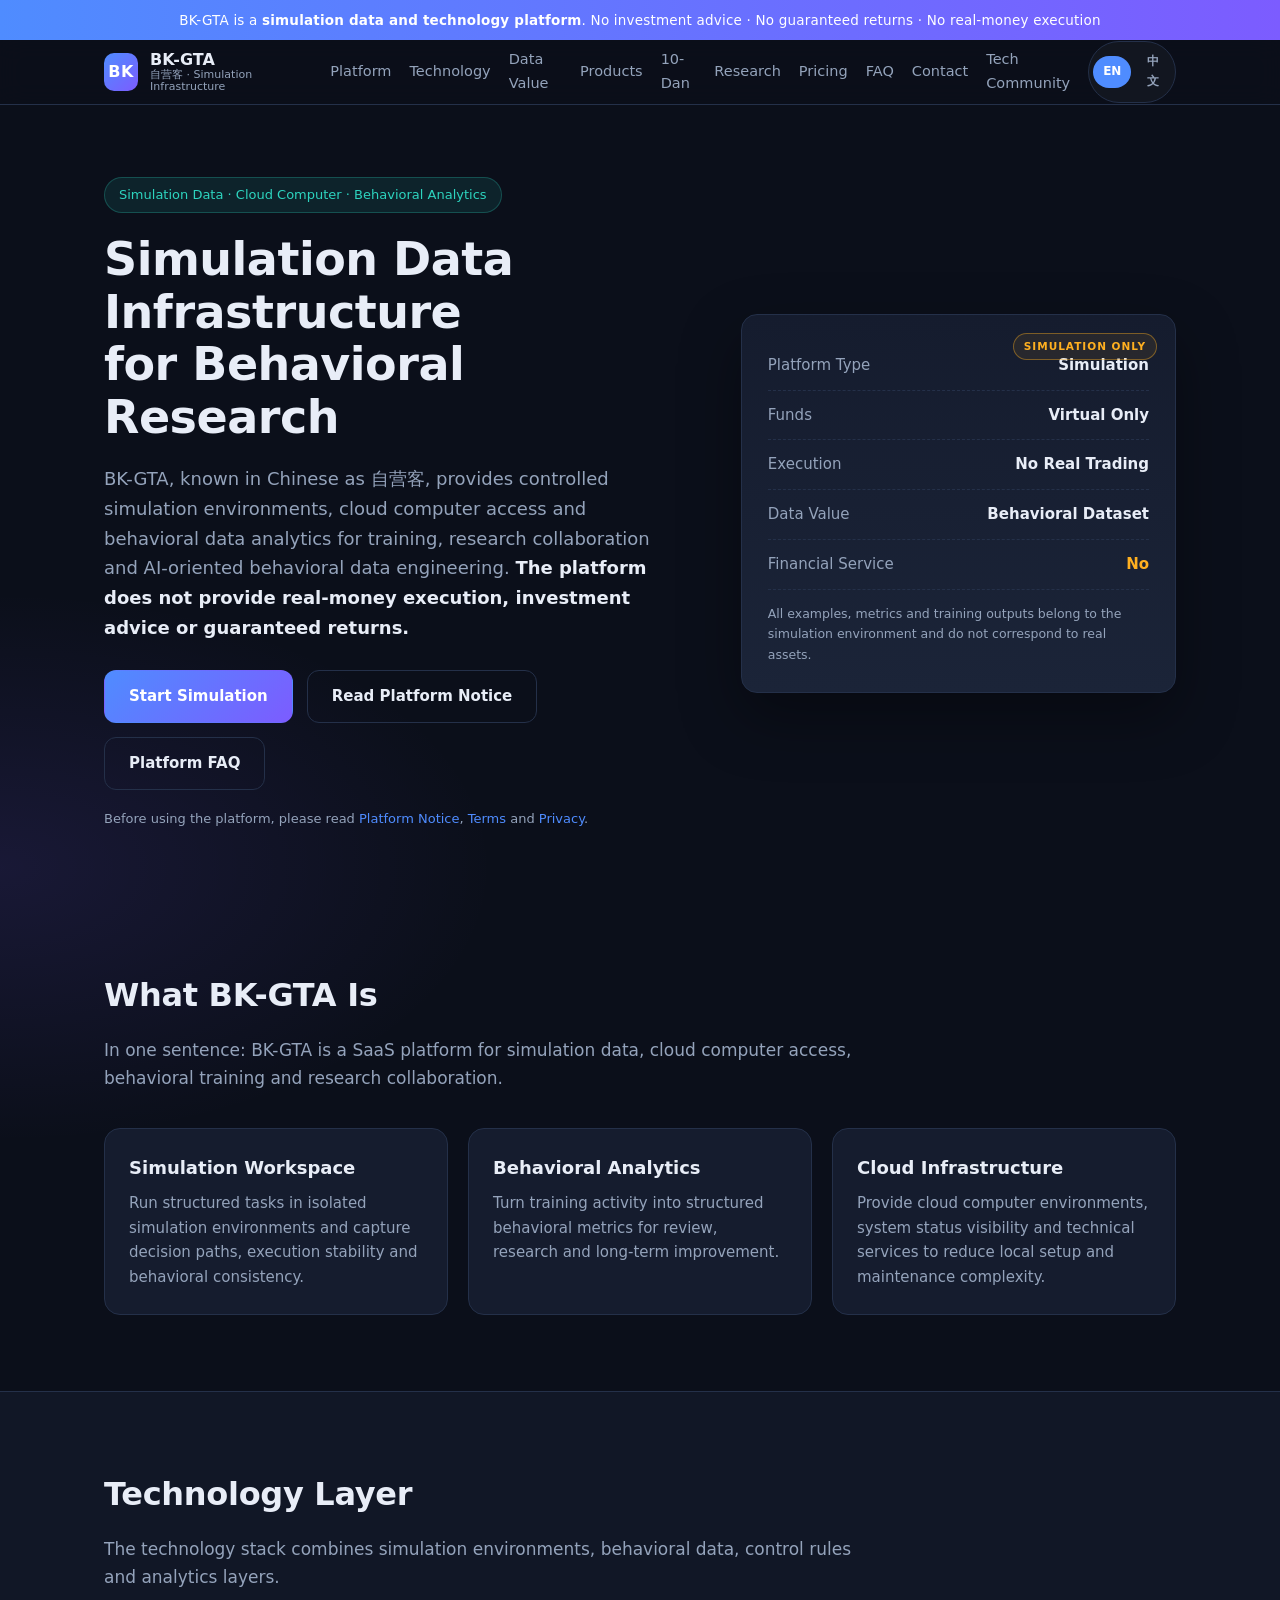
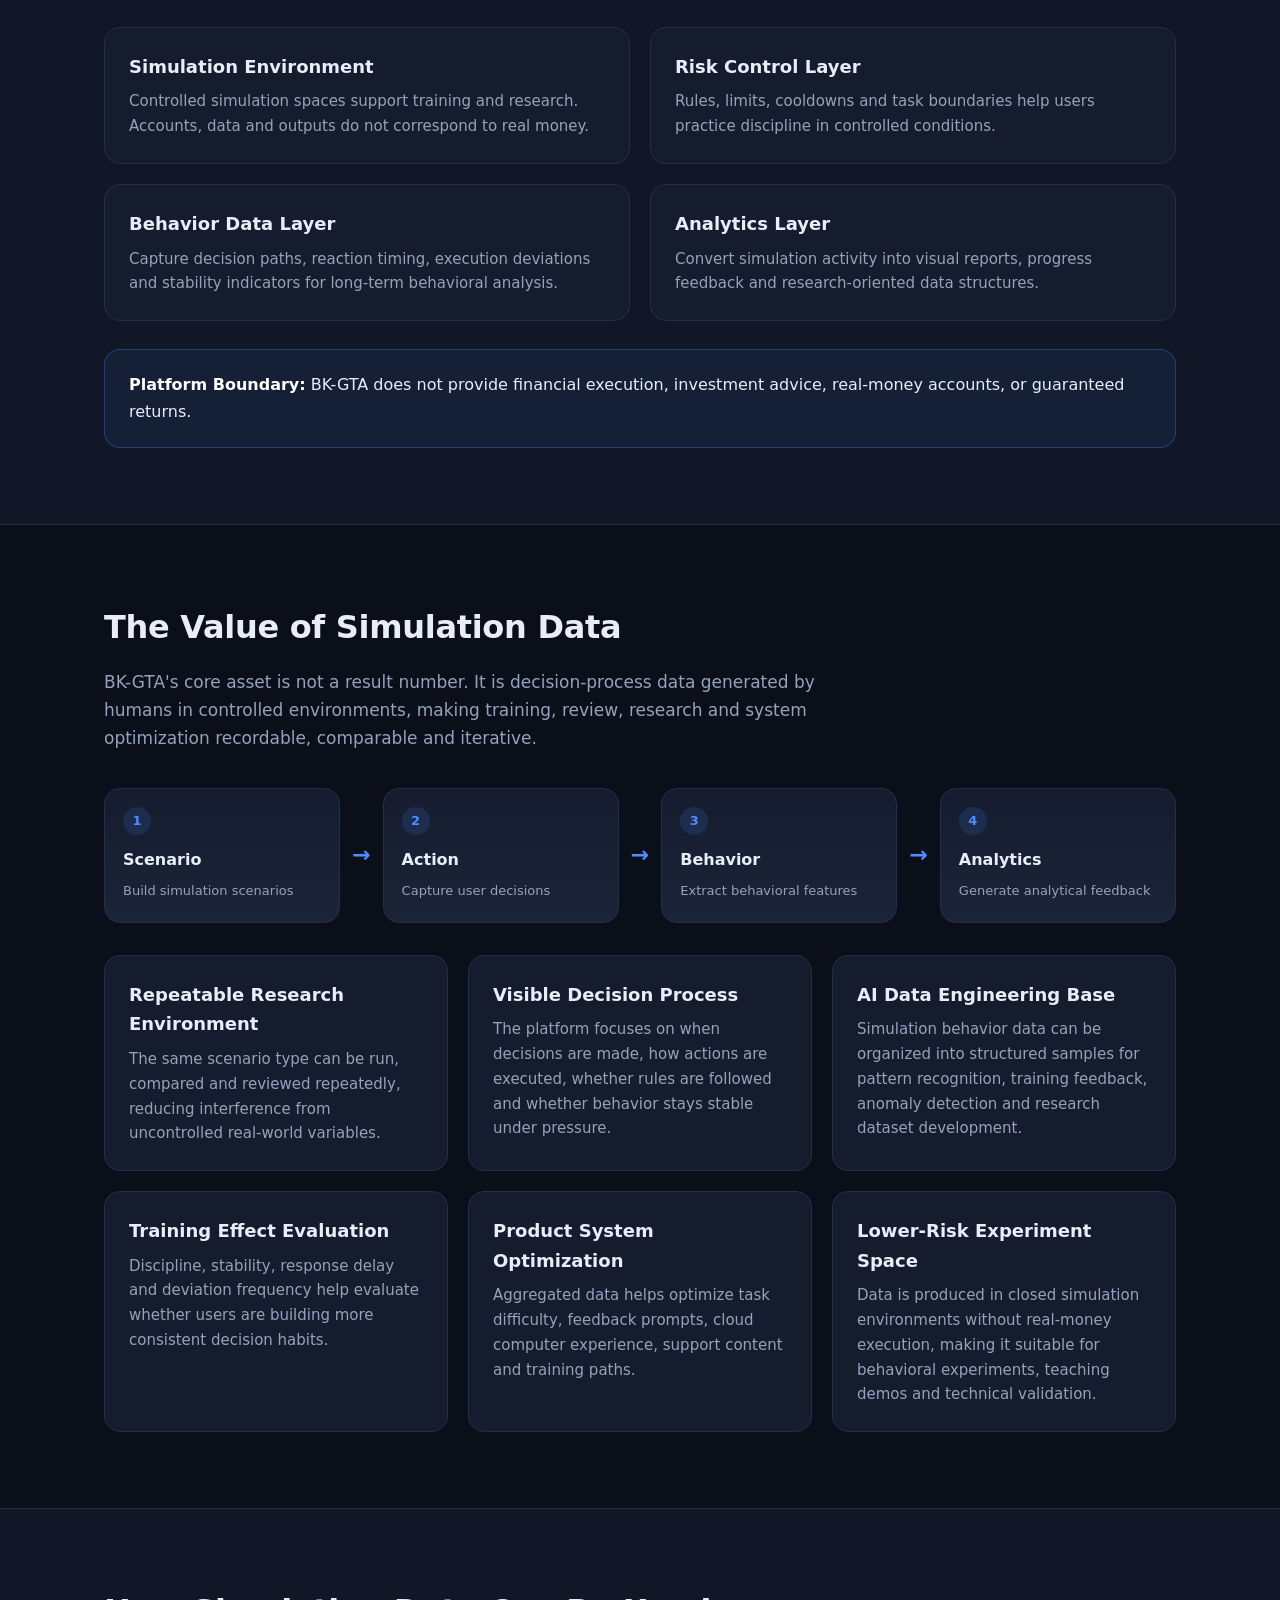
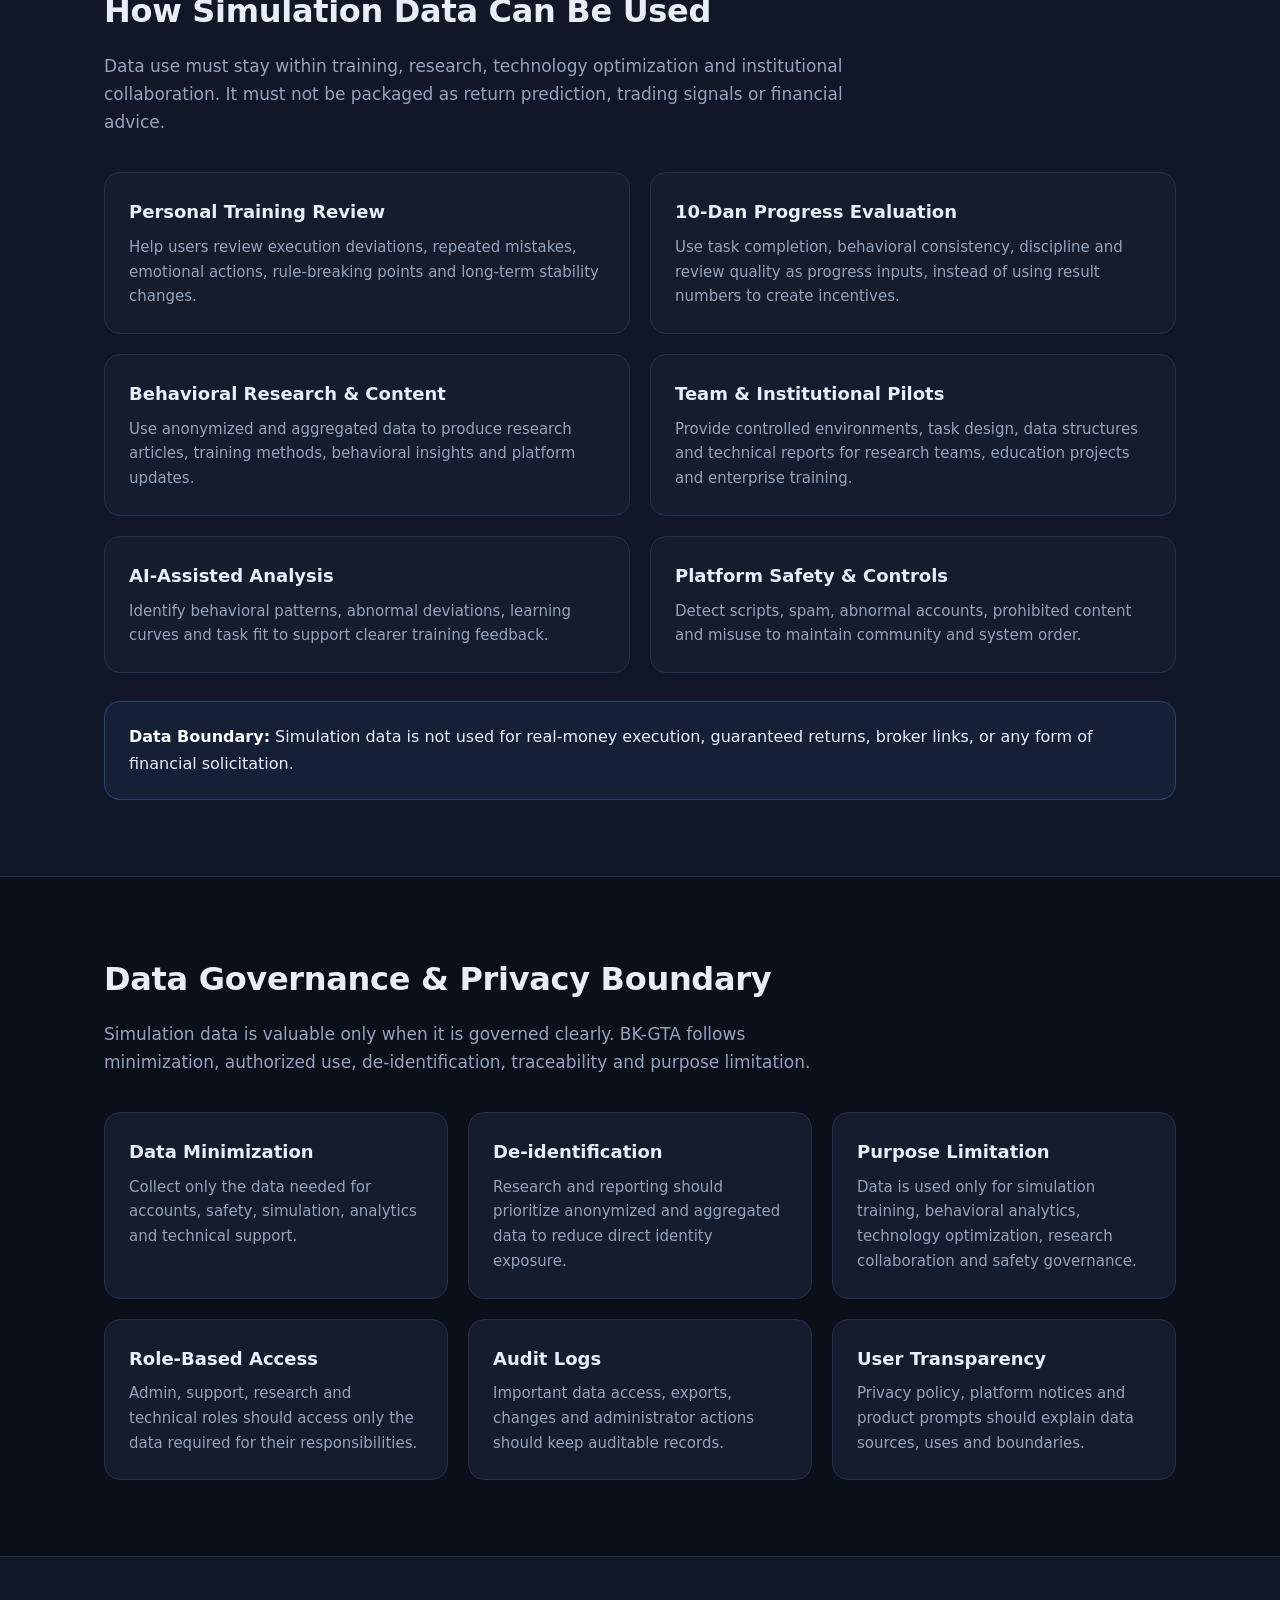
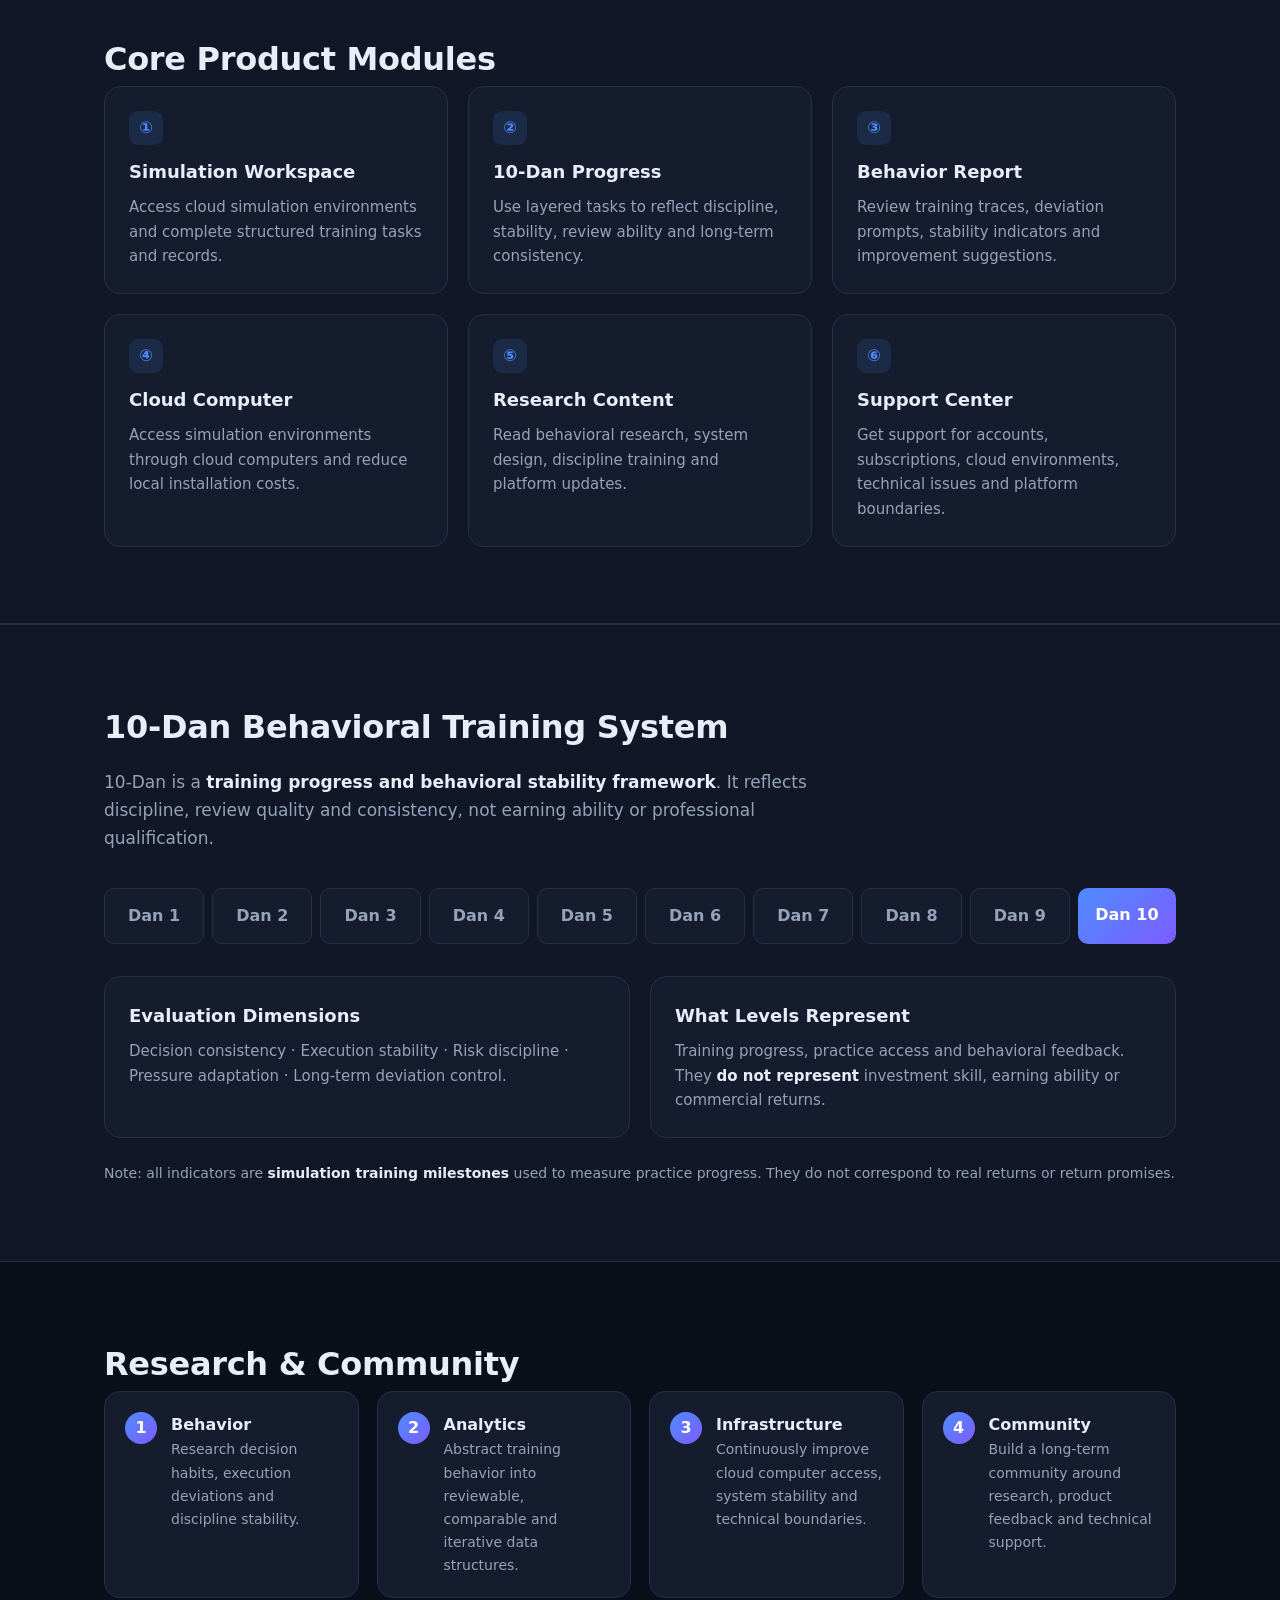
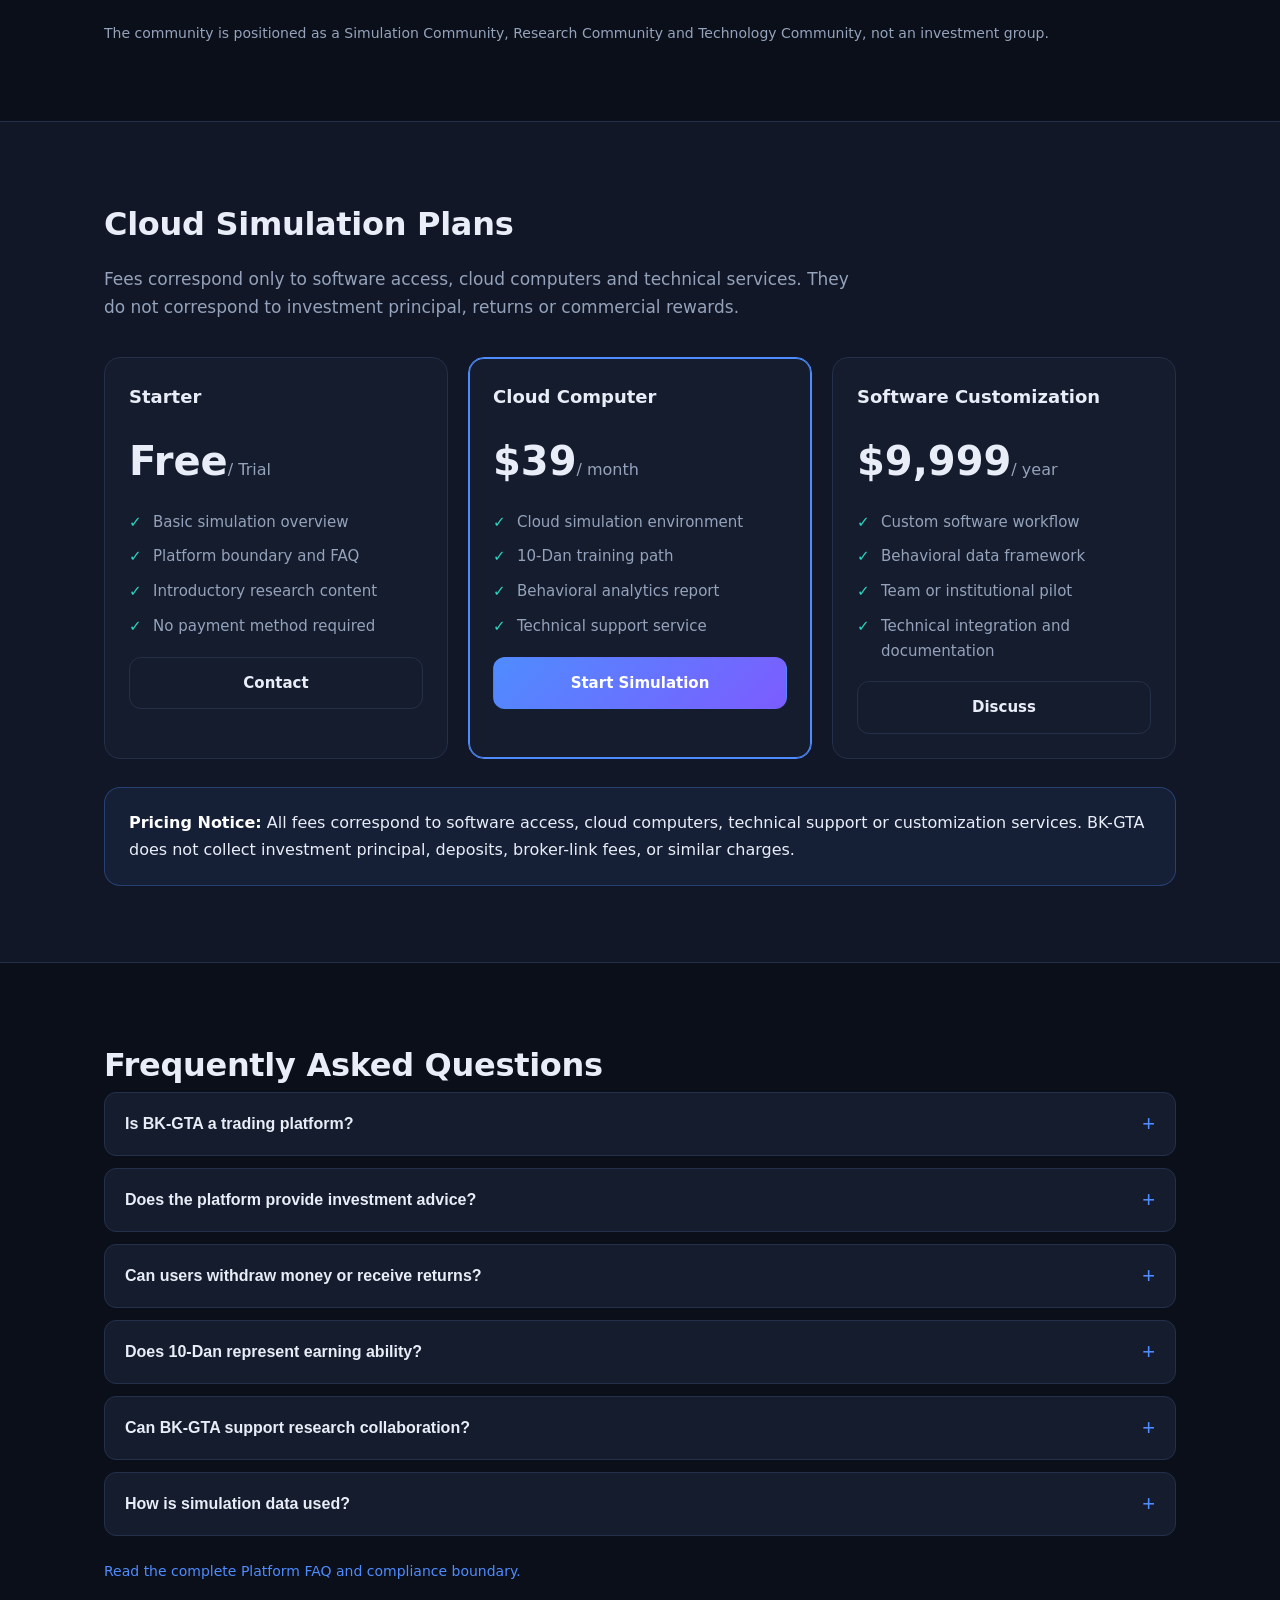
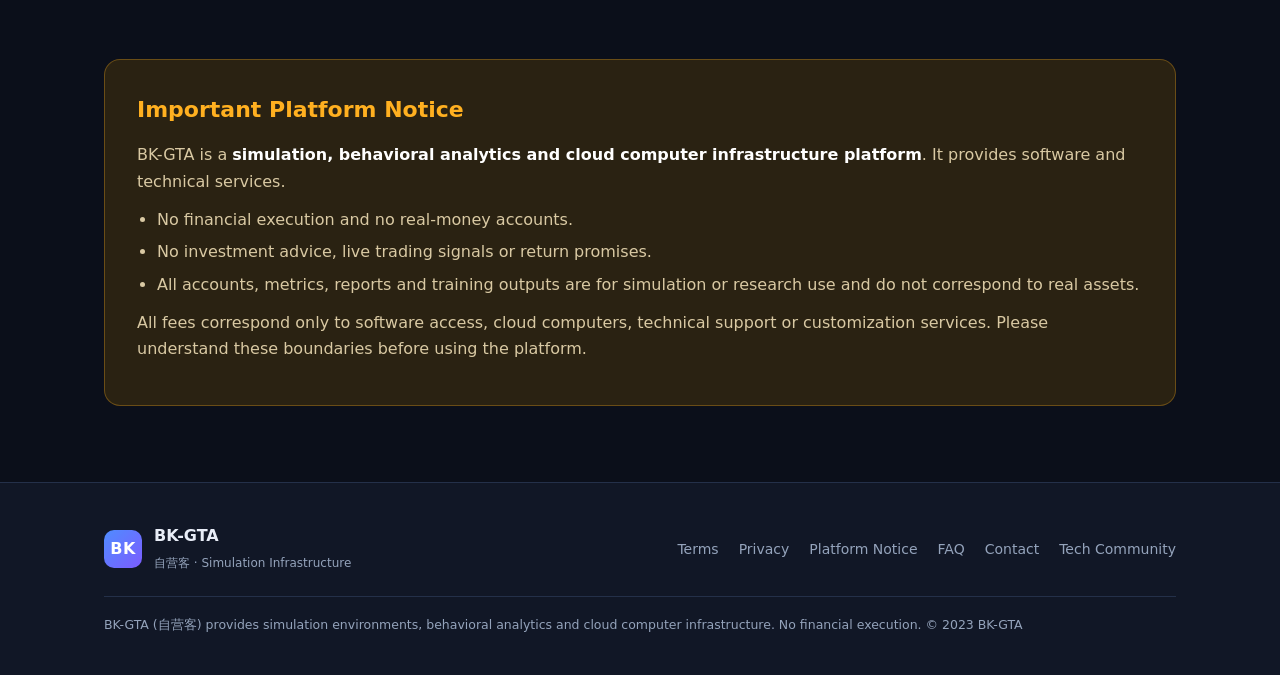
==== index.html @ 1f172989 "Update compliance copy and footer for production Co-authored-by: Cursor <cursoragent@cursor.com>" ====
<!DOCTYPE html>
<html lang="en">
<head>
  <meta charset="UTF-8" />
  <meta name="viewport" content="width=device-width, initial-scale=1.0" />
  <title>BK-GTA | AI Behavioral Simulation & Infrastructure</title>
  <meta name="description" content="BK-GTA is a simulation data, cloud computer and behavioral analytics platform. Chinese brand name: 自营客. Official domain: ziyingke.com." />
  <link rel="preconnect" href="https://fonts.googleapis.com" />
  <link rel="stylesheet" href="assets/css/style.css" />
</head>
<body>
  <!-- 顶部合规提示条 -->
  <div class="topbar" role="note">
    <span data-en="BK-GTA is a <strong>simulation data and technology platform</strong>. No investment advice · No guaranteed returns · No real-money execution" data-zh="BK-GTA 是<strong>仿真数据与技术服务平台</strong>。不提供投资建议 · 不承诺收益 · 不涉及真实资金交易">BK-GTA is a <strong>simulation data and technology platform</strong>. No investment advice · No guaranteed returns · No real-money execution</span>
  </div>

  <!-- 导航 -->
  <header class="nav" id="nav">
    <div class="container nav-inner">
      <a class="brand" href="#top">
        <span class="brand-mark">BK</span>
        <span class="brand-text">BK-GTA<small data-en="自营客 · Simulation Infrastructure" data-zh="自营客 · 仿真基础设施">自营客 · Simulation Infrastructure</small></span>
      </a>
      <nav class="nav-links" id="navLinks">
        <a href="#what" data-en="Platform" data-zh="平台定位">Platform</a>
        <a href="#technology" data-en="Technology" data-zh="技术">Technology</a>
        <a href="#data-value" data-en="Data Value" data-zh="数据价值">Data Value</a>
        <a href="#features" data-en="Products" data-zh="产品">Products</a>
        <a href="#rank">10-Dan</a>
        <a href="#research">Research</a>
        <a href="#pricing" data-en="Pricing" data-zh="价格">Pricing</a>
        <a href="platform-faq.html">FAQ</a>
        <a href="contact.html">Contact</a>
        <a href="https://bkgta.com" target="_blank" rel="noopener noreferrer" data-en="Tech Community" data-zh="技术社区">Tech Community</a>
      </nav>
      <div class="lang-switch" aria-label="Language switcher">
        <button type="button" data-lang-switch="en">EN</button>
        <button type="button" data-lang-switch="zh">中文</button>
      </div>
      <button class="nav-toggle" id="navToggle" aria-label="Menu">☰</button>
    </div>
  </header>

  <main id="top">
    <!-- Hero -->
    <section class="hero">
      <div class="container hero-inner">
        <div class="hero-copy">
          <span class="pill" data-en="Simulation Data · Cloud Computer · Behavioral Analytics" data-zh="仿真数据 · 云电脑 · 行为分析">Simulation Data · Cloud Computer · Behavioral Analytics</span>
          <h1 data-en="Simulation Data Infrastructure<br/>for Behavioral Research" data-zh="面向行为研究的<br/>仿真数据基础设施">Simulation Data Infrastructure<br/>for Behavioral Research</h1>
          <p class="lead" data-en="BK-GTA, known in Chinese as 自营客, provides controlled simulation environments, cloud computer access and behavioral data analytics for training, research collaboration and AI-oriented behavioral data engineering. <strong>The platform does not provide real-money execution, investment advice or guaranteed returns.</strong>" data-zh="BK-GTA，中文名“自营客”，提供封闭仿真环境、云电脑访问与行为数据分析，用于训练、研究协作与 AI 行为数据工程。<strong>平台不提供真实资金交易、金融执行、投资建议或收益承诺。</strong>">
            BK-GTA, known in Chinese as 自营客, provides controlled simulation environments, cloud computer access and behavioral data analytics for training, research collaboration and AI-oriented behavioral data engineering.
            <strong>The platform does not provide real-money execution, investment advice or guaranteed returns.</strong>
          </p>
          <div class="hero-cta">
            <a class="btn btn-primary" href="#pricing">Start Simulation</a>
            <a class="btn btn-ghost" href="platform-notice.html" data-en="Read Platform Notice" data-zh="阅读平台声明">Read Platform Notice</a>
            <a class="btn btn-ghost" href="platform-faq.html" data-en="Platform FAQ" data-zh="平台 FAQ">Platform FAQ</a>
          </div>
          <p class="hero-fineprint" data-en="Before using the platform, please read <a href='platform-notice.html'>Platform Notice</a>, <a href='terms.html'>Terms</a> and <a href='privacy.html'>Privacy</a>." data-zh="使用前请阅读 <a href='platform-notice.html'>Platform Notice</a>、<a href='terms.html'>Terms</a> 与 <a href='privacy.html'>Privacy</a>。">Before using the platform, please read <a href="platform-notice.html">Platform Notice</a>, <a href="terms.html">Terms</a> and <a href="privacy.html">Privacy</a>.</p>
        </div>
        <div class="hero-card">
          <div class="sim-badge">SIMULATION ONLY</div>
          <div class="sim-row"><span>Platform Type</span><b>Simulation</b></div>
          <div class="sim-row"><span>Funds</span><b>Virtual Only</b></div>
          <div class="sim-row"><span>Execution</span><b>No Real Trading</b></div>
          <div class="sim-row"><span>Data Value</span><b>Behavioral Dataset</b></div>
          <div class="sim-row"><span>Financial Service</span><b class="no">No</b></div>
          <div class="sim-note" data-en="All examples, metrics and training outputs belong to the simulation environment and do not correspond to real assets." data-zh="所有示例、指标与训练结果均属于仿真环境，不对应真实资产。">All examples, metrics and training outputs belong to the simulation environment and do not correspond to real assets.</div>
        </div>
      </div>
    </section>

    <!-- 是什么 -->
    <section id="what" class="section">
      <div class="container">
        <h2 class="section-title" data-en="What BK-GTA Is" data-zh="BK-GTA 是什么">What BK-GTA Is</h2>
        <p class="section-sub" data-en="In one sentence: BK-GTA is a SaaS platform for simulation data, cloud computer access, behavioral training and research collaboration." data-zh="一句话：BK-GTA 是一个用于仿真数据、云电脑访问、行为训练与研究协作的 SaaS 技术平台。">In one sentence: BK-GTA is a SaaS platform for simulation data, cloud computer access, behavioral training and research collaboration.</p>
        <div class="grid grid-3">
          <div class="card">
            <h3>Simulation Workspace</h3>
            <p data-en="Run structured tasks in isolated simulation environments and capture decision paths, execution stability and behavioral consistency." data-zh="在隔离的仿真环境中完成训练任务，记录决策路径、执行稳定性与行为一致性。">Run structured tasks in isolated simulation environments and capture decision paths, execution stability and behavioral consistency.</p>
          </div>
          <div class="card">
            <h3>Behavioral Analytics</h3>
            <p data-en="Turn training activity into structured behavioral metrics for review, research and long-term improvement." data-zh="将训练过程转化为结构化行为指标，用于复盘、研究与长期改进。">Turn training activity into structured behavioral metrics for review, research and long-term improvement.</p>
          </div>
          <div class="card">
            <h3>Cloud Infrastructure</h3>
            <p data-en="Provide cloud computer environments, system status visibility and technical services to reduce local setup and maintenance complexity." data-zh="提供云端运行环境、系统状态说明与技术服务，降低本地配置和维护复杂度。">Provide cloud computer environments, system status visibility and technical services to reduce local setup and maintenance complexity.</p>
          </div>
        </div>
      </div>
    </section>

    <!-- Technology -->
    <section id="technology" class="section section-alt">
      <div class="container">
        <h2 class="section-title">Technology Layer</h2>
        <p class="section-sub" data-en="The technology stack combines simulation environments, behavioral data, control rules and analytics layers." data-zh="平台以仿真环境、行为数据、风险约束与分析层构成基础技术栈。">The technology stack combines simulation environments, behavioral data, control rules and analytics layers.</p>
        <div class="grid grid-2">
          <div class="card">
            <h3>Simulation Environment</h3>
            <p data-en="Controlled simulation spaces support training and research. Accounts, data and outputs do not correspond to real money." data-zh="封闭仿真空间用于训练与研究，所有账户、数据和结果均不对应真实资金。">Controlled simulation spaces support training and research. Accounts, data and outputs do not correspond to real money.</p>
          </div>
          <div class="card">
            <h3>Risk Control Layer</h3>
            <p data-en="Rules, limits, cooldowns and task boundaries help users practice discipline in controlled conditions." data-zh="通过规则、限制、冷静期和任务边界，帮助用户在可控环境中练习纪律。">Rules, limits, cooldowns and task boundaries help users practice discipline in controlled conditions.</p>
          </div>
          <div class="card">
            <h3>Behavior Data Layer</h3>
            <p data-en="Capture decision paths, reaction timing, execution deviations and stability indicators for long-term behavioral analysis." data-zh="记录决策路径、反应时间、执行偏差和稳定性指标，支持长期行为分析。">Capture decision paths, reaction timing, execution deviations and stability indicators for long-term behavioral analysis.</p>
          </div>
          <div class="card">
            <h3>Analytics Layer</h3>
            <p data-en="Convert simulation activity into visual reports, progress feedback and research-oriented data structures." data-zh="将训练行为转化为可视化报告、进度反馈与研究数据结构。">Convert simulation activity into visual reports, progress feedback and research-oriented data structures.</p>
          </div>
        </div>
        <div class="callout">
          <span data-en="<strong>Platform Boundary:</strong> BK-GTA does not provide financial execution, investment advice, real-money accounts, or guaranteed returns." data-zh="<strong>平台边界：</strong>BK-GTA 不提供金融执行、投资建议、真实资金账户、收益承诺。"><strong>Platform Boundary:</strong> BK-GTA does not provide financial execution, investment advice, real-money accounts, or guaranteed returns.</span>
        </div>
      </div>
    </section>

    <!-- Data Value -->
    <section id="data-value" class="section">
      <div class="container">
        <h2 class="section-title" data-en="The Value of Simulation Data" data-zh="仿真数据的价值">The Value of Simulation Data</h2>
        <p class="section-sub" data-en="BK-GTA's core asset is not a result number. It is decision-process data generated by humans in controlled environments, making training, review, research and system optimization recordable, comparable and iterative." data-zh="BK-GTA 的核心资产不是“结果数字”，而是人在受控环境中的决策过程数据。它让训练、复盘、研究和系统优化变得可记录、可比较、可迭代。">BK-GTA's core asset is not a result number. It is decision-process data generated by humans in controlled environments, making training, review, research and system optimization recordable, comparable and iterative.</p>
        <div class="data-flow" aria-label="simulation data flow">
          <div class="flow-step"><span>1</span><strong>Scenario</strong><small data-en="Build simulation scenarios" data-zh="构建仿真场景">Build simulation scenarios</small></div>
          <div class="flow-arrow">→</div>
          <div class="flow-step"><span>2</span><strong>Action</strong><small data-en="Capture user decisions" data-zh="记录用户决策">Capture user decisions</small></div>
          <div class="flow-arrow">→</div>
          <div class="flow-step"><span>3</span><strong>Behavior</strong><small data-en="Extract behavioral features" data-zh="提取行为特征">Extract behavioral features</small></div>
          <div class="flow-arrow">→</div>
          <div class="flow-step"><span>4</span><strong>Analytics</strong><small data-en="Generate analytical feedback" data-zh="生成分析反馈">Generate analytical feedback</small></div>
        </div>
        <div class="grid grid-3">
          <div class="card">
            <h3 data-en="Repeatable Research Environment" data-zh="可重复的研究环境">Repeatable Research Environment</h3>
            <p data-en="The same scenario type can be run, compared and reviewed repeatedly, reducing interference from uncontrolled real-world variables." data-zh="同一类场景可以被多次运行、对比和复盘，减少真实环境中不可控因素对研究结果的干扰。">The same scenario type can be run, compared and reviewed repeatedly, reducing interference from uncontrolled real-world variables.</p>
          </div>
          <div class="card">
            <h3 data-en="Visible Decision Process" data-zh="行为过程可见">Visible Decision Process</h3>
            <p data-en="The platform focuses on when decisions are made, how actions are executed, whether rules are followed and whether behavior stays stable under pressure." data-zh="平台关注何时决策、如何执行、是否偏离规则、在压力下是否稳定，而不是单一的最终结果。">The platform focuses on when decisions are made, how actions are executed, whether rules are followed and whether behavior stays stable under pressure.</p>
          </div>
          <div class="card">
            <h3 data-en="AI Data Engineering Base" data-zh="AI 数据工程基础">AI Data Engineering Base</h3>
            <p data-en="Simulation behavior data can be organized into structured samples for pattern recognition, training feedback, anomaly detection and research dataset development." data-zh="仿真行为数据可被整理为结构化样本，用于模式识别、训练反馈、异常行为检测和研究型数据集建设。">Simulation behavior data can be organized into structured samples for pattern recognition, training feedback, anomaly detection and research dataset development.</p>
          </div>
          <div class="card">
            <h3 data-en="Training Effect Evaluation" data-zh="训练效果评估">Training Effect Evaluation</h3>
            <p data-en="Discipline, stability, response delay and deviation frequency help evaluate whether users are building more consistent decision habits." data-zh="通过纪律性、稳定性、反应延迟、偏差频率等指标，评估用户是否形成更一致的决策习惯。">Discipline, stability, response delay and deviation frequency help evaluate whether users are building more consistent decision habits.</p>
          </div>
          <div class="card">
            <h3 data-en="Product System Optimization" data-zh="产品系统优化">Product System Optimization</h3>
            <p data-en="Aggregated data helps optimize task difficulty, feedback prompts, cloud computer experience, support content and training paths." data-zh="聚合数据可帮助平台优化任务难度、提示机制、云环境体验、支持文档和训练路径。">Aggregated data helps optimize task difficulty, feedback prompts, cloud computer experience, support content and training paths.</p>
          </div>
          <div class="card">
            <h3 data-en="Lower-Risk Experiment Space" data-zh="低风险实验空间">Lower-Risk Experiment Space</h3>
            <p data-en="Data is produced in closed simulation environments without real-money execution, making it suitable for behavioral experiments, teaching demos and technical validation." data-zh="所有数据产生于封闭仿真环境，不涉及真实资金执行，更适合开展行为实验、教学演示和技术验证。">Data is produced in closed simulation environments without real-money execution, making it suitable for behavioral experiments, teaching demos and technical validation.</p>
          </div>
        </div>
      </div>
    </section>

    <!-- Data Use Cases -->
    <section id="data-use" class="section section-alt">
      <div class="container">
        <h2 class="section-title" data-en="How Simulation Data Can Be Used" data-zh="仿真数据可以用于什么">How Simulation Data Can Be Used</h2>
        <p class="section-sub" data-en="Data use must stay within training, research, technology optimization and institutional collaboration. It must not be packaged as return prediction, trading signals or financial advice." data-zh="数据用途必须围绕训练、研究、技术优化和机构协作，不能被包装为收益预测、交易信号或金融建议。">Data use must stay within training, research, technology optimization and institutional collaboration. It must not be packaged as return prediction, trading signals or financial advice.</p>
        <div class="grid grid-2">
          <div class="card">
            <h3 data-en="Personal Training Review" data-zh="个人训练复盘">Personal Training Review</h3>
            <p data-en="Help users review execution deviations, repeated mistakes, emotional actions, rule-breaking points and long-term stability changes." data-zh="帮助用户查看执行偏差、重复错误、情绪化操作、规则破坏点和长期稳定性变化。">Help users review execution deviations, repeated mistakes, emotional actions, rule-breaking points and long-term stability changes.</p>
          </div>
          <div class="card">
            <h3 data-en="10-Dan Progress Evaluation" data-zh="10-Dan 进阶评估">10-Dan Progress Evaluation</h3>
            <p data-en="Use task completion, behavioral consistency, discipline and review quality as progress inputs, instead of using result numbers to create incentives." data-zh="将任务完成度、行为一致性、纪律执行和复盘质量作为进阶参考，而不是用结果数字制造刺激。">Use task completion, behavioral consistency, discipline and review quality as progress inputs, instead of using result numbers to create incentives.</p>
          </div>
          <div class="card">
            <h3 data-en="Behavioral Research & Content" data-zh="行为研究与内容生产">Behavioral Research & Content</h3>
            <p data-en="Use anonymized and aggregated data to produce research articles, training methods, behavioral insights and platform updates." data-zh="基于匿名化、聚合化数据产出研究文章、训练方法、行为洞察和平台更新说明。">Use anonymized and aggregated data to produce research articles, training methods, behavioral insights and platform updates.</p>
          </div>
          <div class="card">
            <h3 data-en="Team & Institutional Pilots" data-zh="团队与机构试点">Team & Institutional Pilots</h3>
            <p data-en="Provide controlled environments, task design, data structures and technical reports for research teams, education projects and enterprise training." data-zh="为研究团队、教育项目或企业训练提供受控环境、任务设计、数据结构和技术报告。">Provide controlled environments, task design, data structures and technical reports for research teams, education projects and enterprise training.</p>
          </div>
          <div class="card">
            <h3 data-en="AI-Assisted Analysis" data-zh="AI 辅助分析">AI-Assisted Analysis</h3>
            <p data-en="Identify behavioral patterns, abnormal deviations, learning curves and task fit to support clearer training feedback." data-zh="用于识别行为模式、异常偏差、学习曲线和任务适配度，辅助生成更清晰的训练反馈。">Identify behavioral patterns, abnormal deviations, learning curves and task fit to support clearer training feedback.</p>
          </div>
          <div class="card">
            <h3 data-en="Platform Safety & Controls" data-zh="平台安全与风控">Platform Safety & Controls</h3>
            <p data-en="Detect scripts, spam, abnormal accounts, prohibited content and misuse to maintain community and system order." data-zh="用于识别脚本、刷量、异常账号、违规内容和不当使用，维护社区与系统秩序。">Detect scripts, spam, abnormal accounts, prohibited content and misuse to maintain community and system order.</p>
          </div>
        </div>
        <div class="callout">
          <span data-en="<strong>Data Boundary:</strong> Simulation data is not used for real-money execution, guaranteed returns, broker links, or any form of financial solicitation." data-zh="<strong>Data Boundary：</strong>仿真数据不用于真实交易执行、收益承诺、开户链接或任何形式的金融诱导。"><strong>Data Boundary:</strong> Simulation data is not used for real-money execution, guaranteed returns, broker links, or any form of financial solicitation.</span>
        </div>
      </div>
    </section>

    <!-- Data Governance -->
    <section id="data-governance" class="section">
      <div class="container">
        <h2 class="section-title" data-en="Data Governance & Privacy Boundary" data-zh="数据治理与隐私边界">Data Governance & Privacy Boundary</h2>
        <p class="section-sub" data-en="Simulation data is valuable only when it is governed clearly. BK-GTA follows minimization, authorized use, de-identification, traceability and purpose limitation." data-zh="仿真数据有价值，但必须被清晰治理。BK-GTA 的数据体系应遵循最小必要、授权使用、去标识化、可追溯和用途限制。">Simulation data is valuable only when it is governed clearly. BK-GTA follows minimization, authorized use, de-identification, traceability and purpose limitation.</p>
        <div class="grid grid-3">
          <div class="card"><h3 data-en="Data Minimization" data-zh="最小必要采集">Data Minimization</h3><p data-en="Collect only the data needed for accounts, safety, simulation, analytics and technical support." data-zh="只采集完成账户、安全、仿真、分析和技术支持所需的数据。">Collect only the data needed for accounts, safety, simulation, analytics and technical support.</p></div>
          <div class="card"><h3 data-en="De-identification" data-zh="去标识化处理">De-identification</h3><p data-en="Research and reporting should prioritize anonymized and aggregated data to reduce direct identity exposure." data-zh="研究与报告优先使用匿名化、聚合化数据，减少直接身份暴露。">Research and reporting should prioritize anonymized and aggregated data to reduce direct identity exposure.</p></div>
          <div class="card"><h3 data-en="Purpose Limitation" data-zh="用途限制">Purpose Limitation</h3><p data-en="Data is used only for simulation training, behavioral analytics, technology optimization, research collaboration and safety governance." data-zh="数据仅用于仿真训练、行为分析、技术优化、研究合作和安全治理。">Data is used only for simulation training, behavioral analytics, technology optimization, research collaboration and safety governance.</p></div>
          <div class="card"><h3 data-en="Role-Based Access" data-zh="权限分级">Role-Based Access</h3><p data-en="Admin, support, research and technical roles should access only the data required for their responsibilities." data-zh="后台、客服、研究和技术角色应按最小权限访问必要数据。">Admin, support, research and technical roles should access only the data required for their responsibilities.</p></div>
          <div class="card"><h3 data-en="Audit Logs" data-zh="日志审计">Audit Logs</h3><p data-en="Important data access, exports, changes and administrator actions should keep auditable records." data-zh="关键数据访问、导出、修改和管理员操作应保留审计记录。">Important data access, exports, changes and administrator actions should keep auditable records.</p></div>
          <div class="card"><h3 data-en="User Transparency" data-zh="用户透明">User Transparency</h3><p data-en="Privacy policy, platform notices and product prompts should explain data sources, uses and boundaries." data-zh="通过隐私政策、平台声明和产品提示说明数据来源、用途和边界。">Privacy policy, platform notices and product prompts should explain data sources, uses and boundaries.</p></div>
        </div>
      </div>
    </section>

    <!-- 功能 -->
    <section id="features" class="section section-alt">
      <div class="container">
        <h2 class="section-title" data-en="Core Product Modules" data-zh="核心产品模块">Core Product Modules</h2>
        <div class="grid grid-3">
          <div class="card"><div class="ic">①</div><h3>Simulation Workspace</h3><p data-en="Access cloud simulation environments and complete structured training tasks and records." data-zh="进入云端仿真环境，完成结构化训练任务与记录。">Access cloud simulation environments and complete structured training tasks and records.</p></div>
          <div class="card"><div class="ic">②</div><h3>10-Dan Progress</h3><p data-en="Use layered tasks to reflect discipline, stability, review ability and long-term consistency." data-zh="用分层任务反馈纪律、稳定性、复盘能力与长期一致性。">Use layered tasks to reflect discipline, stability, review ability and long-term consistency.</p></div>
          <div class="card"><div class="ic">③</div><h3>Behavior Report</h3><p data-en="Review training traces, deviation prompts, stability indicators and improvement suggestions." data-zh="查看训练轨迹、偏差提醒、稳定性指标与改进建议。">Review training traces, deviation prompts, stability indicators and improvement suggestions.</p></div>
          <div class="card"><div class="ic">④</div><h3>Cloud Computer</h3><p data-en="Access simulation environments through cloud computers and reduce local installation costs." data-zh="通过云电脑访问仿真环境，减少本地安装成本。">Access simulation environments through cloud computers and reduce local installation costs.</p></div>
          <div class="card"><div class="ic">⑤</div><h3>Research Content</h3><p data-en="Read behavioral research, system design, discipline training and platform updates." data-zh="阅读行为研究、系统设计、纪律训练与平台更新内容。">Read behavioral research, system design, discipline training and platform updates.</p></div>
          <div class="card"><div class="ic">⑥</div><h3>Support Center</h3><p data-en="Get support for accounts, subscriptions, cloud environments, technical issues and platform boundaries." data-zh="获取账号、订阅、云环境、技术问题与平台边界说明支持。">Get support for accounts, subscriptions, cloud environments, technical issues and platform boundaries.</p></div>
        </div>
      </div>
    </section>

    <!-- 段位说明 -->
    <section id="rank" class="section section-alt">
      <div class="container">
        <h2 class="section-title" data-en="10-Dan Behavioral Training System" data-zh="10-Dan 行为训练体系">10-Dan Behavioral Training System</h2>
        <p class="section-sub" data-en="10-Dan is a <strong>training progress and behavioral stability framework</strong>. It reflects discipline, review quality and consistency, not earning ability or professional qualification." data-zh="10-Dan 是<strong>训练进度与行为稳定性标尺</strong>，用于反馈纪律、复盘与一致性，不代表收益能力或职业资格。">10-Dan is a <strong>training progress and behavioral stability framework</strong>. It reflects discipline, review quality and consistency, not earning ability or professional qualification.</p>
        <div class="rank-strip">
          <span data-en="Dan 1" data-zh="1段">Dan 1</span><span data-en="Dan 2" data-zh="2段">Dan 2</span><span data-en="Dan 3" data-zh="3段">Dan 3</span><span data-en="Dan 4" data-zh="4段">Dan 4</span><span data-en="Dan 5" data-zh="5段">Dan 5</span>
          <span data-en="Dan 6" data-zh="6段">Dan 6</span><span data-en="Dan 7" data-zh="7段">Dan 7</span><span data-en="Dan 8" data-zh="8段">Dan 8</span><span data-en="Dan 9" data-zh="9段">Dan 9</span><span class="top" data-en="Dan 10" data-zh="10段">Dan 10</span>
        </div>
        <div class="grid grid-2">
          <div class="card"><h3 data-en="Evaluation Dimensions" data-zh="评估维度">Evaluation Dimensions</h3><p data-en="Decision consistency · Execution stability · Risk discipline · Pressure adaptation · Long-term deviation control." data-zh="决策一致性 · 执行稳定性 · 风险纪律 · 压力适应 · 长周期偏差控制。">Decision consistency · Execution stability · Risk discipline · Pressure adaptation · Long-term deviation control.</p></div>
          <div class="card"><h3 data-en="What Levels Represent" data-zh="段位代表">What Levels Represent</h3><p data-en="Training progress, practice access and behavioral feedback. They <strong>do not represent</strong> investment skill, earning ability or commercial returns." data-zh="训练进度、练习权限与行为反馈。<strong>不代表</strong>投资水平、收益能力或商业回报。">Training progress, practice access and behavioral feedback. They <strong>do not represent</strong> investment skill, earning ability or commercial returns.</p></div>
        </div>
        <p class="note-line" data-en="Note: all indicators are <strong>simulation training milestones</strong> used to measure practice progress. They do not correspond to real returns or return promises." data-zh="说明：所有指标仅为<strong>仿真训练里程碑</strong>，用于衡量练习进度，不对应任何真实收益或回报承诺。">Note: all indicators are <strong>simulation training milestones</strong> used to measure practice progress. They do not correspond to real returns or return promises.</p>
      </div>
    </section>

    <!-- Research -->
    <section id="research" class="section">
      <div class="container">
        <h2 class="section-title">Research & Community</h2>
        <div class="timeline">
          <div class="step"><div class="step-num">1</div><div><h3>Behavior</h3><p data-en="Research decision habits, execution deviations and discipline stability." data-zh="围绕决策习惯、执行偏差与纪律稳定性开展内容研究。">Research decision habits, execution deviations and discipline stability.</p></div></div>
          <div class="step"><div class="step-num">2</div><div><h3>Analytics</h3><p data-en="Abstract training behavior into reviewable, comparable and iterative data structures." data-zh="将训练行为抽象为可复盘、可比较、可迭代的数据结构。">Abstract training behavior into reviewable, comparable and iterative data structures.</p></div></div>
          <div class="step"><div class="step-num">3</div><div><h3>Infrastructure</h3><p data-en="Continuously improve cloud computer access, system stability and technical boundaries." data-zh="持续优化云环境、访问体验、系统稳定性与技术边界。">Continuously improve cloud computer access, system stability and technical boundaries.</p></div></div>
          <div class="step"><div class="step-num">4</div><div><h3>Community</h3><p data-en="Build a long-term community around research, product feedback and technical support." data-zh="建设以研究、产品反馈和技术支持为核心的长期社区。">Build a long-term community around research, product feedback and technical support.</p></div></div>
        </div>
        <p class="note-line" data-en="The community is positioned as a Simulation Community, Research Community and Technology Community, not an investment group." data-zh="社区定位为 Simulation Community / Research Community / Technology Community，不是投资社群。">The community is positioned as a Simulation Community, Research Community and Technology Community, not an investment group.</p>
      </div>
    </section>

    <!-- 价格 -->
    <section id="pricing" class="section section-alt">
      <div class="container">
        <h2 class="section-title" data-en="Cloud Simulation Plans" data-zh="云端仿真方案">Cloud Simulation Plans</h2>
        <p class="section-sub" data-en="Fees correspond only to software access, cloud computers and technical services. They do not correspond to investment principal, returns or commercial rewards." data-zh="费用仅对应软件访问、云电脑与技术服务，不对应任何投资本金、收益或商业回报。">Fees correspond only to software access, cloud computers and technical services. They do not correspond to investment principal, returns or commercial rewards.</p>
        <div class="grid grid-3 pricing">
          <div class="card price-card">
            <h3>Starter</h3>
            <div class="price">Free<small>/ Trial</small></div>
            <ul>
              <li data-en="Basic simulation overview" data-zh="基础仿真说明">Basic simulation overview</li>
              <li data-en="Platform boundary and FAQ" data-zh="平台边界与 FAQ">Platform boundary and FAQ</li>
              <li data-en="Introductory research content" data-zh="入门研究内容">Introductory research content</li>
              <li data-en="No payment method required" data-zh="无需绑定支付方式">No payment method required</li>
            </ul>
            <a class="btn btn-ghost" href="contact.html">Contact</a>
          </div>
          <div class="card price-card highlight">
            <h3 data-en="Cloud Computer" data-zh="云电脑">Cloud Computer</h3>
            <div class="price">$39<small data-en="/ month" data-zh="/ 月">/ month</small></div>
            <ul>
              <li data-en="Cloud simulation environment" data-zh="云端仿真环境">Cloud simulation environment</li>
              <li data-en="10-Dan training path" data-zh="10-Dan 训练路径">10-Dan training path</li>
              <li data-en="Behavioral analytics report" data-zh="行为分析报告">Behavioral analytics report</li>
              <li data-en="Technical support service" data-zh="技术支持服务">Technical support service</li>
            </ul>
            <a class="btn btn-primary" href="contact.html">Start Simulation</a>
          </div>
          <div class="card price-card">
            <h3 data-en="Software Customization" data-zh="软件定制">Software Customization</h3>
            <div class="price">$9,999<small data-en="/ year" data-zh="/ 年">/ year</small></div>
            <ul>
              <li data-en="Custom software workflow" data-zh="定制软件流程">Custom software workflow</li>
              <li data-en="Behavioral data framework" data-zh="行为数据框架">Behavioral data framework</li>
              <li data-en="Team or institutional pilot" data-zh="团队或机构试点">Team or institutional pilot</li>
              <li data-en="Technical integration and documentation" data-zh="技术对接与文档">Technical integration and documentation</li>
            </ul>
            <a class="btn btn-ghost" href="contact.html">Discuss</a>
          </div>
        </div>
        <div class="callout">
          <span data-en="<strong>Pricing Notice:</strong> All fees correspond to software access, cloud computers, technical support or customization services. BK-GTA does not collect investment principal, deposits, broker-link fees, or similar charges." data-zh="<strong>Pricing Notice：</strong>所有费用必须明确对应软件、云电脑、技术支持或定制服务。BK-GTA 不收取投资本金、保证金、开户链接等费用。"><strong>Pricing Notice:</strong> All fees correspond to software access, cloud computers, technical support or customization services. BK-GTA does not collect investment principal, deposits, broker-link fees, or similar charges.</span>
        </div>
      </div>
    </section>

    <!-- FAQ -->
    <section id="faq" class="section">
      <div class="container">
        <h2 class="section-title" data-en="Frequently Asked Questions" data-zh="常见问题">Frequently Asked Questions</h2>
        <div class="faq" id="faqList">
          <div class="faq-item"><button class="faq-q"><span data-en="Is BK-GTA a trading platform?" data-zh="BK-GTA 是交易平台吗？">Is BK-GTA a trading platform?</span><span>+</span></button><div class="faq-a"><p data-en="No. BK-GTA provides simulation environments, cloud computers and behavioral analytics. It does not involve real-money trading or financial execution." data-zh="不是。BK-GTA 提供仿真环境、云电脑与行为分析服务，不涉及真实资金交易或金融执行。">No. BK-GTA provides simulation environments, cloud computers and behavioral analytics. It does not involve real-money trading or financial execution.</p></div></div>
          <div class="faq-item"><button class="faq-q"><span data-en="Does the platform provide investment advice?" data-zh="平台是否提供投资建议？">Does the platform provide investment advice?</span><span>+</span></button><div class="faq-a"><p data-en="No. Platform content is for simulation training, technical explanation and behavioral research only. It is not investment advice." data-zh="不提供。平台内容仅用于仿真训练、技术说明与行为研究，不构成投资建议。">No. Platform content is for simulation training, technical explanation and behavioral research only. It is not investment advice.</p></div></div>
          <div class="faq-item"><button class="faq-q"><span data-en="Can users withdraw money or receive returns?" data-zh="是否可以提现或获得收益？">Can users withdraw money or receive returns?</span><span>+</span></button><div class="faq-a"><p data-en="No. The platform does not provide real-money accounts or investment return functions. All indicators belong to the simulation environment." data-zh="不可以。平台不提供真实资金账户或投资收益功能，所有指标均属于仿真环境。">No. The platform does not provide real-money accounts or investment return functions. All indicators belong to the simulation environment.</p></div></div>
          <div class="faq-item"><button class="faq-q"><span data-en="Does 10-Dan represent earning ability?" data-zh="10-Dan 是否代表赚钱能力？">Does 10-Dan represent earning ability?</span><span>+</span></button><div class="faq-a"><p data-en="No. 10-Dan represents training progress, behavioral stability and in-system task completion only." data-zh="不代表。10-Dan 只表示训练进度、行为稳定性与系统内任务完成情况。">No. 10-Dan represents training progress, behavioral stability and in-system task completion only.</p></div></div>
          <div class="faq-item"><button class="faq-q"><span data-en="Can BK-GTA support research collaboration?" data-zh="能否用于研究合作？">Can BK-GTA support research collaboration?</span><span>+</span></button><div class="faq-a"><p data-en="Yes, when the collaboration focuses on simulation, behavioral analytics, cloud infrastructure or technical research services." data-zh="可以讨论。合作方向应聚焦仿真、行为分析、云基础设施或技术研究服务。">Yes, when the collaboration focuses on simulation, behavioral analytics, cloud infrastructure or technical research services.</p></div></div>
          <div class="faq-item"><button class="faq-q"><span data-en="How is simulation data used?" data-zh="仿真数据会被如何使用？">How is simulation data used?</span><span>+</span></button><div class="faq-a"><p data-en="Simulation data is mainly used for training review, behavioral analytics, system optimization, research content and safety governance. Research and collaboration should prioritize anonymized and aggregated data." data-zh="仿真数据主要用于训练复盘、行为分析、系统优化、研究内容和安全治理。研究与合作场景应优先使用匿名化、聚合化数据。">Simulation data is mainly used for training review, behavioral analytics, system optimization, research content and safety governance. Research and collaboration should prioritize anonymized and aggregated data.</p></div></div>
        </div>
        <p class="note-line"><a href="platform-faq.html" data-en="Read the complete Platform FAQ and compliance boundary." data-zh="阅读完整平台 FAQ 与合规边界说明。">Read the complete Platform FAQ and compliance boundary.</a></p>
      </div>
    </section>

    <!-- 最终声明 -->
    <section class="section disclaimer-section">
      <div class="container">
        <div class="disclaimer">
          <h2 data-en="Important Platform Notice" data-zh="重要平台声明">Important Platform Notice</h2>
          <p data-en="BK-GTA is a <strong>simulation, behavioral analytics and cloud computer infrastructure platform</strong>. It provides software and technical services." data-zh="BK-GTA 始终是<strong>仿真、行为分析与云电脑基础设施平台</strong>，属于软件与技术服务。">BK-GTA is a <strong>simulation, behavioral analytics and cloud computer infrastructure platform</strong>. It provides software and technical services.</p>
          <ul>
            <li data-en="No financial execution and no real-money accounts." data-zh="不从事金融执行业务，不提供真实资金账户；">No financial execution and no real-money accounts.</li>
            <li data-en="No investment advice, live trading signals or return promises." data-zh="不提供投资建议、实盘交易信号或收益承诺；">No investment advice, live trading signals or return promises.</li>
            <li data-en="All accounts, metrics, reports and training outputs are for simulation or research use and do not correspond to real assets." data-zh="所有账户、指标、报告与训练结果均为仿真或研究用途，不对应真实资产。">All accounts, metrics, reports and training outputs are for simulation or research use and do not correspond to real assets.</li>
          </ul>
          <p data-en="All fees correspond only to software access, cloud computers, technical support or customization services. Please understand these boundaries before using the platform." data-zh="所有收费仅对应软件访问、云电脑、技术支持或定制服务。请在充分理解上述内容后再决定是否使用本平台。">All fees correspond only to software access, cloud computers, technical support or customization services. Please understand these boundaries before using the platform.</p>
        </div>
      </div>
    </section>
  </main>

  <footer class="footer">
    <div class="container footer-inner">
      <div class="footer-brand">
        <span class="brand-mark">BK</span>
        <div>
          <strong>BK-GTA</strong>
          <small data-en="自营客 · Simulation Infrastructure" data-zh="自营客 · 仿真基础设施">自营客 · Simulation Infrastructure</small>
        </div>
      </div>
      <nav class="footer-links">
        <a href="terms.html">Terms</a>
        <a href="privacy.html">Privacy</a>
        <a href="platform-notice.html">Platform Notice</a>
        <a href="platform-faq.html">FAQ</a>
        <a href="contact.html">Contact</a>
        <a href="https://bkgta.com" target="_blank" rel="noopener noreferrer" data-en="Tech Community" data-zh="技术社区">Tech Community</a>
      </nav>
      <p class="footer-note" data-en="BK-GTA (自营客) provides simulation environments, behavioral analytics and cloud computer infrastructure. No financial execution. © 2023 BK-GTA" data-zh="BK-GTA（自营客）提供仿真环境、行为分析与云电脑基础设施。不提供金融执行。© 2023 BK-GTA">BK-GTA (自营客) provides simulation environments, behavioral analytics and cloud computer infrastructure. No financial execution. © 2023 BK-GTA</p>
    </div>
  </footer>

  <script src="assets/js/main.js"></script>
</body>
</html>
---- assets/css/style.css ----
:root {
  --bg: #0b0f1a;
  --bg-alt: #111726;
  --panel: #151c2e;
  --panel-2: #1b2438;
  --border: #243049;
  --text: #e8edf7;
  --muted: #94a3bb;
  --brand: #4f8cff;
  --brand-2: #7c5cff;
  --accent: #2dd4bf;
  --warn: #ffb020;
  --warn-bg: #2a2212;
  --radius: 16px;
  --maxw: 1120px;
  --font: "Segoe UI", "PingFang SC", "Microsoft YaHei", system-ui, -apple-system, sans-serif;
}

* { box-sizing: border-box; margin: 0; padding: 0; }

html { scroll-behavior: smooth; }

body {
  font-family: var(--font);
  background: radial-gradient(1200px 600px at 80% -10%, rgba(79,140,255,.18), transparent 60%),
              radial-gradient(900px 500px at 0% 10%, rgba(124,92,255,.12), transparent 55%),
              var(--bg);
  color: var(--text);
  line-height: 1.65;
  -webkit-font-smoothing: antialiased;
}

.container { max-width: var(--maxw); margin: 0 auto; padding: 0 24px; }

a { color: var(--brand); text-decoration: none; }
a:hover { color: #7fb0ff; }

/* Topbar */
.topbar {
  background: linear-gradient(90deg, var(--brand), var(--brand-2));
  color: #fff;
  font-size: 13.5px;
  text-align: center;
  padding: 9px 16px;
  letter-spacing: .2px;
}
.topbar strong { font-weight: 700; }

/* Nav */
.nav {
  position: sticky; top: 0; z-index: 50;
  background: rgba(11,15,26,.82);
  backdrop-filter: blur(12px);
  border-bottom: 1px solid var(--border);
}
.nav-inner { display: flex; align-items: center; justify-content: space-between; gap: 18px; min-height: 64px; }
.brand { display: flex; align-items: center; gap: 12px; color: var(--text); font-weight: 700; }
.brand-mark {
  display: grid; place-items: center;
  width: 38px; height: 38px; border-radius: 10px;
  background: linear-gradient(135deg, var(--brand), var(--brand-2));
  color: #fff; font-weight: 800; letter-spacing: .5px;
}
.brand-text { display: flex; flex-direction: column; line-height: 1.1; }
.brand-text small { font-size: 11px; color: var(--muted); font-weight: 500; }
.nav-links { display: flex; gap: 18px; align-items: center; }
.nav-links a { color: var(--muted); font-size: 14.5px; font-weight: 500; }
.nav-links a:hover { color: var(--text); }
.lang-switch {
  display: inline-flex; align-items: center; gap: 4px; padding: 4px;
  border: 1px solid var(--border); border-radius: 999px; background: rgba(255,255,255,.03);
}
.lang-switch button {
  border: 0; border-radius: 999px; padding: 6px 10px; color: var(--muted);
  background: transparent; cursor: pointer; font: inherit; font-size: 12px; font-weight: 700;
}
.lang-switch button.active { color: #fff; background: var(--brand); }
.nav-toggle { display: none; background: none; border: none; color: var(--text); font-size: 22px; cursor: pointer; }

/* Hero */
.hero { padding: 72px 0 64px; }
.hero-inner { display: grid; grid-template-columns: 1.15fr .85fr; gap: 48px; align-items: center; }
.pill {
  display: inline-block; font-size: 13px; color: var(--accent);
  background: rgba(45,212,191,.1); border: 1px solid rgba(45,212,191,.25);
  padding: 6px 14px; border-radius: 999px; margin-bottom: 20px;
}
.hero h1 { font-size: 46px; line-height: 1.15; font-weight: 800; letter-spacing: -.5px; }
.lead { color: var(--muted); font-size: 18px; margin: 20px 0 28px; max-width: 560px; }
.lead strong { color: var(--text); }
.hero-cta { display: flex; gap: 14px; flex-wrap: wrap; }
.hero-fineprint { color: var(--muted); font-size: 13px; margin-top: 18px; }

.btn {
  display: inline-flex; align-items: center; justify-content: center;
  padding: 13px 24px; border-radius: 12px; font-weight: 600; font-size: 15px;
  border: 1px solid transparent; cursor: pointer; transition: .18s;
}
.btn-primary { background: linear-gradient(135deg, var(--brand), var(--brand-2)); color: #fff; }
.btn-primary:hover { transform: translateY(-2px); box-shadow: 0 10px 30px rgba(79,140,255,.35); color: #fff; }
.btn-ghost { background: transparent; border-color: var(--border); color: var(--text); }
.btn-ghost:hover { border-color: var(--brand); color: var(--text); }

.hero-card {
  background: linear-gradient(180deg, var(--panel), var(--panel-2));
  border: 1px solid var(--border); border-radius: var(--radius);
  padding: 26px; position: relative; box-shadow: 0 24px 60px rgba(0,0,0,.35);
}
.sim-badge {
  position: absolute; top: 18px; right: 18px; font-size: 10.5px; letter-spacing: 1px;
  color: var(--warn); border: 1px solid rgba(255,176,32,.4); background: rgba(255,176,32,.08);
  padding: 4px 10px; border-radius: 999px; font-weight: 700;
}
.sim-row { display: flex; justify-content: space-between; padding: 12px 0; border-bottom: 1px dashed var(--border); font-size: 15px; }
.sim-row span { color: var(--muted); }
.sim-row b { font-weight: 600; }
.sim-row b.no { color: var(--warn); }
.sim-note { color: var(--muted); font-size: 12.5px; margin-top: 14px; }

/* Sections */
.section { padding: 76px 0; }
.section-alt { background: var(--bg-alt); border-top: 1px solid var(--border); border-bottom: 1px solid var(--border); }
.section-title { font-size: 32px; font-weight: 800; letter-spacing: -.3px; }
.section-title .hl { color: var(--warn); }
.section-sub { color: var(--muted); font-size: 17px; margin: 14px 0 36px; max-width: 760px; }
.section-sub strong { color: var(--text); }

/* Grid + cards */
.grid { display: grid; gap: 20px; }
.grid-2 { grid-template-columns: repeat(2, 1fr); }
.grid-3 { grid-template-columns: repeat(3, 1fr); }
.card {
  background: var(--panel); border: 1px solid var(--border); border-radius: var(--radius);
  padding: 24px; transition: .18s;
}
.card:hover { transform: translateY(-3px); border-color: #34466b; }
.card h3 { font-size: 18px; margin-bottom: 8px; }
.card p { color: var(--muted); font-size: 15px; }
.card p strong { color: var(--text); }
.card .ic {
  width: 34px; height: 34px; border-radius: 9px; display: grid; place-items: center;
  background: rgba(79,140,255,.12); color: var(--brand); font-weight: 700; margin-bottom: 12px;
}
.card.warn { background: var(--warn-bg); border-color: rgba(255,176,32,.3); }
.card.warn h3 { color: var(--warn); }
.card.warn p { color: #d9c9a3; }
.card.warn p strong { color: #fff; }

.callout {
  margin-top: 28px; padding: 22px 24px; border-radius: var(--radius);
  background: rgba(79,140,255,.08); border: 1px solid rgba(79,140,255,.3);
  font-size: 16px; color: var(--text);
}
.callout strong { color: #fff; }

.note-line { color: var(--muted); font-size: 14px; margin-top: 24px; }
.note-line strong { color: var(--text); }

/* Data value */
.data-flow {
  display: grid; grid-template-columns: 1fr auto 1fr auto 1fr auto 1fr;
  gap: 12px; align-items: center; margin: 4px 0 32px;
}
.flow-step {
  min-height: 118px; background: linear-gradient(180deg, var(--panel), var(--panel-2));
  border: 1px solid var(--border); border-radius: var(--radius); padding: 18px;
}
.flow-step span {
  display: grid; place-items: center; width: 28px; height: 28px; border-radius: 50%;
  background: rgba(79,140,255,.14); color: var(--brand); font-weight: 800; font-size: 13px;
  margin-bottom: 12px;
}
.flow-step strong { display: block; font-size: 16px; margin-bottom: 4px; }
.flow-step small { color: var(--muted); font-size: 13px; }
.flow-arrow { color: var(--brand); font-size: 22px; font-weight: 800; }

/* Rank strip */
.rank-strip { display: flex; flex-wrap: wrap; gap: 8px; margin-bottom: 32px; }
.rank-strip span {
  flex: 1; min-width: 70px; text-align: center; padding: 14px 0; border-radius: 10px;
  background: var(--panel); border: 1px solid var(--border); color: var(--muted); font-weight: 600;
}
.rank-strip span.top { background: linear-gradient(135deg, var(--brand), var(--brand-2)); color: #fff; border: none; }

/* Timeline */
.timeline { display: grid; grid-template-columns: repeat(4, 1fr); gap: 18px; }
.step { display: flex; gap: 14px; background: var(--panel); border: 1px solid var(--border); border-radius: var(--radius); padding: 20px; }
.step-num {
  flex: none; width: 32px; height: 32px; border-radius: 50%; display: grid; place-items: center;
  background: linear-gradient(135deg, var(--brand), var(--brand-2)); color: #fff; font-weight: 700;
}
.step h3 { font-size: 16px; }
.step p { color: var(--muted); font-size: 14px; }

/* Pricing */
.pricing .price-card { display: flex; flex-direction: column; }
.price { font-size: 40px; font-weight: 800; margin: 8px 0 16px; }
.price small { font-size: 16px; color: var(--muted); font-weight: 500; }
.price-card.highlight { border-color: var(--brand); box-shadow: 0 0 0 1px var(--brand) inset; }
.price-card ul { list-style: none; display: grid; gap: 10px; margin-bottom: 18px; }
.price-card li { color: var(--muted); font-size: 15px; padding-left: 24px; position: relative; }
.price-card li::before { content: "✓"; position: absolute; left: 0; color: var(--accent); font-weight: 700; }
.price-card li strong { color: var(--text); }
.tag {
  margin-top: auto; align-self: flex-start; font-size: 12.5px; color: var(--accent);
  background: rgba(45,212,191,.1); border: 1px solid rgba(45,212,191,.25); padding: 5px 12px; border-radius: 999px;
}

/* FAQ */
.faq { display: grid; gap: 12px; }
.faq-item { background: var(--panel); border: 1px solid var(--border); border-radius: 12px; overflow: hidden; }
.faq-q {
  width: 100%; text-align: left; background: none; border: none; color: var(--text);
  font-size: 16px; font-weight: 600; padding: 18px 20px; cursor: pointer;
  display: flex; justify-content: space-between; align-items: center; gap: 16px;
}
.faq-q > span:first-child { color: var(--text); font-size: 16px; font-weight: 600; }
.faq-q > span:last-child { color: var(--brand); font-size: 22px; font-weight: 400; transition: .2s; }
.faq-item.open .faq-q > span:last-child { transform: rotate(45deg); }
.faq-a { max-height: 0; overflow: hidden; transition: max-height .25s ease; }
.faq-a p { padding: 0 20px 18px; color: var(--muted); font-size: 15px; }

/* Disclaimer */
.disclaimer-section { padding-top: 0; }
.disclaimer { background: var(--warn-bg); border: 1px solid rgba(255,176,32,.3); border-radius: var(--radius); padding: 32px; }
.disclaimer h2 { color: var(--warn); font-size: 22px; margin-bottom: 14px; }
.disclaimer p { color: #d9c9a3; margin: 10px 0; }
.disclaimer p strong, .disclaimer li strong { color: #fff; }
.disclaimer ul { margin: 12px 0 12px 20px; color: #d9c9a3; }
.disclaimer li { margin: 6px 0; }

/* Footer */
.footer { border-top: 1px solid var(--border); background: var(--bg-alt); padding: 40px 0; }
.footer-inner { display: flex; flex-wrap: wrap; gap: 20px; align-items: center; justify-content: space-between; }
.footer-brand { display: flex; align-items: center; gap: 12px; }
.footer-brand strong { display: block; }
.footer-brand small { color: var(--muted); font-size: 12px; }
.footer-links { display: flex; gap: 20px; }
.footer-links a { color: var(--muted); font-size: 14px; }
.footer-links a:hover { color: var(--text); }
.footer-note { width: 100%; color: var(--muted); font-size: 12.5px; border-top: 1px solid var(--border); padding-top: 18px; }

/* Legal pages */
.legal { padding: 56px 0 80px; }
.legal h1 { font-size: 30px; margin-bottom: 8px; }
.legal .updated { color: var(--muted); font-size: 13px; margin-bottom: 28px; }
.legal h2 { font-size: 20px; margin: 30px 0 10px; color: var(--text); }
.legal h3 { font-size: 16px; margin: 18px 0 8px; color: var(--brand); }
.legal p, .legal li { color: var(--muted); font-size: 15px; margin: 8px 0; }
.legal ul { margin-left: 20px; }
.legal .back { display: inline-block; margin-bottom: 24px; font-size: 14px; }
.legal .lead-box { background: var(--panel); border: 1px solid var(--border); border-radius: 12px; padding: 18px 22px; }
.legal .lead-box p { color: var(--text); }

/* Responsive */
@media (max-width: 880px) {
  .nav-links {
    position: absolute; top: 64px; left: 0; right: 0; flex-direction: column;
    background: var(--bg-alt); border-bottom: 1px solid var(--border); padding: 12px 24px; gap: 4px;
    display: none;
  }
  .nav-links:not(#navLinks) {
    position: static; display: flex; flex-direction: row; flex-wrap: wrap;
    background: transparent; border-bottom: 0; padding: 0; gap: 14px;
  }
  .nav-links.open { display: flex; }
  .nav-links a { padding: 10px 0; }
  .nav-links:not(#navLinks) a { padding: 0; }
  .nav-toggle { display: block; }
  .hero-inner { grid-template-columns: 1fr; gap: 32px; }
  .hero h1 { font-size: 34px; }
  .grid-2, .grid-3, .timeline { grid-template-columns: 1fr; }
  .data-flow { grid-template-columns: 1fr; }
  .flow-arrow { transform: rotate(90deg); justify-self: center; }
  .section-title { font-size: 26px; }
}
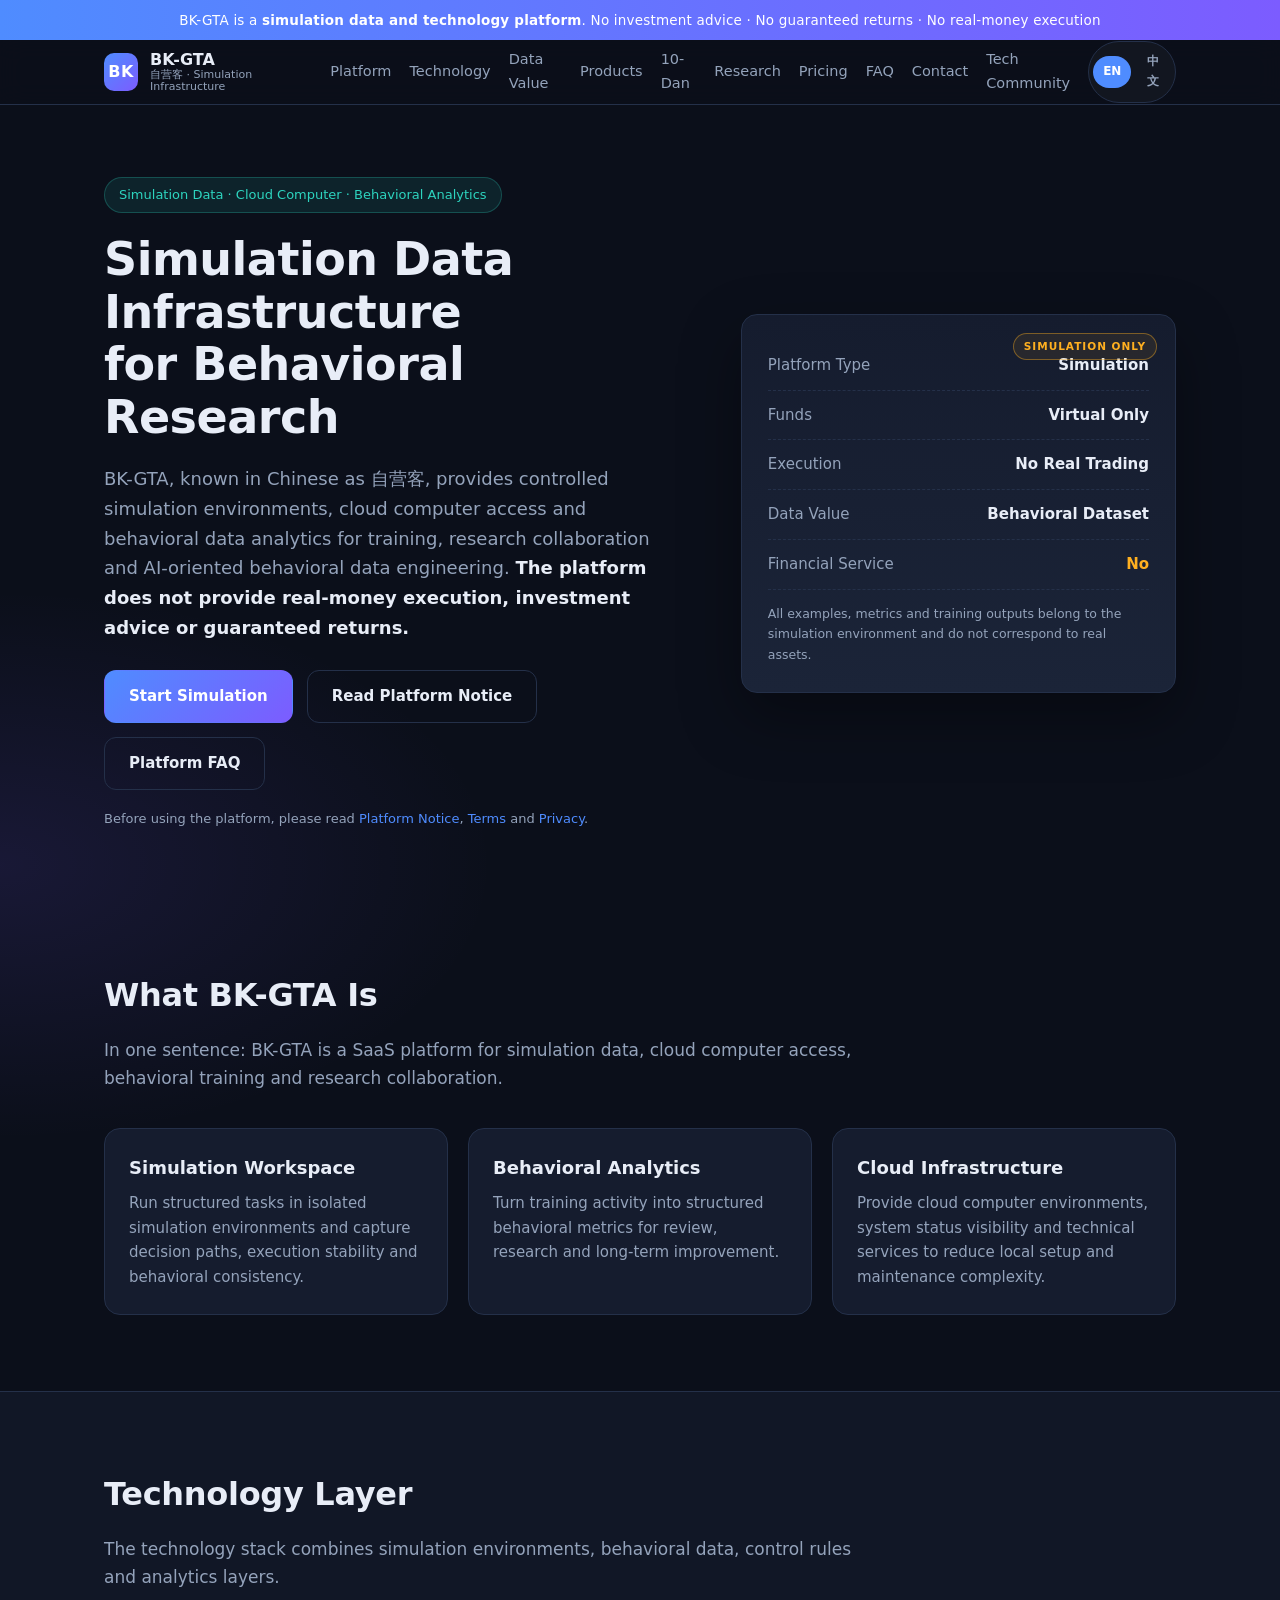
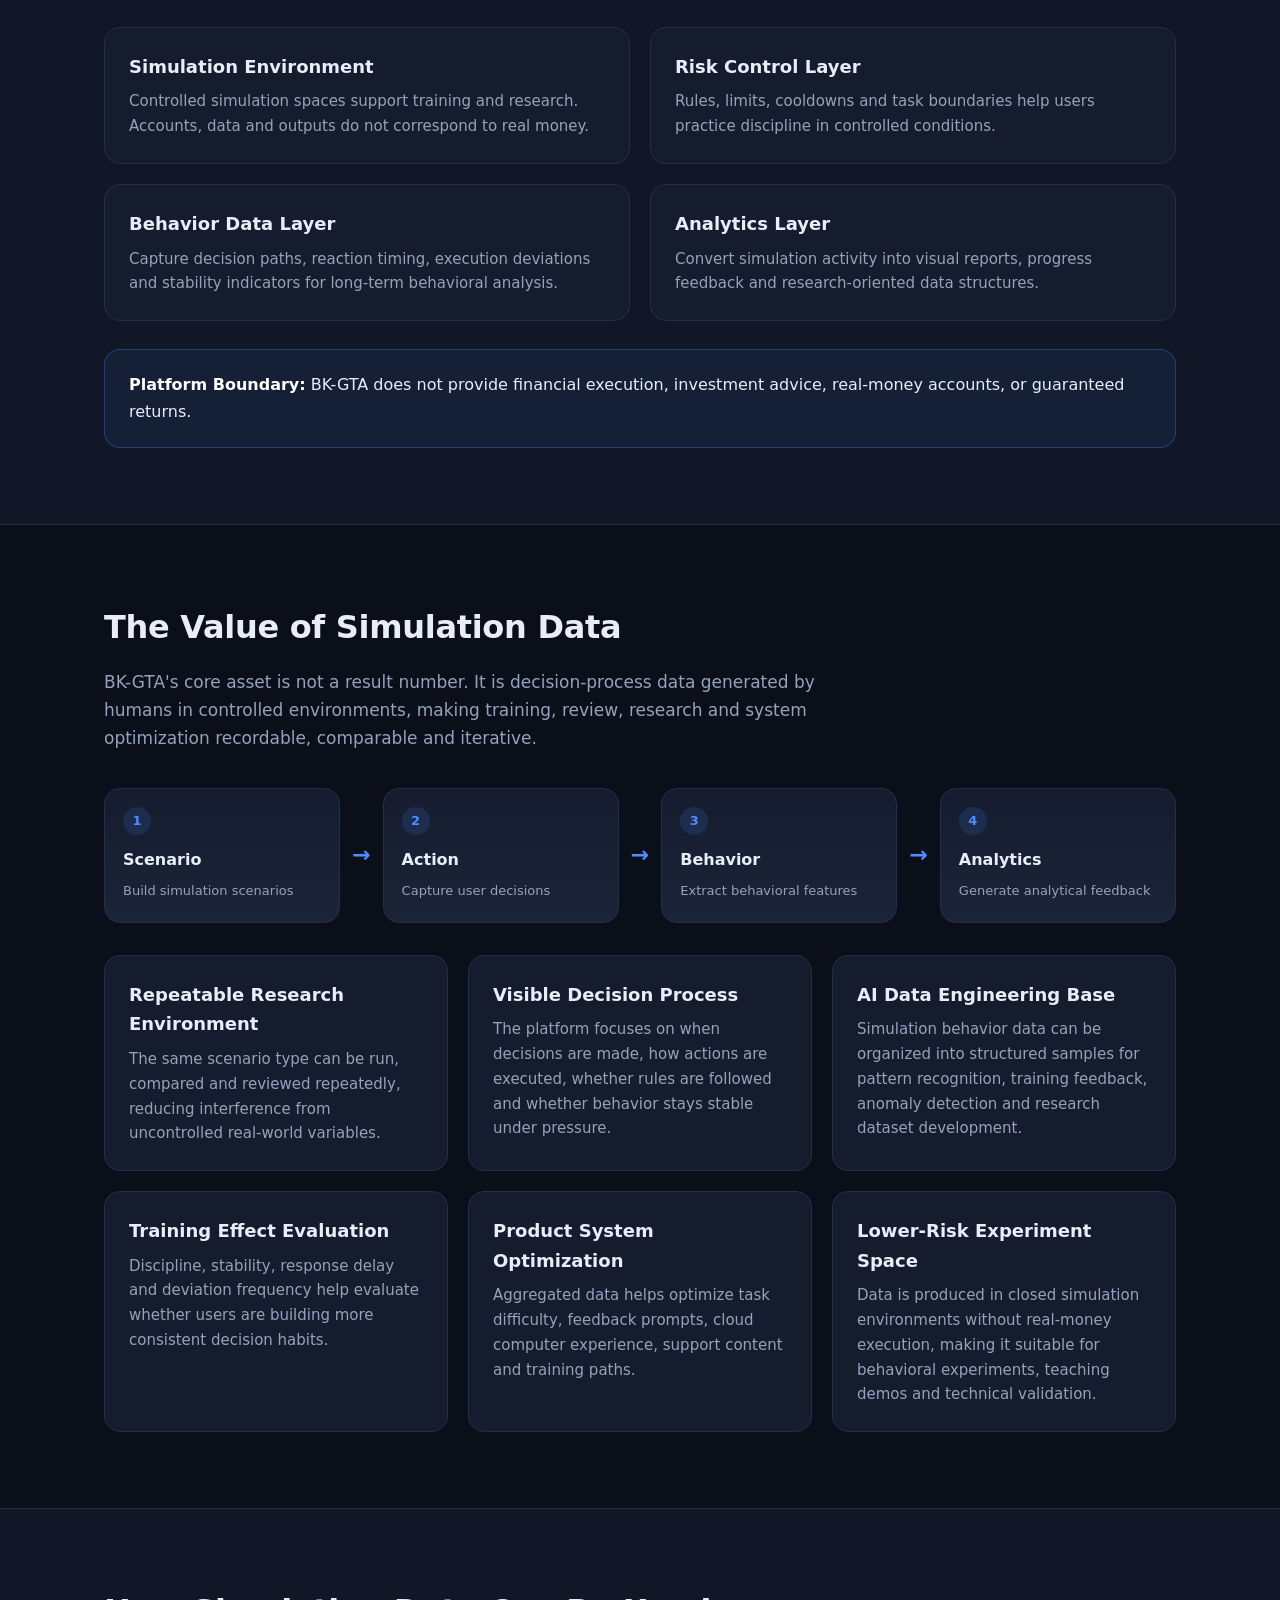
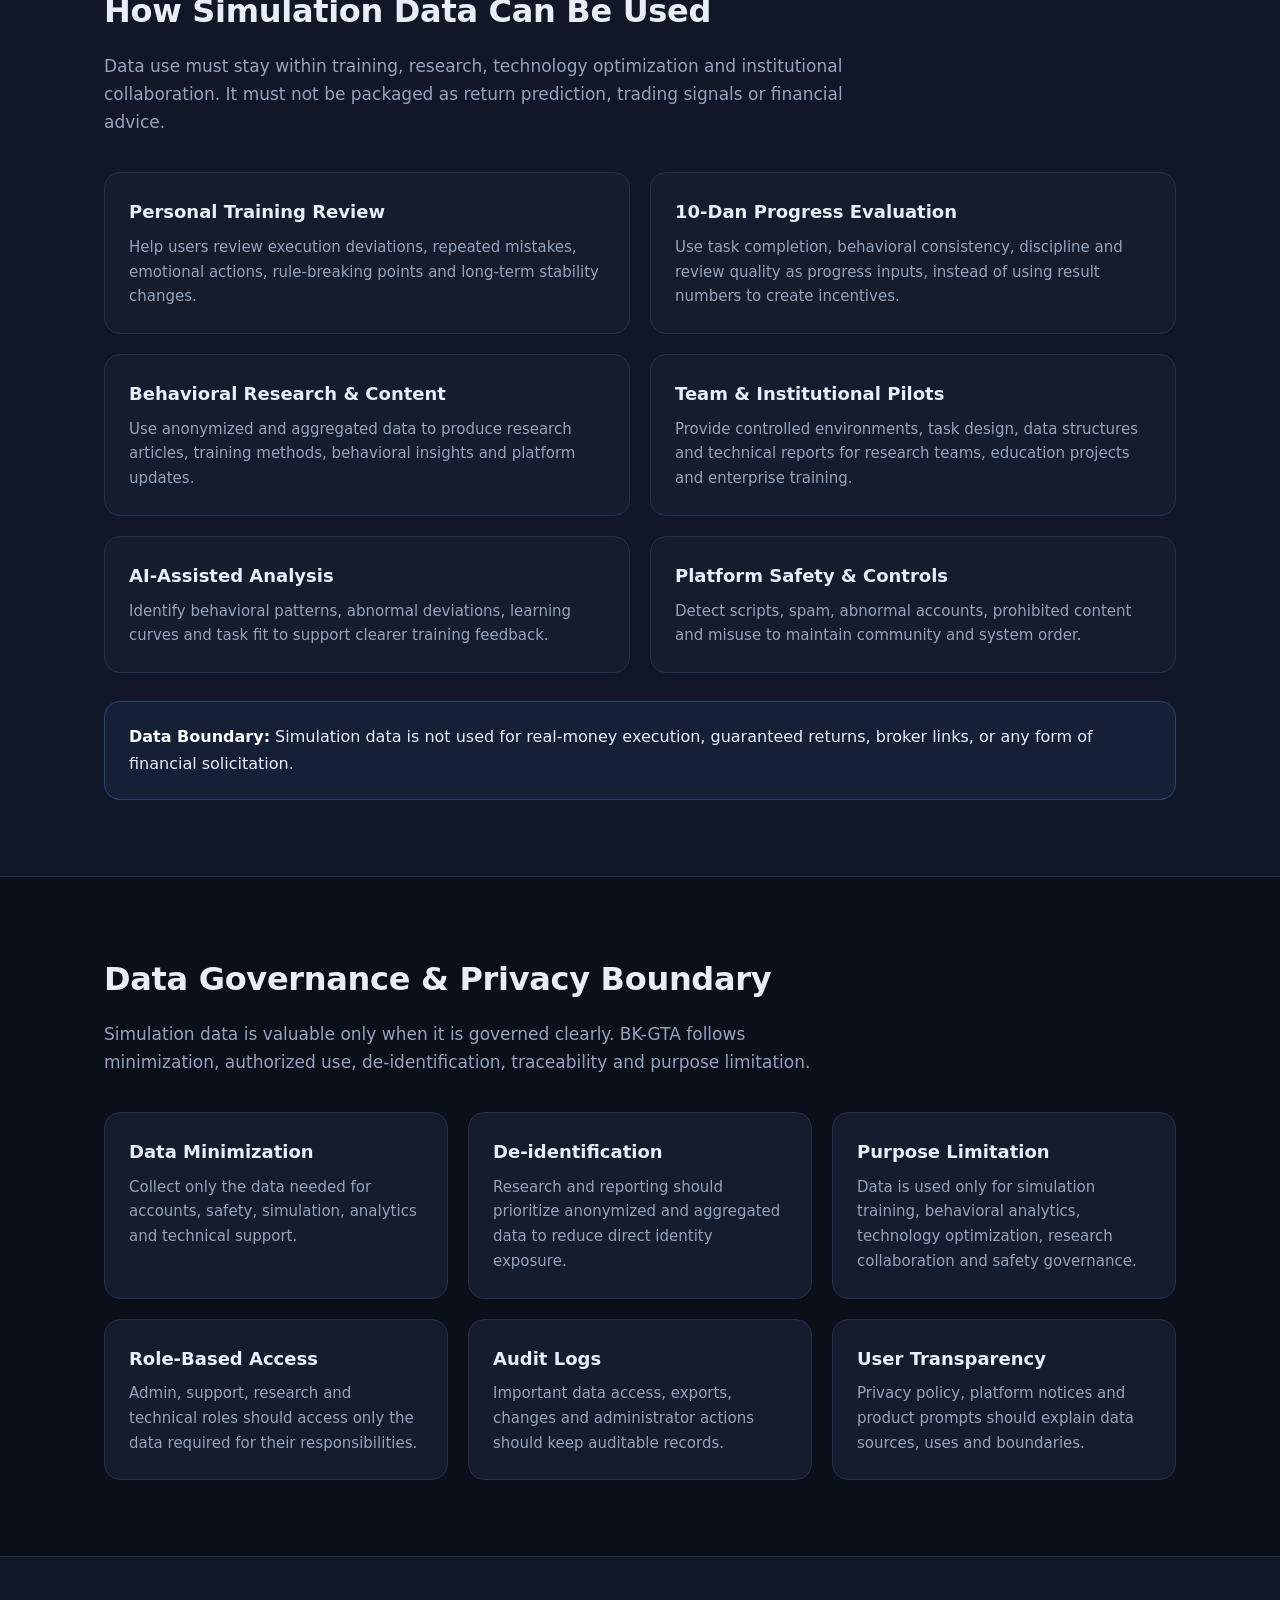
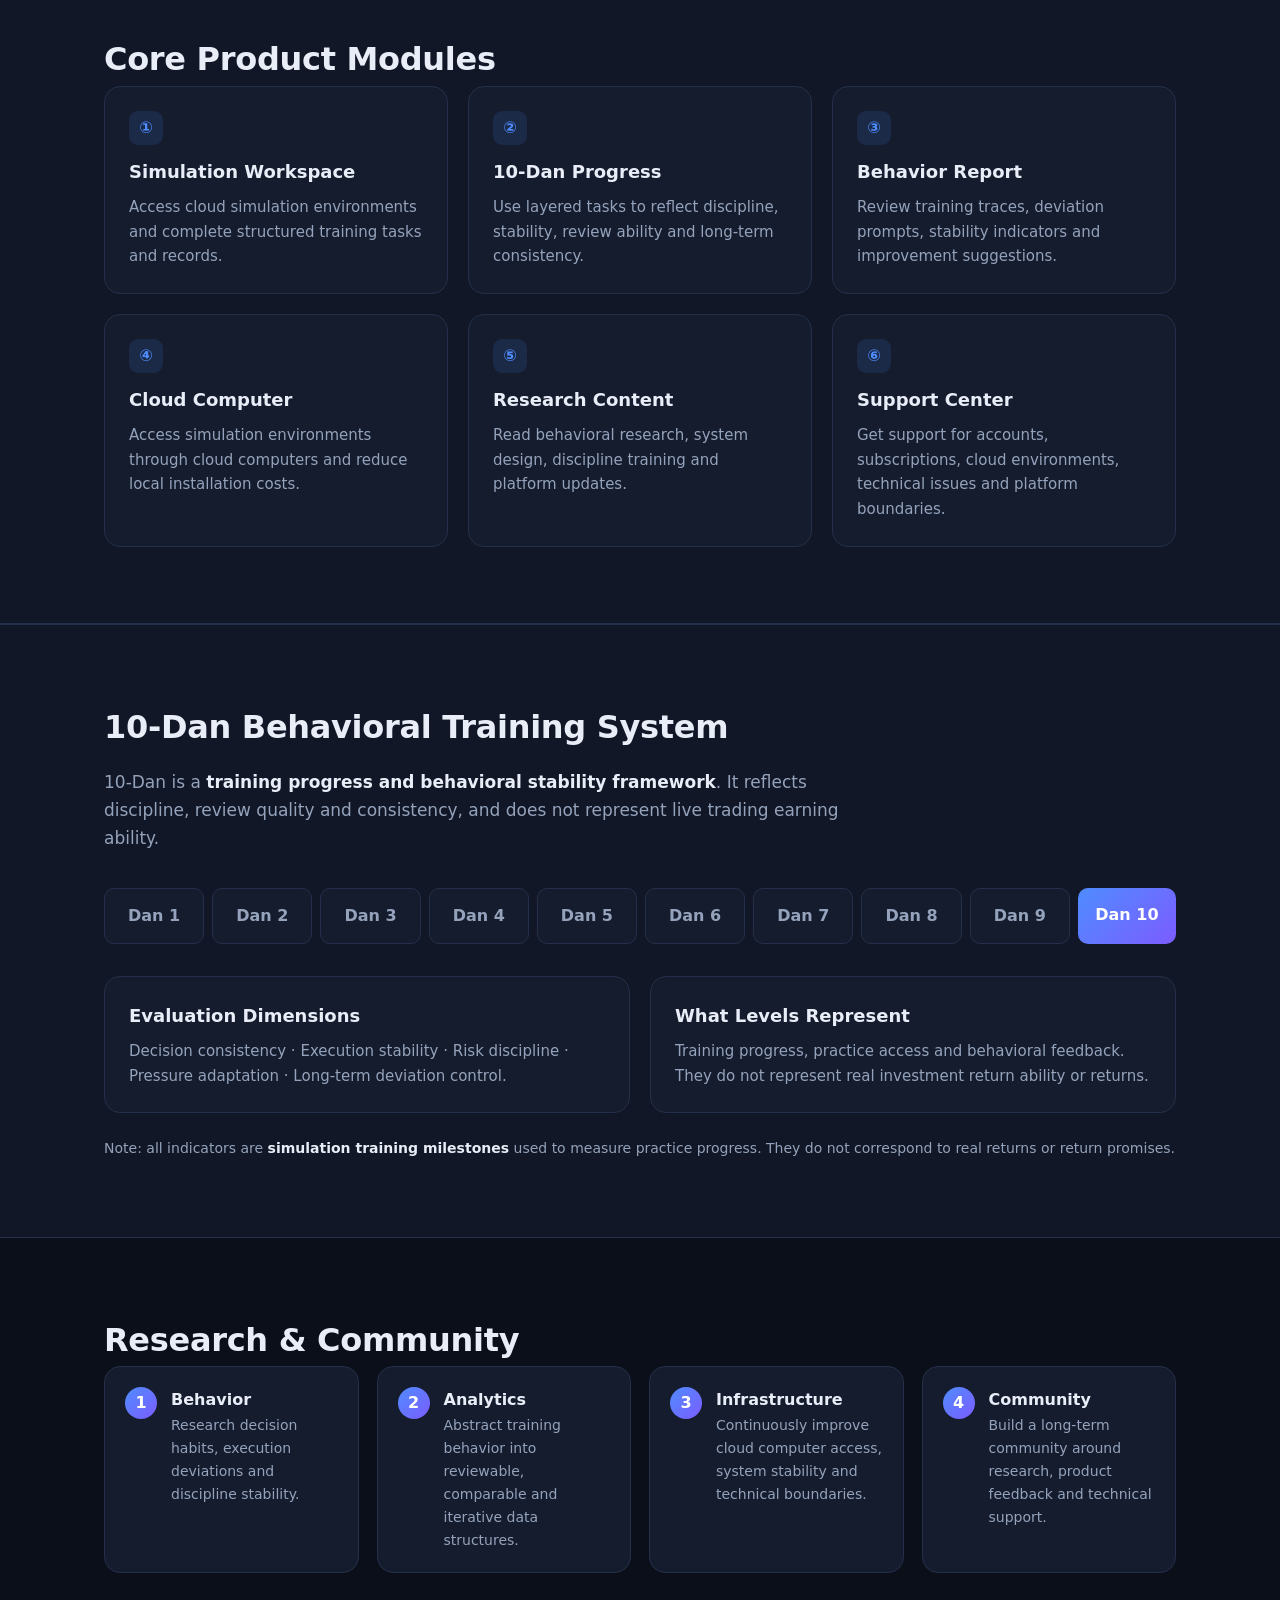
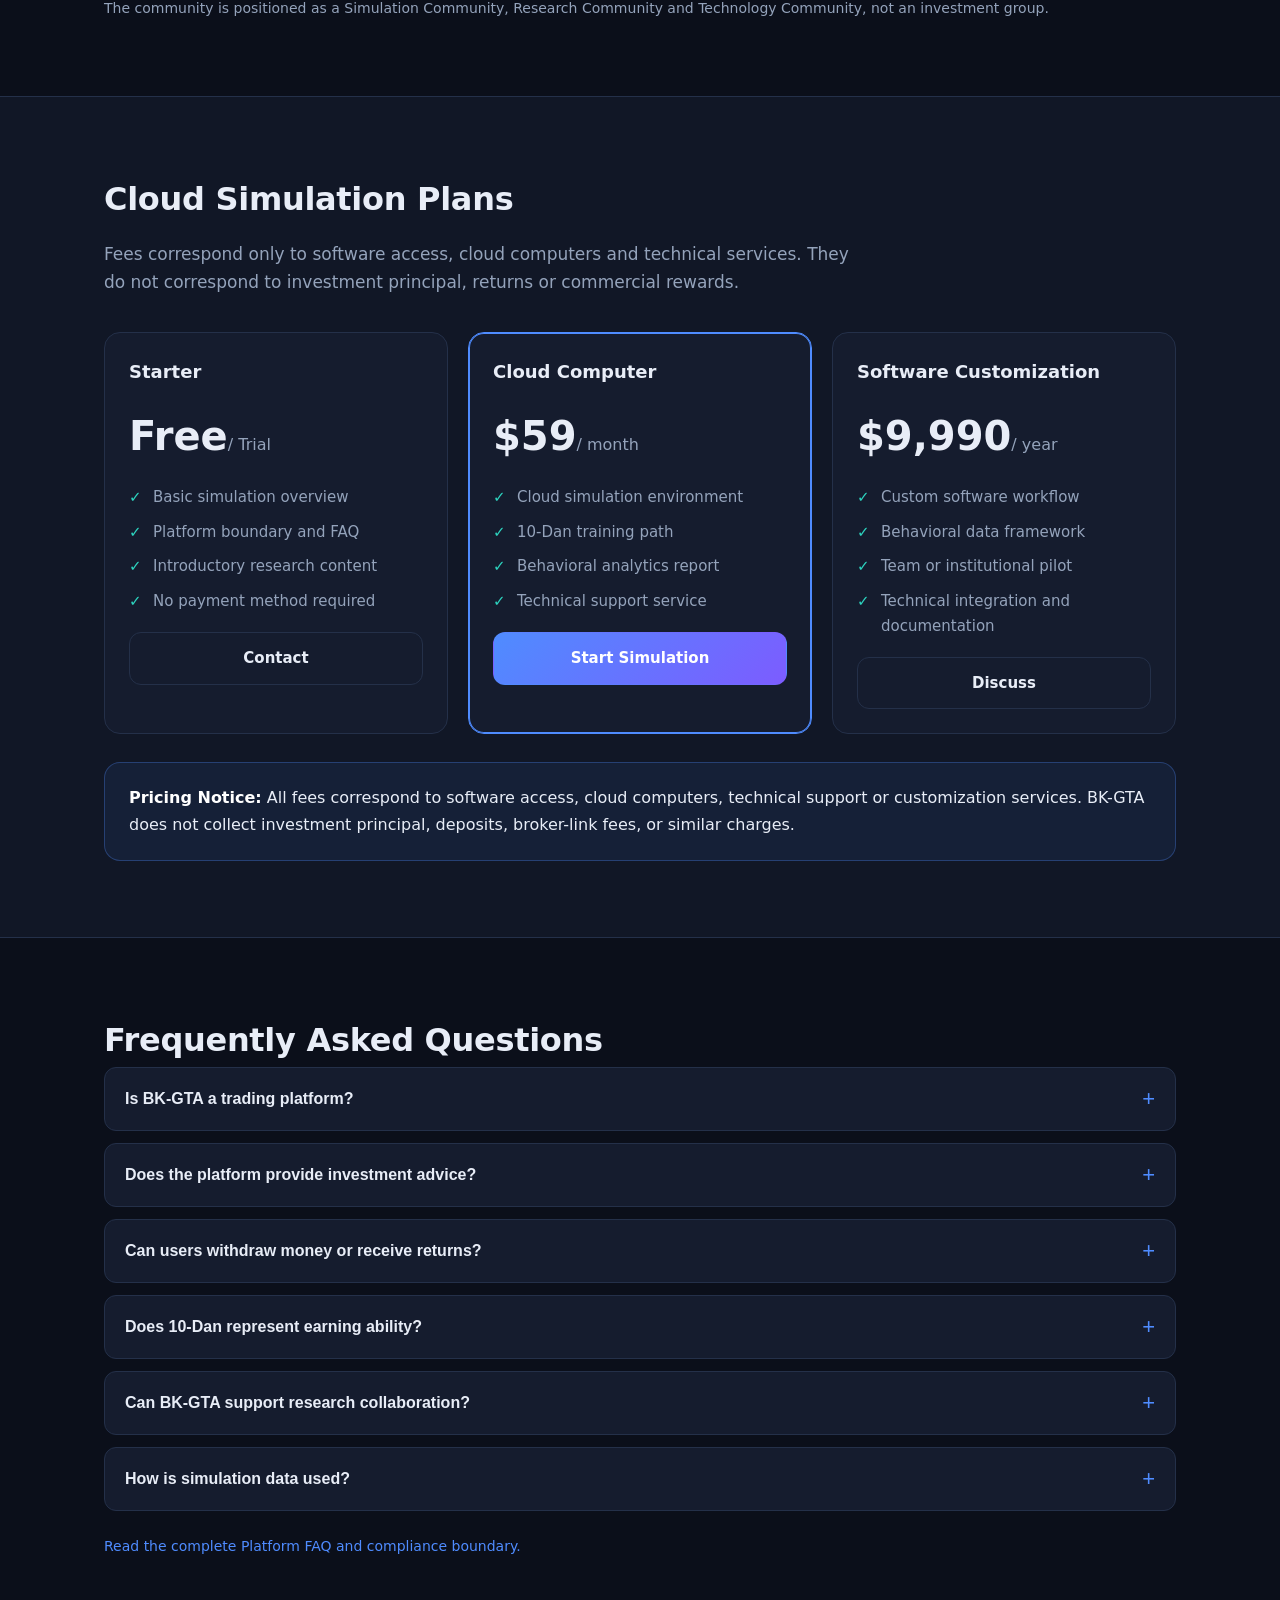
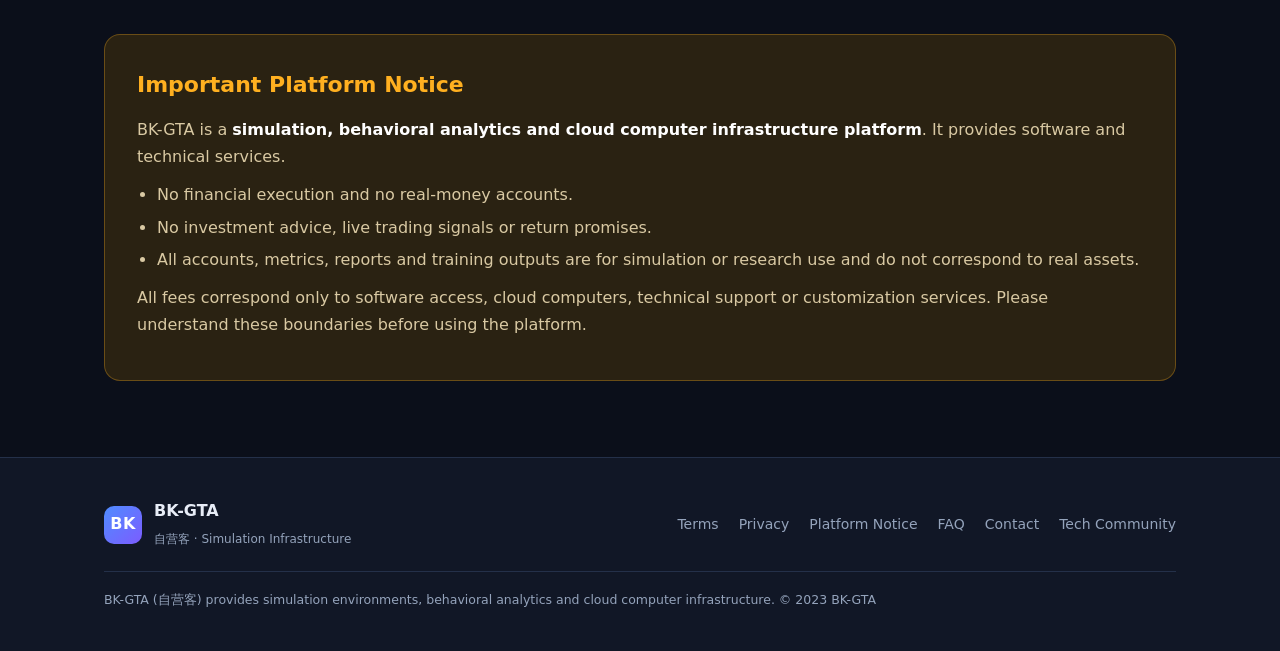
==== commit 2424c594: "Update copy, pricing, FAQ compliance and footer Co-authored-by: Cursor <cursoragent@cursor.com>" ====
--- a/index.html
+++ b/index.html
@@ -237,14 +237,14 @@
     <section id="rank" class="section section-alt">
       <div class="container">
         <h2 class="section-title" data-en="10-Dan Behavioral Training System" data-zh="10-Dan 行为训练体系">10-Dan Behavioral Training System</h2>
-        <p class="section-sub" data-en="10-Dan is a <strong>training progress and behavioral stability framework</strong>. It reflects discipline, review quality and consistency, not earning ability or professional qualification." data-zh="10-Dan 是<strong>训练进度与行为稳定性标尺</strong>，用于反馈纪律、复盘与一致性，不代表收益能力或职业资格。">10-Dan is a <strong>training progress and behavioral stability framework</strong>. It reflects discipline, review quality and consistency, not earning ability or professional qualification.</p>
+        <p class="section-sub" data-en="10-Dan is a <strong>training progress and behavioral stability framework</strong>. It reflects discipline, review quality and consistency, and does not represent live trading earning ability." data-zh="10-Dan 是<strong>训练进度与行为稳定性标尺</strong>，用于反馈纪律、复盘与一致性，不代表实盘收益能力。">10-Dan is a <strong>training progress and behavioral stability framework</strong>. It reflects discipline, review quality and consistency, and does not represent live trading earning ability.</p>
         <div class="rank-strip">
           <span data-en="Dan 1" data-zh="1段">Dan 1</span><span data-en="Dan 2" data-zh="2段">Dan 2</span><span data-en="Dan 3" data-zh="3段">Dan 3</span><span data-en="Dan 4" data-zh="4段">Dan 4</span><span data-en="Dan 5" data-zh="5段">Dan 5</span>
           <span data-en="Dan 6" data-zh="6段">Dan 6</span><span data-en="Dan 7" data-zh="7段">Dan 7</span><span data-en="Dan 8" data-zh="8段">Dan 8</span><span data-en="Dan 9" data-zh="9段">Dan 9</span><span class="top" data-en="Dan 10" data-zh="10段">Dan 10</span>
         </div>
         <div class="grid grid-2">
           <div class="card"><h3 data-en="Evaluation Dimensions" data-zh="评估维度">Evaluation Dimensions</h3><p data-en="Decision consistency · Execution stability · Risk discipline · Pressure adaptation · Long-term deviation control." data-zh="决策一致性 · 执行稳定性 · 风险纪律 · 压力适应 · 长周期偏差控制。">Decision consistency · Execution stability · Risk discipline · Pressure adaptation · Long-term deviation control.</p></div>
-          <div class="card"><h3 data-en="What Levels Represent" data-zh="段位代表">What Levels Represent</h3><p data-en="Training progress, practice access and behavioral feedback. They <strong>do not represent</strong> investment skill, earning ability or commercial returns." data-zh="训练进度、练习权限与行为反馈。<strong>不代表</strong>投资水平、收益能力或商业回报。">Training progress, practice access and behavioral feedback. They <strong>do not represent</strong> investment skill, earning ability or commercial returns.</p></div>
+          <div class="card"><h3 data-en="What Levels Represent" data-zh="段位代表">What Levels Represent</h3><p data-en="Training progress, practice access and behavioral feedback. They do not represent real investment return ability or returns." data-zh="训练进度、练习权限与行为反馈。不代表真实投资收益能力或回报。">Training progress, practice access and behavioral feedback. They do not represent real investment return ability or returns.</p></div>
         </div>
         <p class="note-line" data-en="Note: all indicators are <strong>simulation training milestones</strong> used to measure practice progress. They do not correspond to real returns or return promises." data-zh="说明：所有指标仅为<strong>仿真训练里程碑</strong>，用于衡量练习进度，不对应任何真实收益或回报承诺。">Note: all indicators are <strong>simulation training milestones</strong> used to measure practice progress. They do not correspond to real returns or return promises.</p>
       </div>
@@ -283,7 +283,7 @@
           </div>
           <div class="card price-card highlight">
             <h3 data-en="Cloud Computer" data-zh="云电脑">Cloud Computer</h3>
-            <div class="price">$39<small data-en="/ month" data-zh="/ 月">/ month</small></div>
+            <div class="price">$59<small data-en="/ month" data-zh="/ 月">/ month</small></div>
             <ul>
               <li data-en="Cloud simulation environment" data-zh="云端仿真环境">Cloud simulation environment</li>
               <li data-en="10-Dan training path" data-zh="10-Dan 训练路径">10-Dan training path</li>
@@ -294,7 +294,7 @@
           </div>
           <div class="card price-card">
             <h3 data-en="Software Customization" data-zh="软件定制">Software Customization</h3>
-            <div class="price">$9,999<small data-en="/ year" data-zh="/ 年">/ year</small></div>
+            <div class="price">$9,990<small data-en="/ year" data-zh="/ 年">/ year</small></div>
             <ul>
               <li data-en="Custom software workflow" data-zh="定制软件流程">Custom software workflow</li>
               <li data-en="Behavioral data framework" data-zh="行为数据框架">Behavioral data framework</li>
@@ -360,7 +360,7 @@
         <a href="contact.html">Contact</a>
         <a href="https://bkgta.com" target="_blank" rel="noopener noreferrer" data-en="Tech Community" data-zh="技术社区">Tech Community</a>
       </nav>
-      <p class="footer-note" data-en="BK-GTA (自营客) provides simulation environments, behavioral analytics and cloud computer infrastructure. No financial execution. © 2023 BK-GTA" data-zh="BK-GTA（自营客）提供仿真环境、行为分析与云电脑基础设施。不提供金融执行。© 2023 BK-GTA">BK-GTA (自营客) provides simulation environments, behavioral analytics and cloud computer infrastructure. No financial execution. © 2023 BK-GTA</p>
+      <p class="footer-note" data-en="BK-GTA (自营客) provides simulation environments, behavioral analytics and cloud computer infrastructure. © 2023 BK-GTA" data-zh="BK-GTA（自营客）提供仿真环境、行为分析与云电脑基础设施。© 2023 BK-GTA">BK-GTA (自营客) provides simulation environments, behavioral analytics and cloud computer infrastructure. © 2023 BK-GTA</p>
     </div>
   </footer>
 
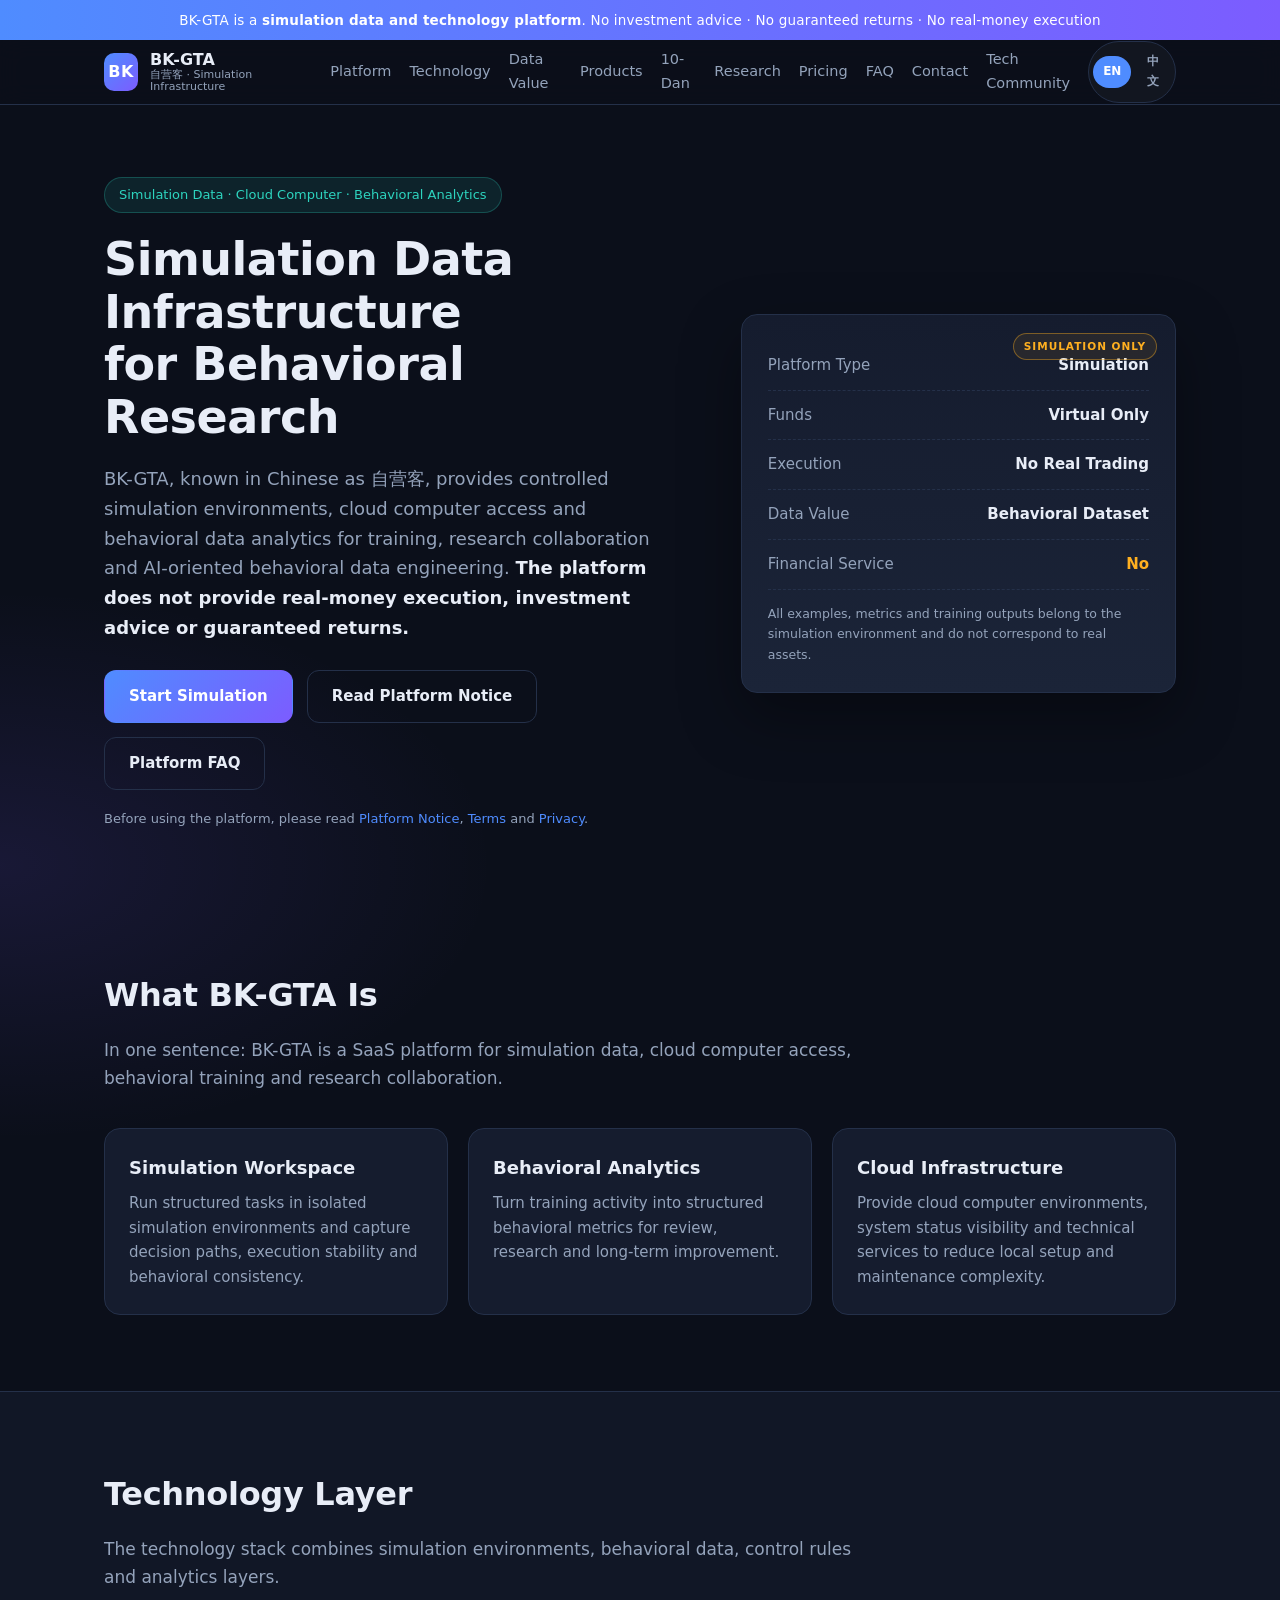
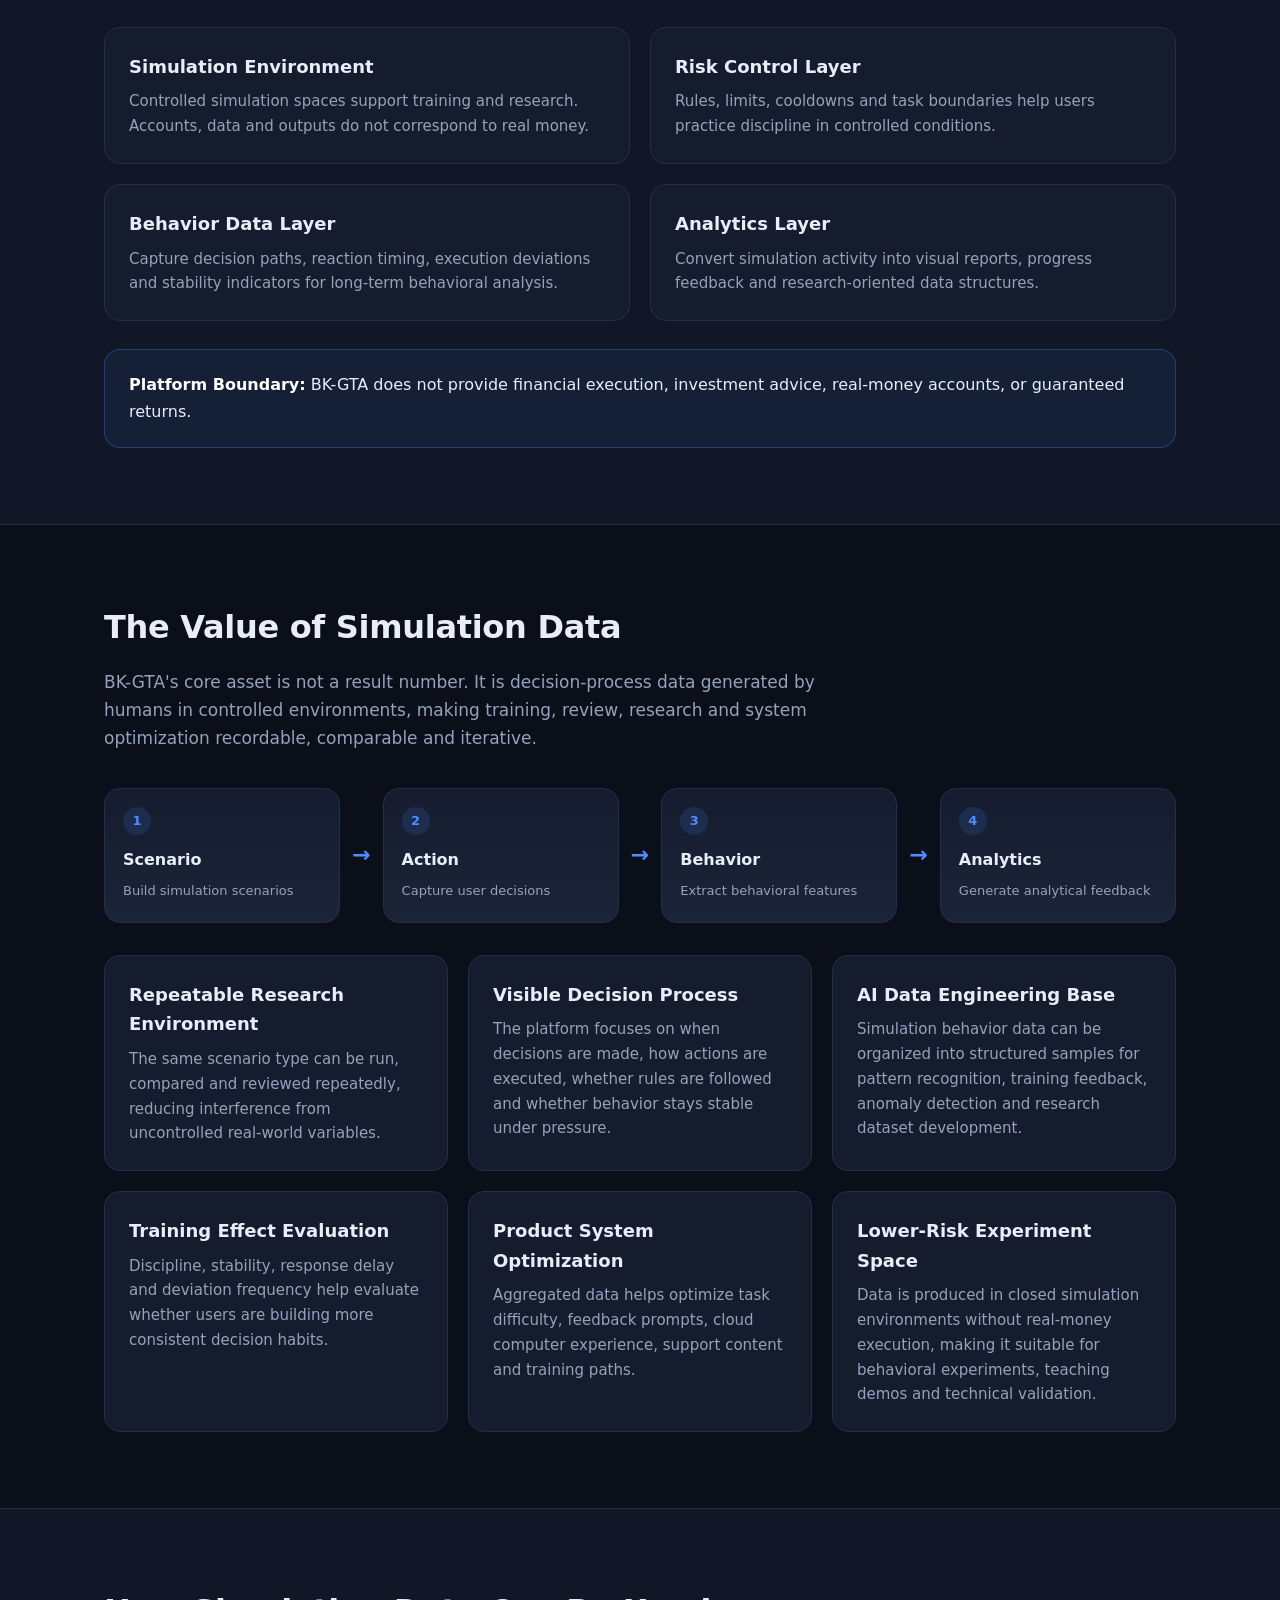
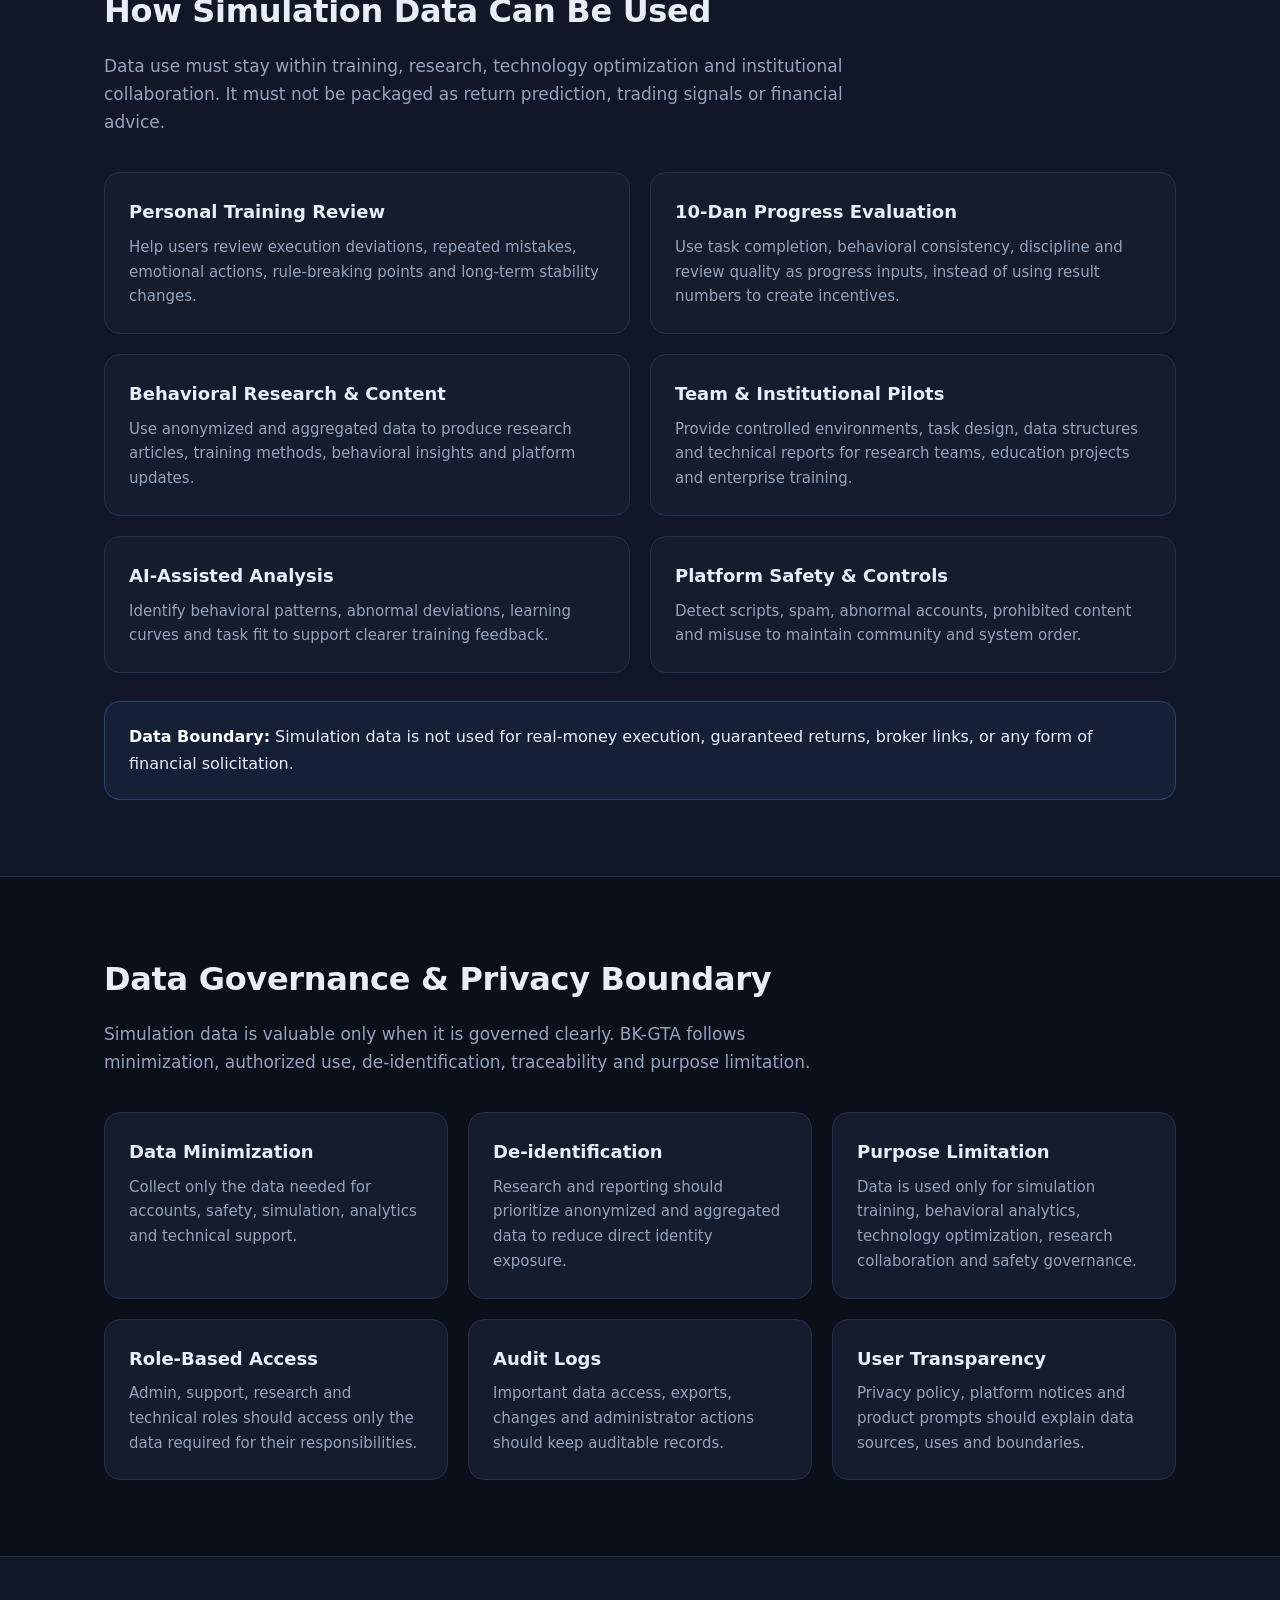
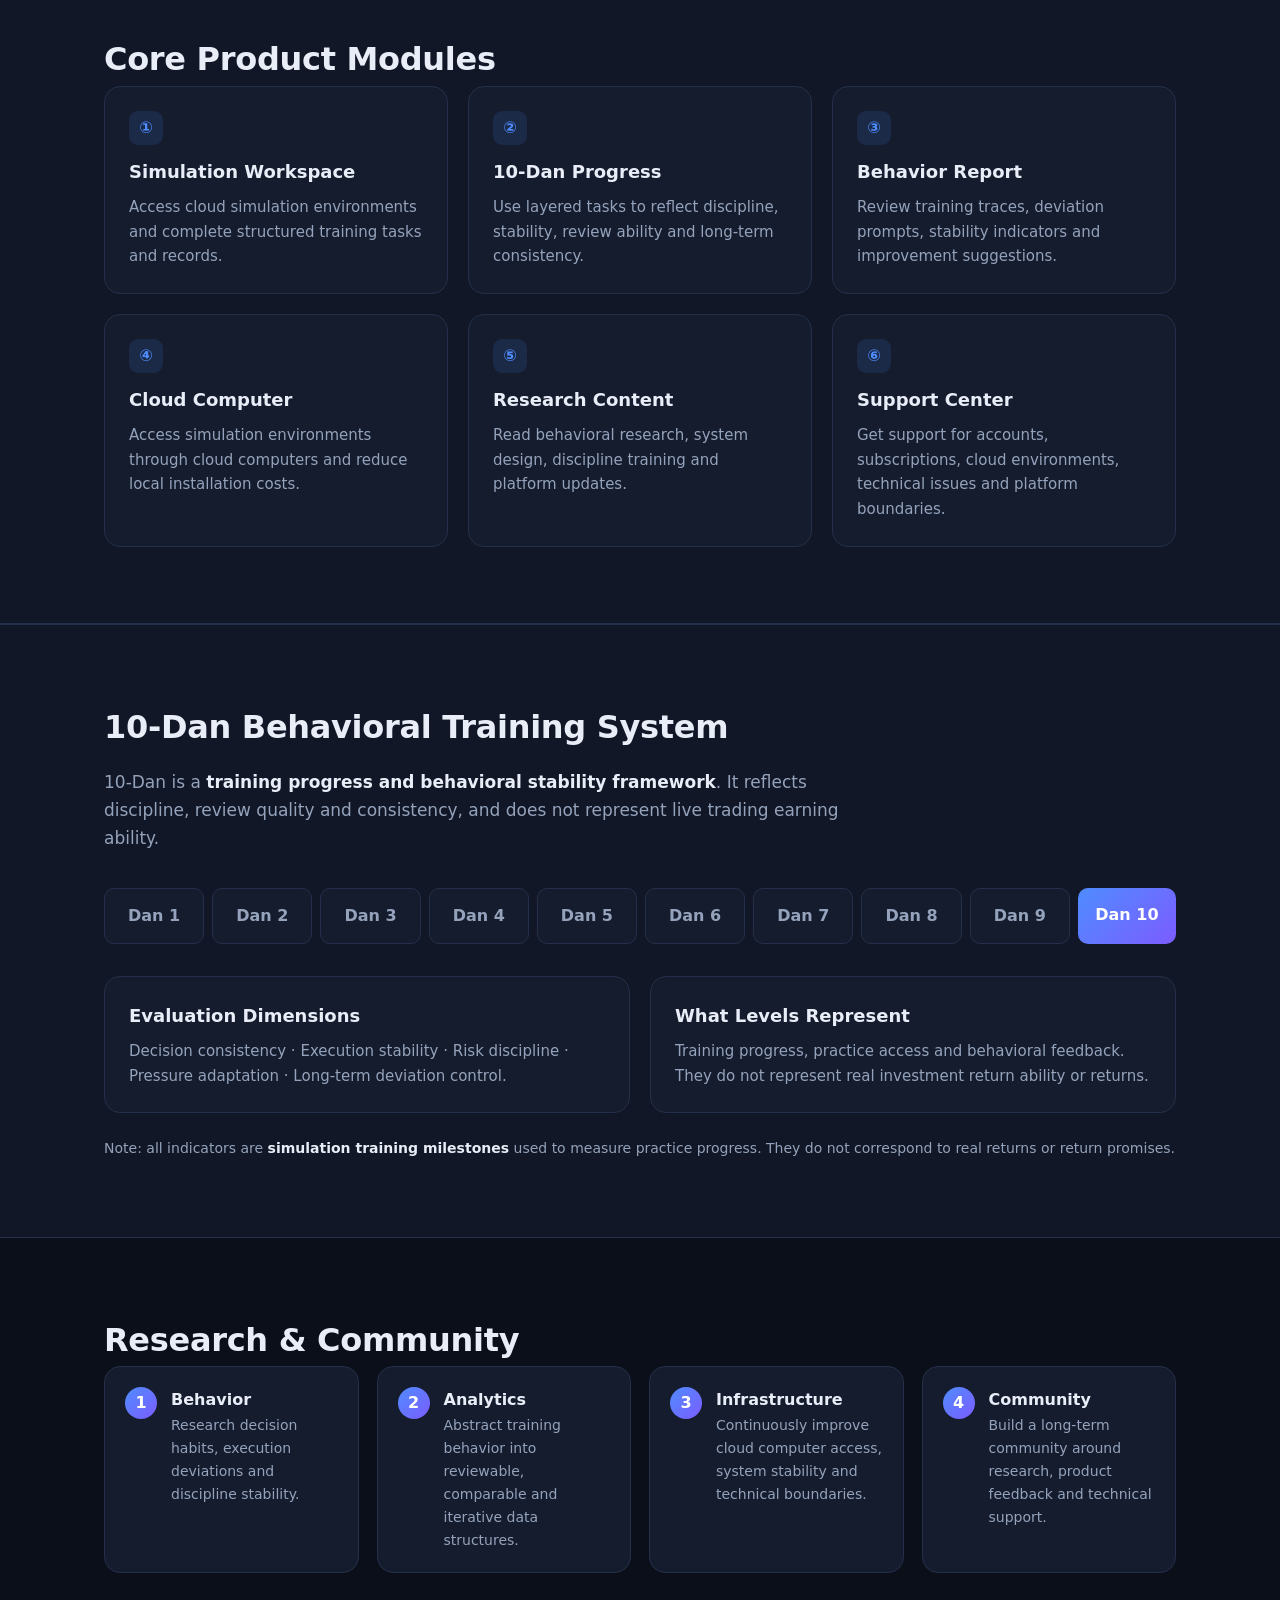
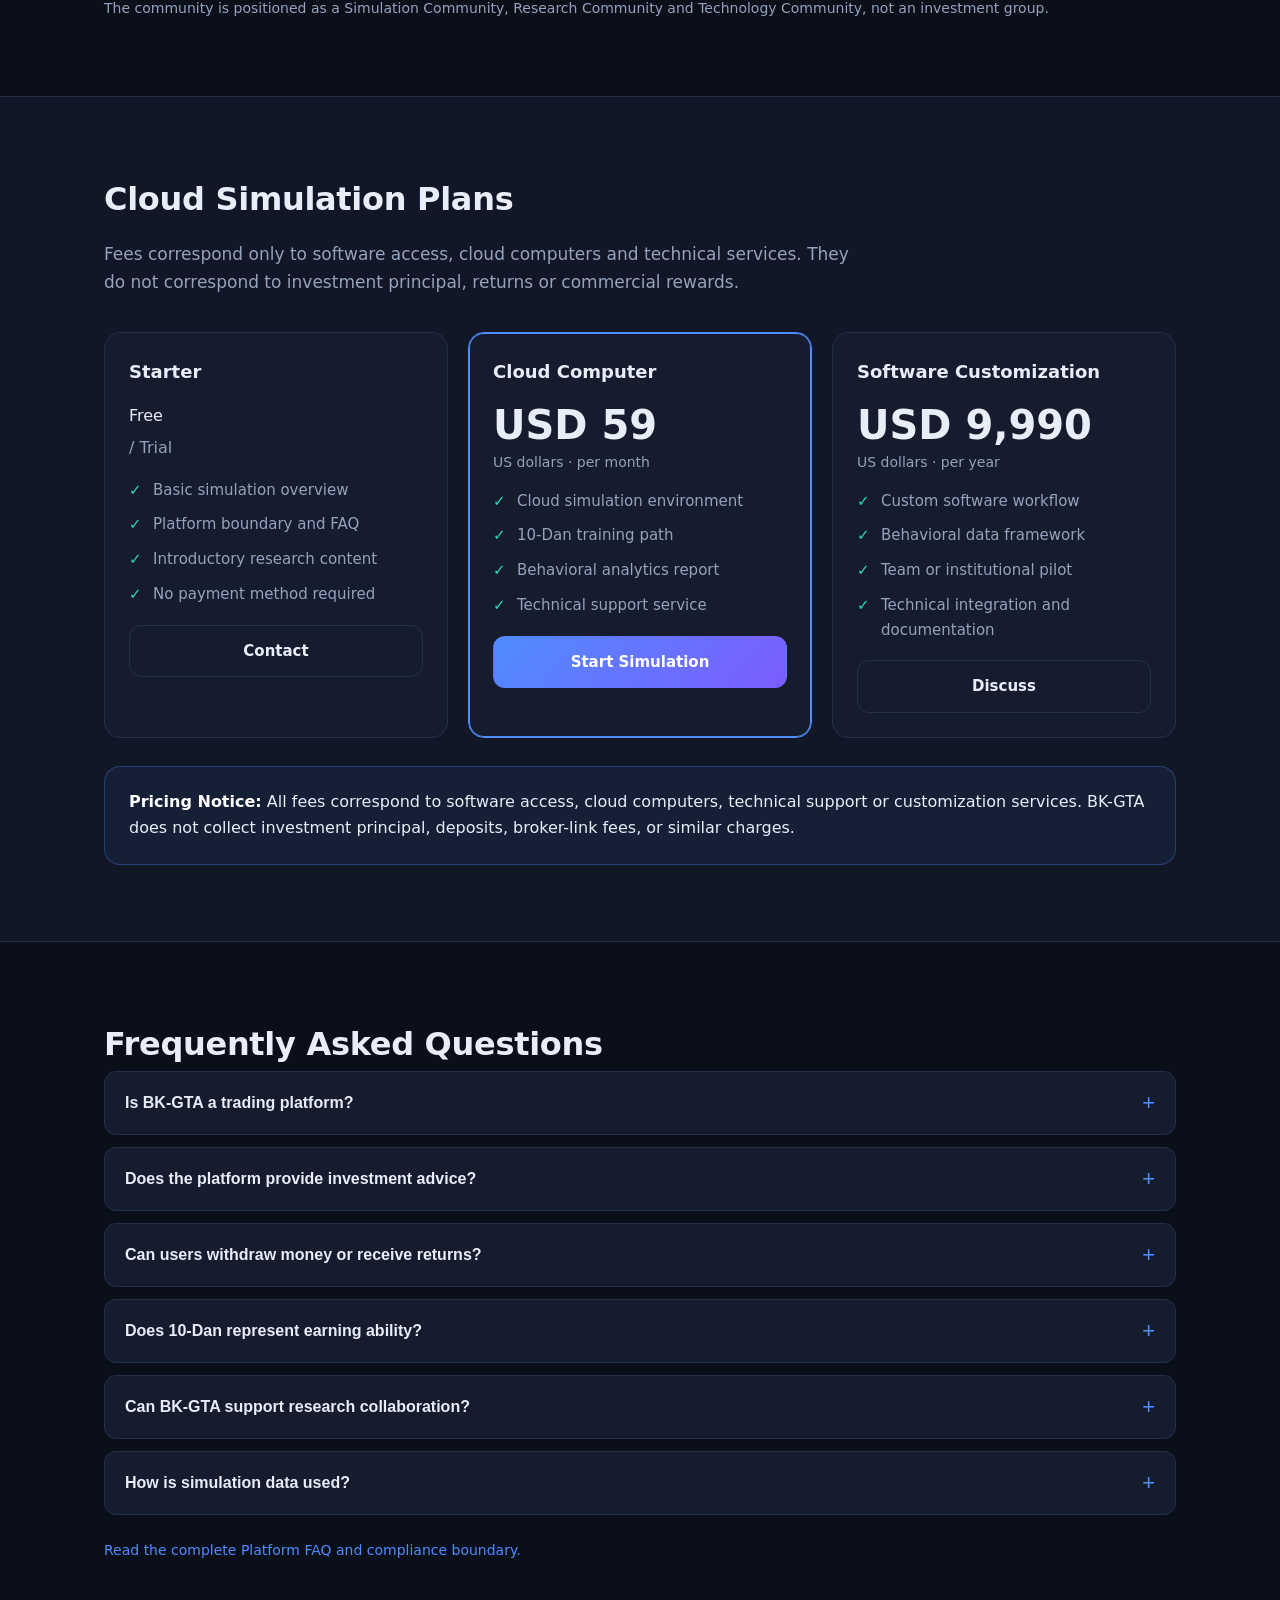
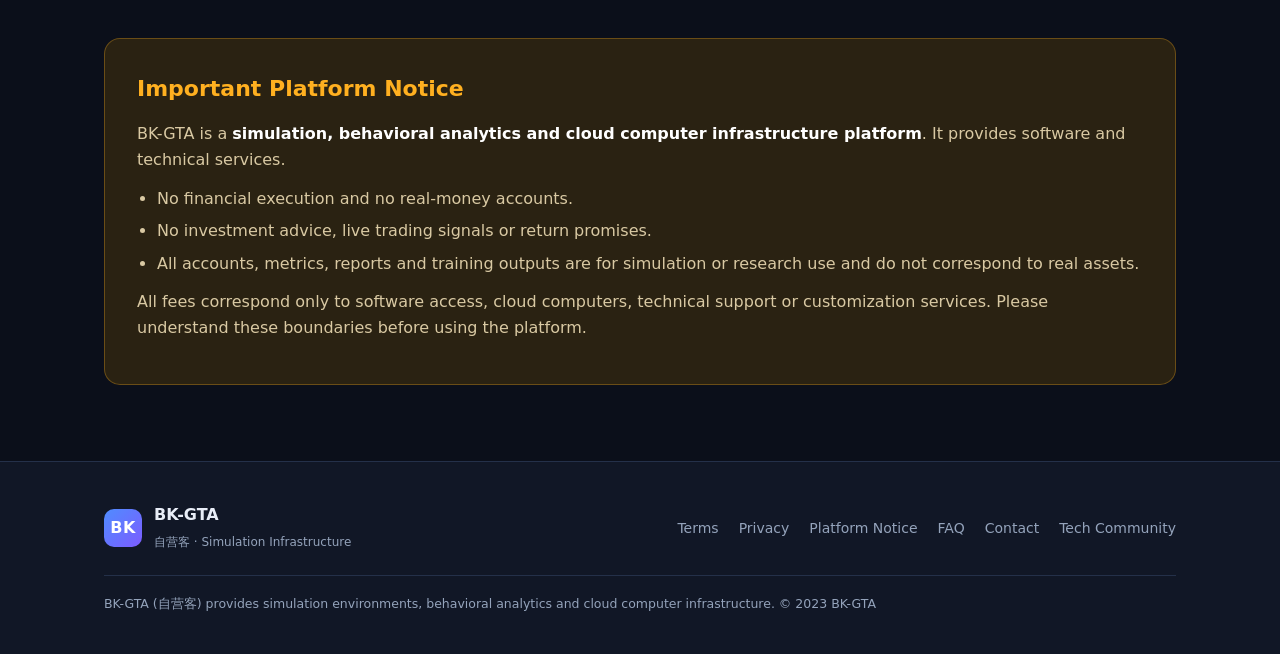
==== commit 5f7bf842: "Clarify USD pricing labels on cloud and customization plans Co-authored-by: Cursor <cursoragent@curs" ====
--- a/index.html
+++ b/index.html
@@ -283,7 +283,10 @@
           </div>
           <div class="card price-card highlight">
             <h3 data-en="Cloud Computer" data-zh="云电脑">Cloud Computer</h3>
-            <div class="price">$59<small data-en="/ month" data-zh="/ 月">/ month</small></div>
+            <div class="price">
+              <span class="price-amount" data-en="USD 59" data-zh="59 美金">USD 59</span>
+              <small class="price-period" data-en="US dollars · per month" data-zh="美元 · 按月计费">US dollars · per month</small>
+            </div>
             <ul>
               <li data-en="Cloud simulation environment" data-zh="云端仿真环境">Cloud simulation environment</li>
               <li data-en="10-Dan training path" data-zh="10-Dan 训练路径">10-Dan training path</li>
@@ -294,7 +297,10 @@
           </div>
           <div class="card price-card">
             <h3 data-en="Software Customization" data-zh="软件定制">Software Customization</h3>
-            <div class="price">$9,990<small data-en="/ year" data-zh="/ 年">/ year</small></div>
+            <div class="price">
+              <span class="price-amount" data-en="USD 9,990" data-zh="9,990 美金">USD 9,990</span>
+              <small class="price-period" data-en="US dollars · per year" data-zh="美元 · 按年计费">US dollars · per year</small>
+            </div>
             <ul>
               <li data-en="Custom software workflow" data-zh="定制软件流程">Custom software workflow</li>
               <li data-en="Behavioral data framework" data-zh="行为数据框架">Behavioral data framework</li>
--- a/assets/css/style.css
+++ b/assets/css/style.css
@@ -194,8 +194,10 @@
 
 /* Pricing */
 .pricing .price-card { display: flex; flex-direction: column; }
-.price { font-size: 40px; font-weight: 800; margin: 8px 0 16px; }
-.price small { font-size: 16px; color: var(--muted); font-weight: 500; }
+.price { display: flex; flex-direction: column; align-items: flex-start; gap: 6px; margin: 8px 0 16px; }
+.price-amount { font-size: 40px; font-weight: 800; line-height: 1.1; color: var(--text); }
+.price-period { font-size: 14px; color: var(--muted); font-weight: 500; line-height: 1.4; }
+.price small:not(.price-period) { font-size: 16px; color: var(--muted); font-weight: 500; }
 .price-card.highlight { border-color: var(--brand); box-shadow: 0 0 0 1px var(--brand) inset; }
 .price-card ul { list-style: none; display: grid; gap: 10px; margin-bottom: 18px; }
 .price-card li { color: var(--muted); font-size: 15px; padding-left: 24px; position: relative; }
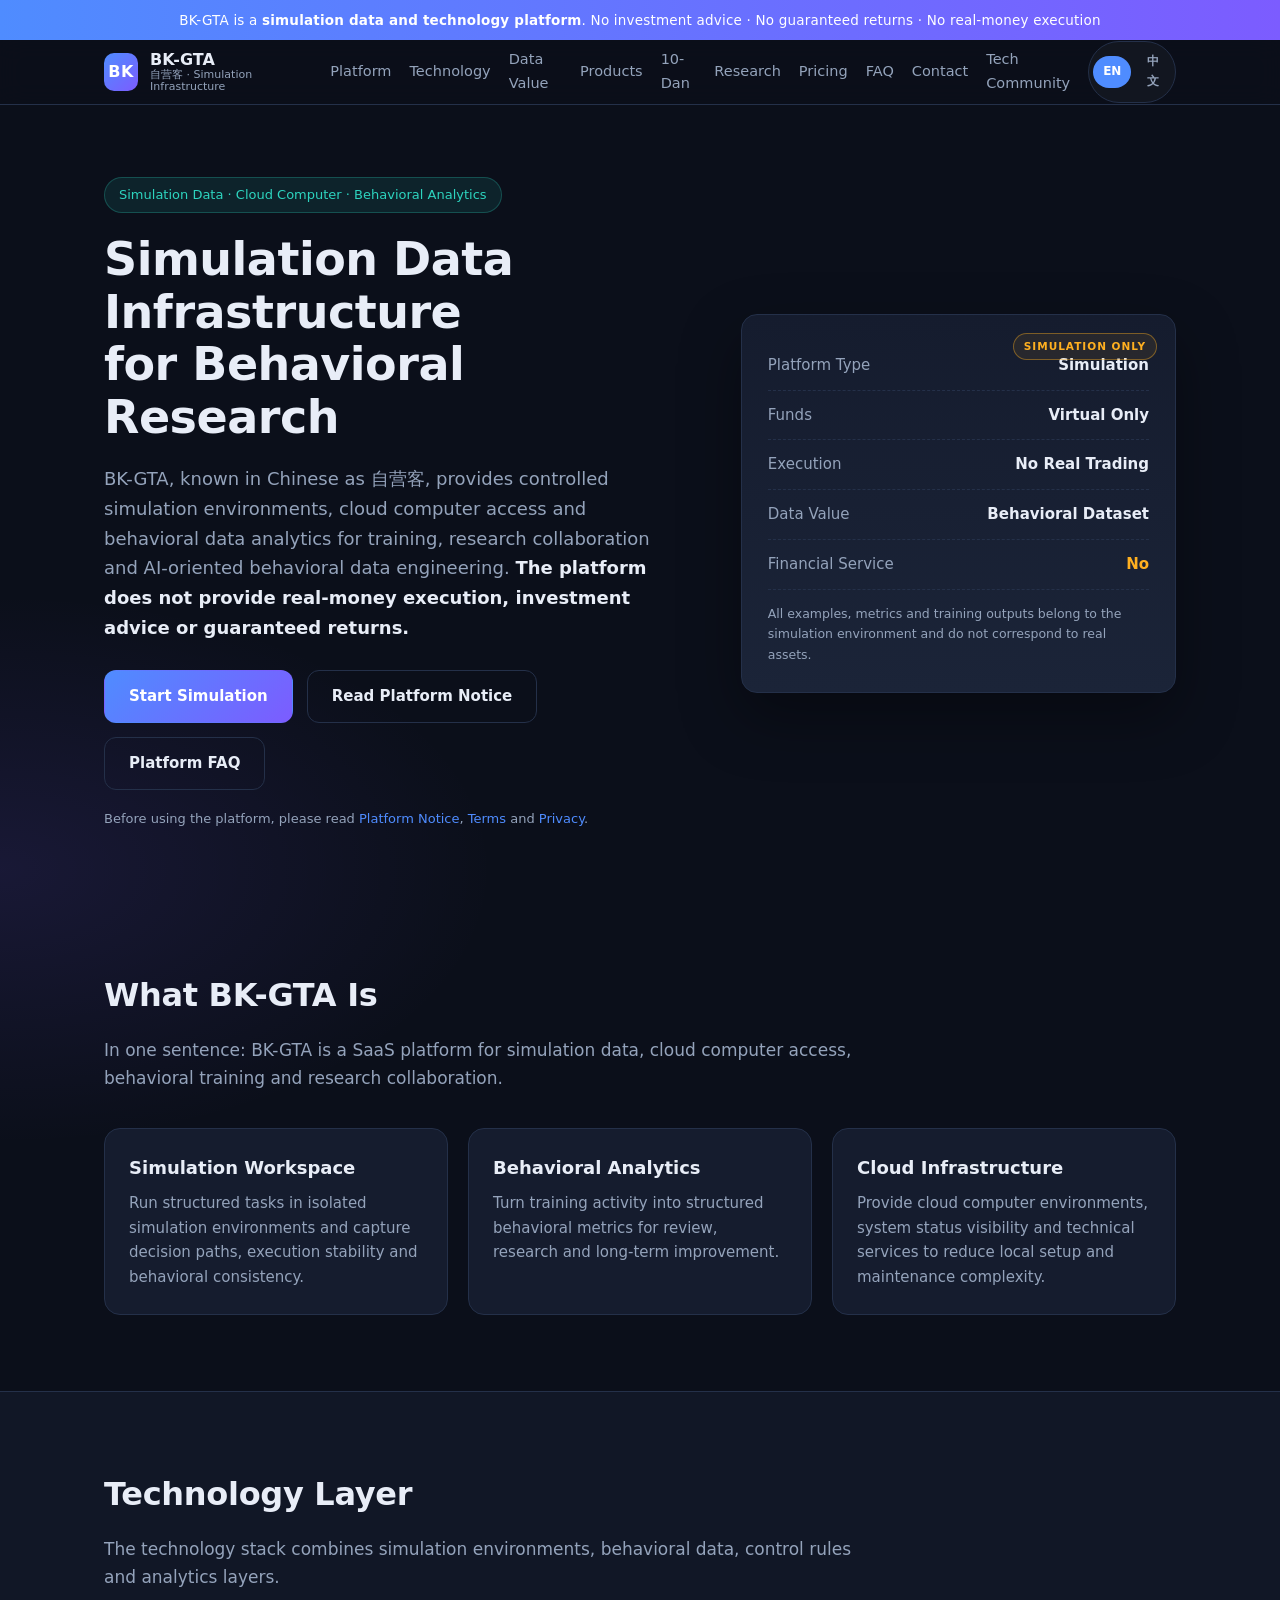
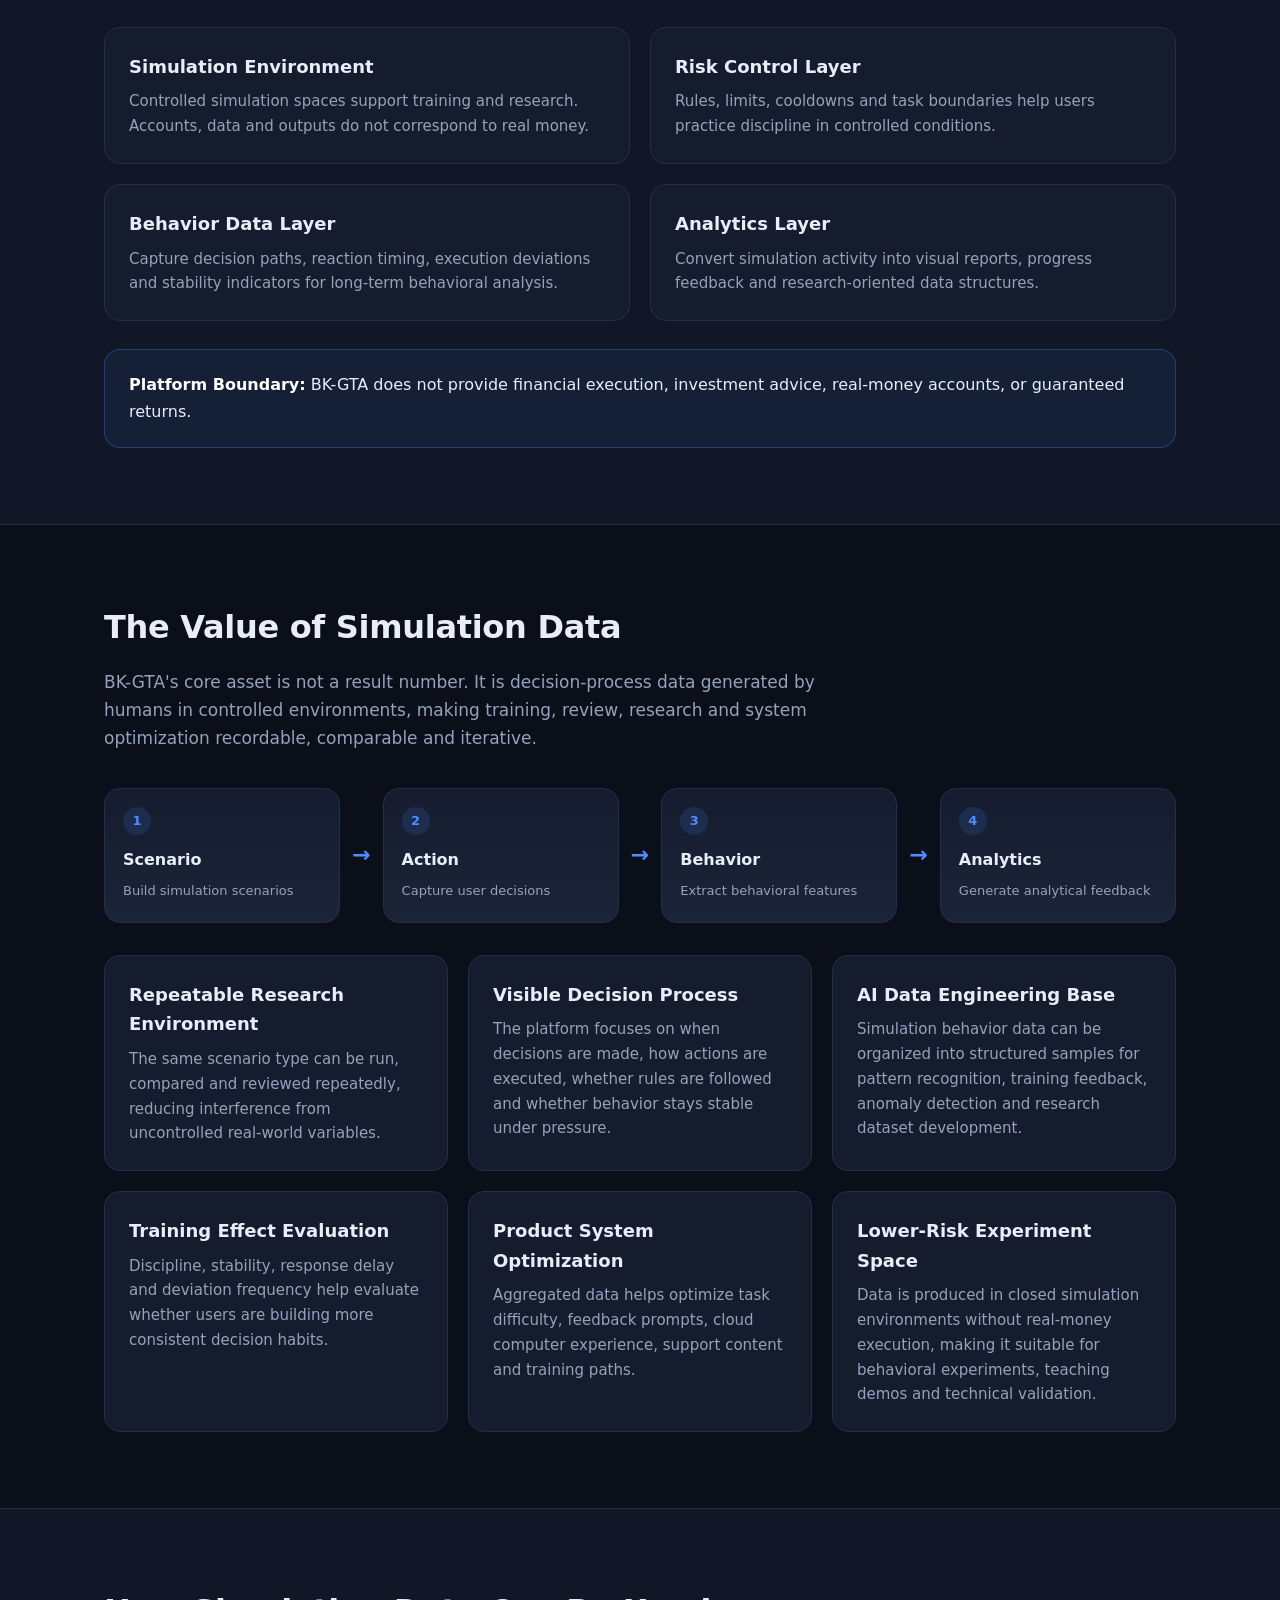
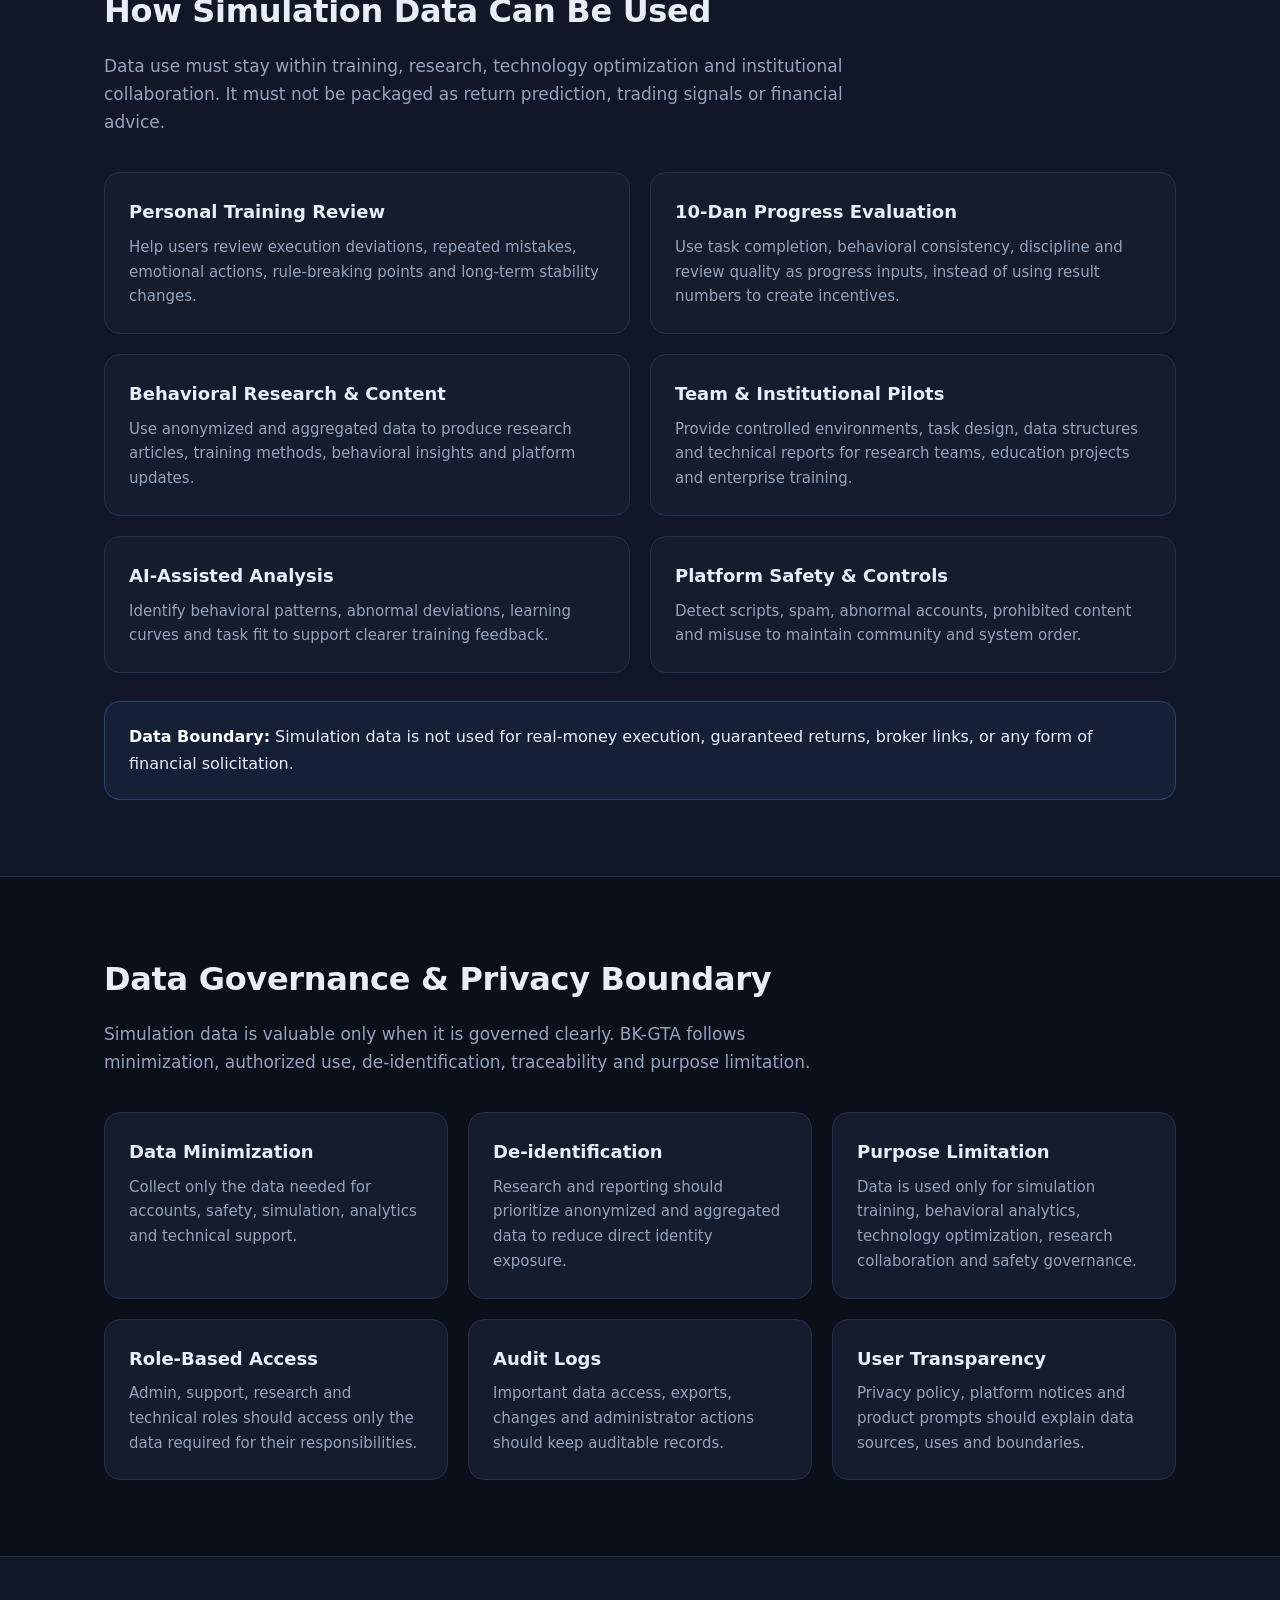
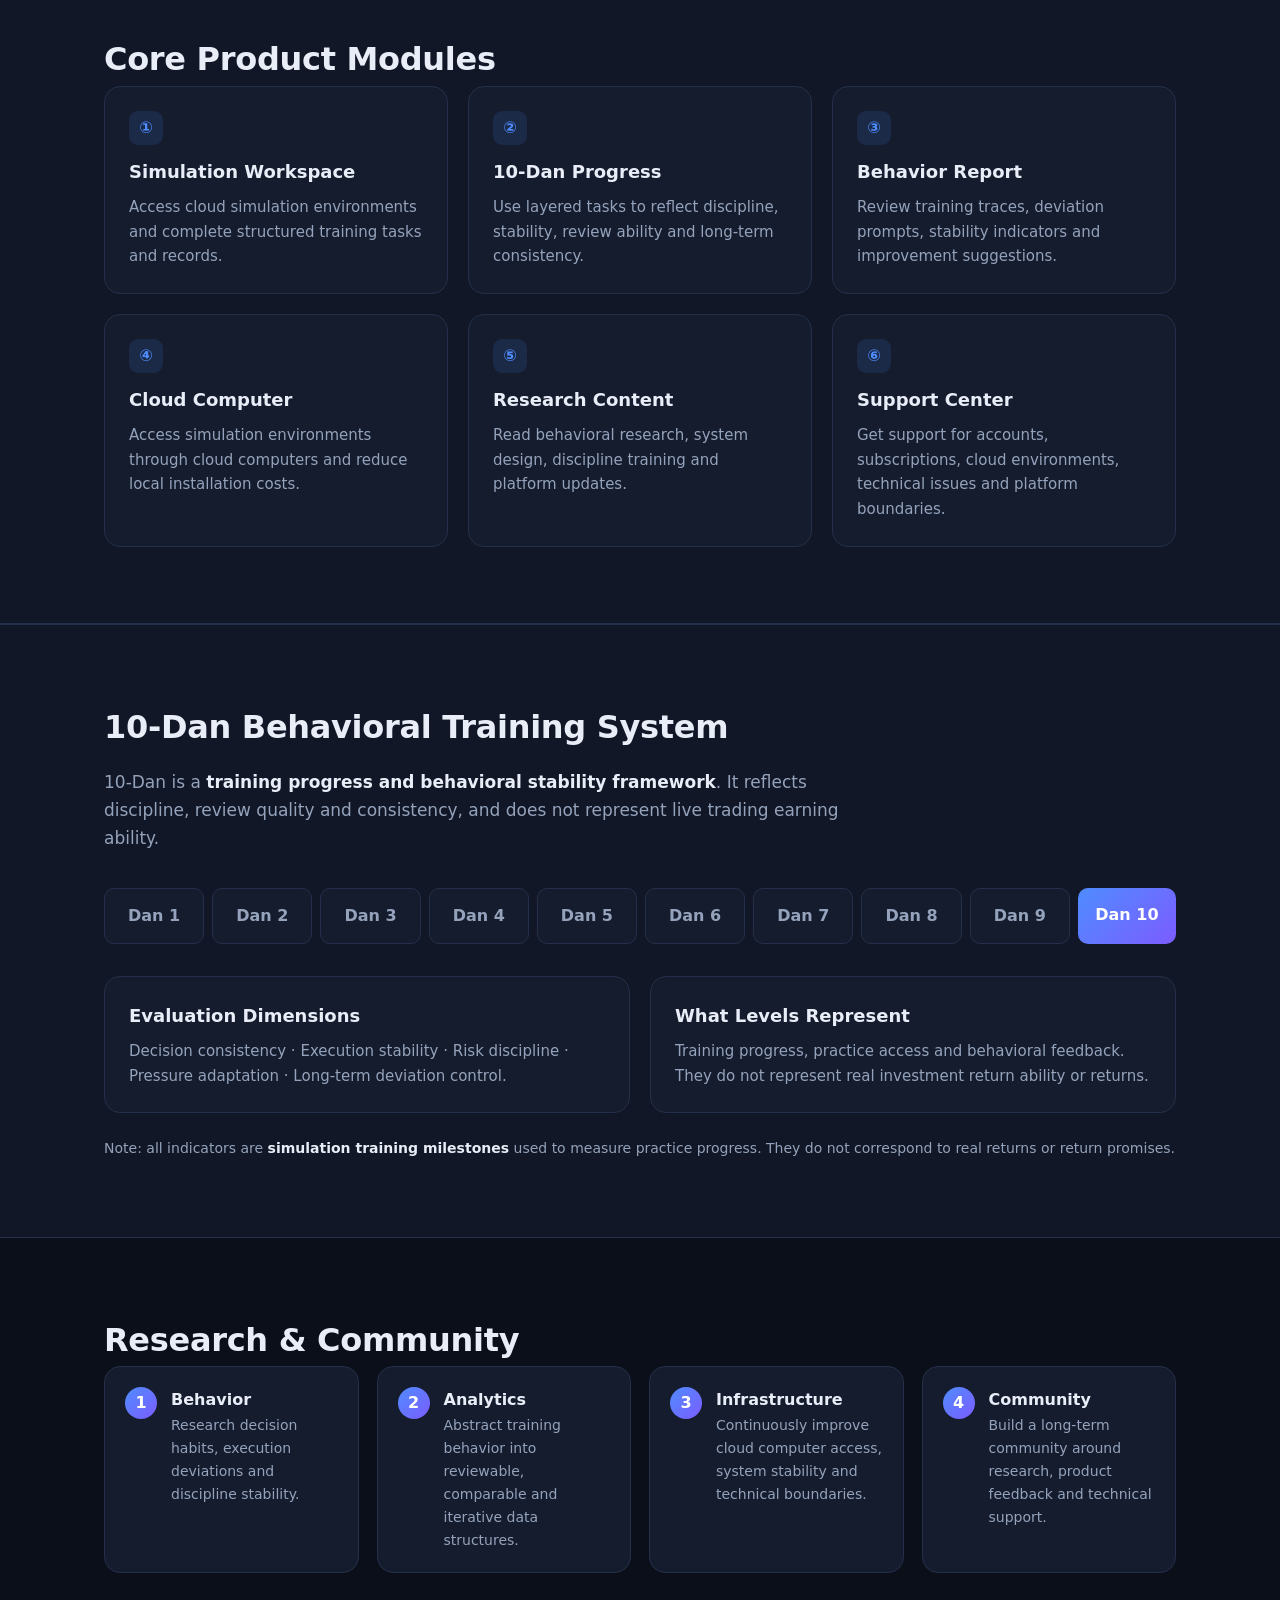
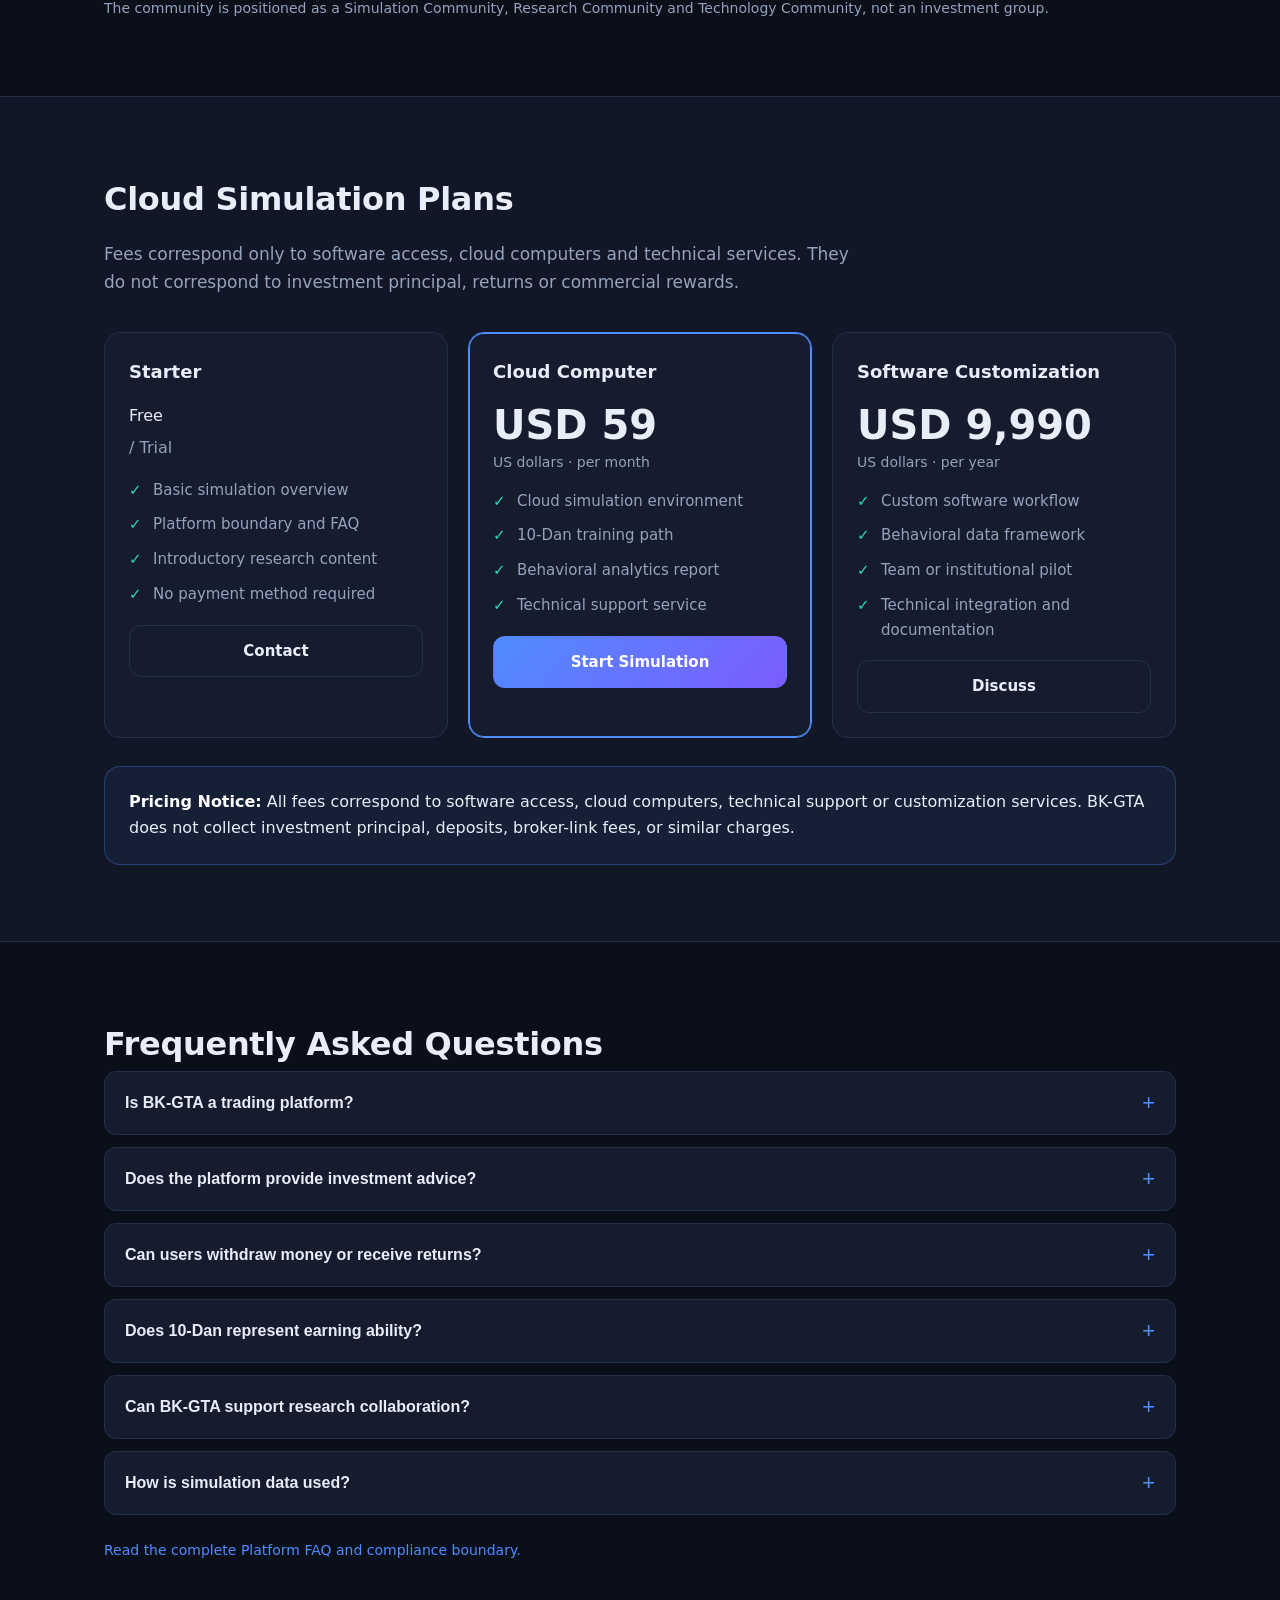
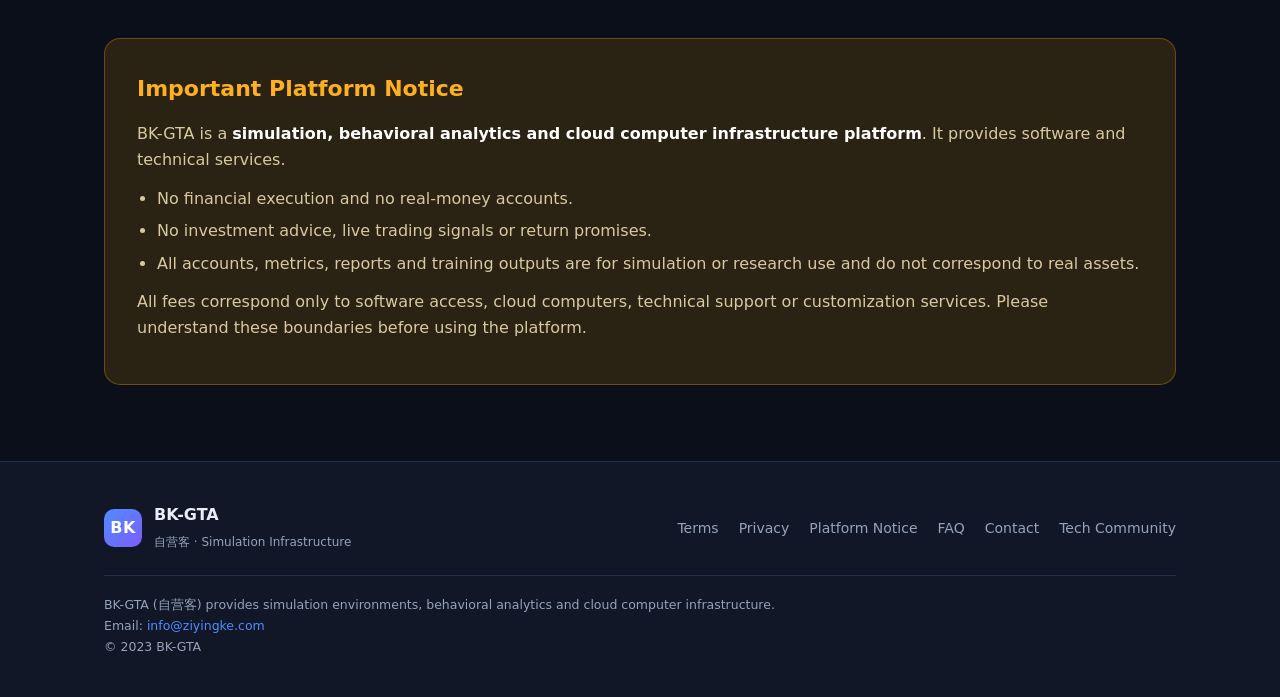
==== commit f6c06ae3: "Add info@ziyingke.com to contact page and site footer Co-authored-by: Cursor <cursoragent@cursor.com" ====
--- a/index.html
+++ b/index.html
@@ -366,7 +366,7 @@
         <a href="contact.html">Contact</a>
         <a href="https://bkgta.com" target="_blank" rel="noopener noreferrer" data-en="Tech Community" data-zh="技术社区">Tech Community</a>
       </nav>
-      <p class="footer-note" data-en="BK-GTA (自营客) provides simulation environments, behavioral analytics and cloud computer infrastructure. © 2023 BK-GTA" data-zh="BK-GTA（自营客）提供仿真环境、行为分析与云电脑基础设施。© 2023 BK-GTA">BK-GTA (自营客) provides simulation environments, behavioral analytics and cloud computer infrastructure. © 2023 BK-GTA</p>
+      <p class="footer-note" data-en="BK-GTA (自营客) provides simulation environments, behavioral analytics and cloud computer infrastructure.<br>Email: <a href='mailto:info@ziyingke.com'>info@ziyingke.com</a><br>© 2023 BK-GTA" data-zh="BK-GTA（自营客）提供仿真环境、行为分析与云电脑基础设施。<br>联系邮箱：<a href='mailto:info@ziyingke.com'>info@ziyingke.com</a><br>© 2023 BK-GTA">BK-GTA (自营客) provides simulation environments, behavioral analytics and cloud computer infrastructure.<br>Email: <a href="mailto:info@ziyingke.com">info@ziyingke.com</a><br>© 2023 BK-GTA</p>
     </div>
   </footer>
 
--- a/assets/css/style.css
+++ b/assets/css/style.css
@@ -240,7 +240,8 @@
 .footer-links { display: flex; gap: 20px; }
 .footer-links a { color: var(--muted); font-size: 14px; }
 .footer-links a:hover { color: var(--text); }
-.footer-note { width: 100%; color: var(--muted); font-size: 12.5px; border-top: 1px solid var(--border); padding-top: 18px; }
+.footer-note { width: 100%; color: var(--muted); font-size: 12.5px; border-top: 1px solid var(--border); padding-top: 18px; line-height: 1.7; }
+.footer-note a { color: var(--brand); }
 
 /* Legal pages */
 .legal { padding: 56px 0 80px; }
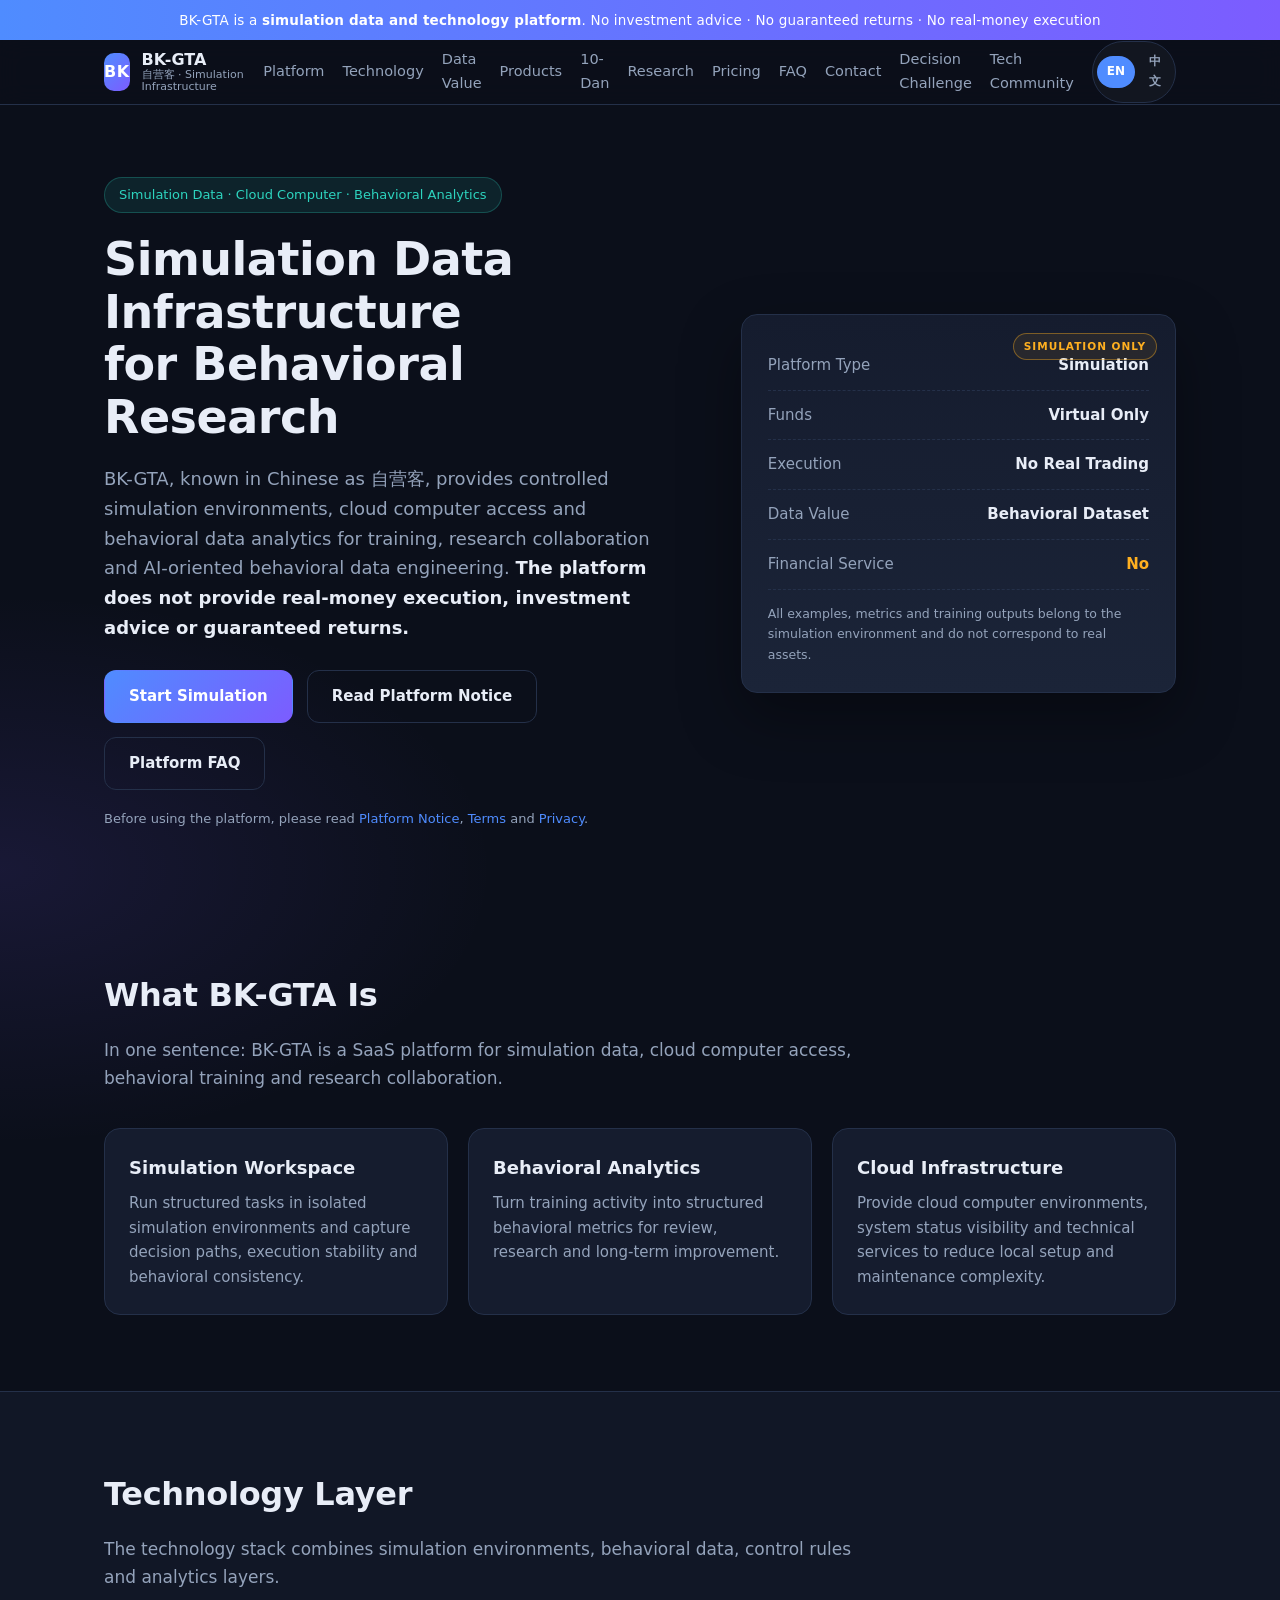
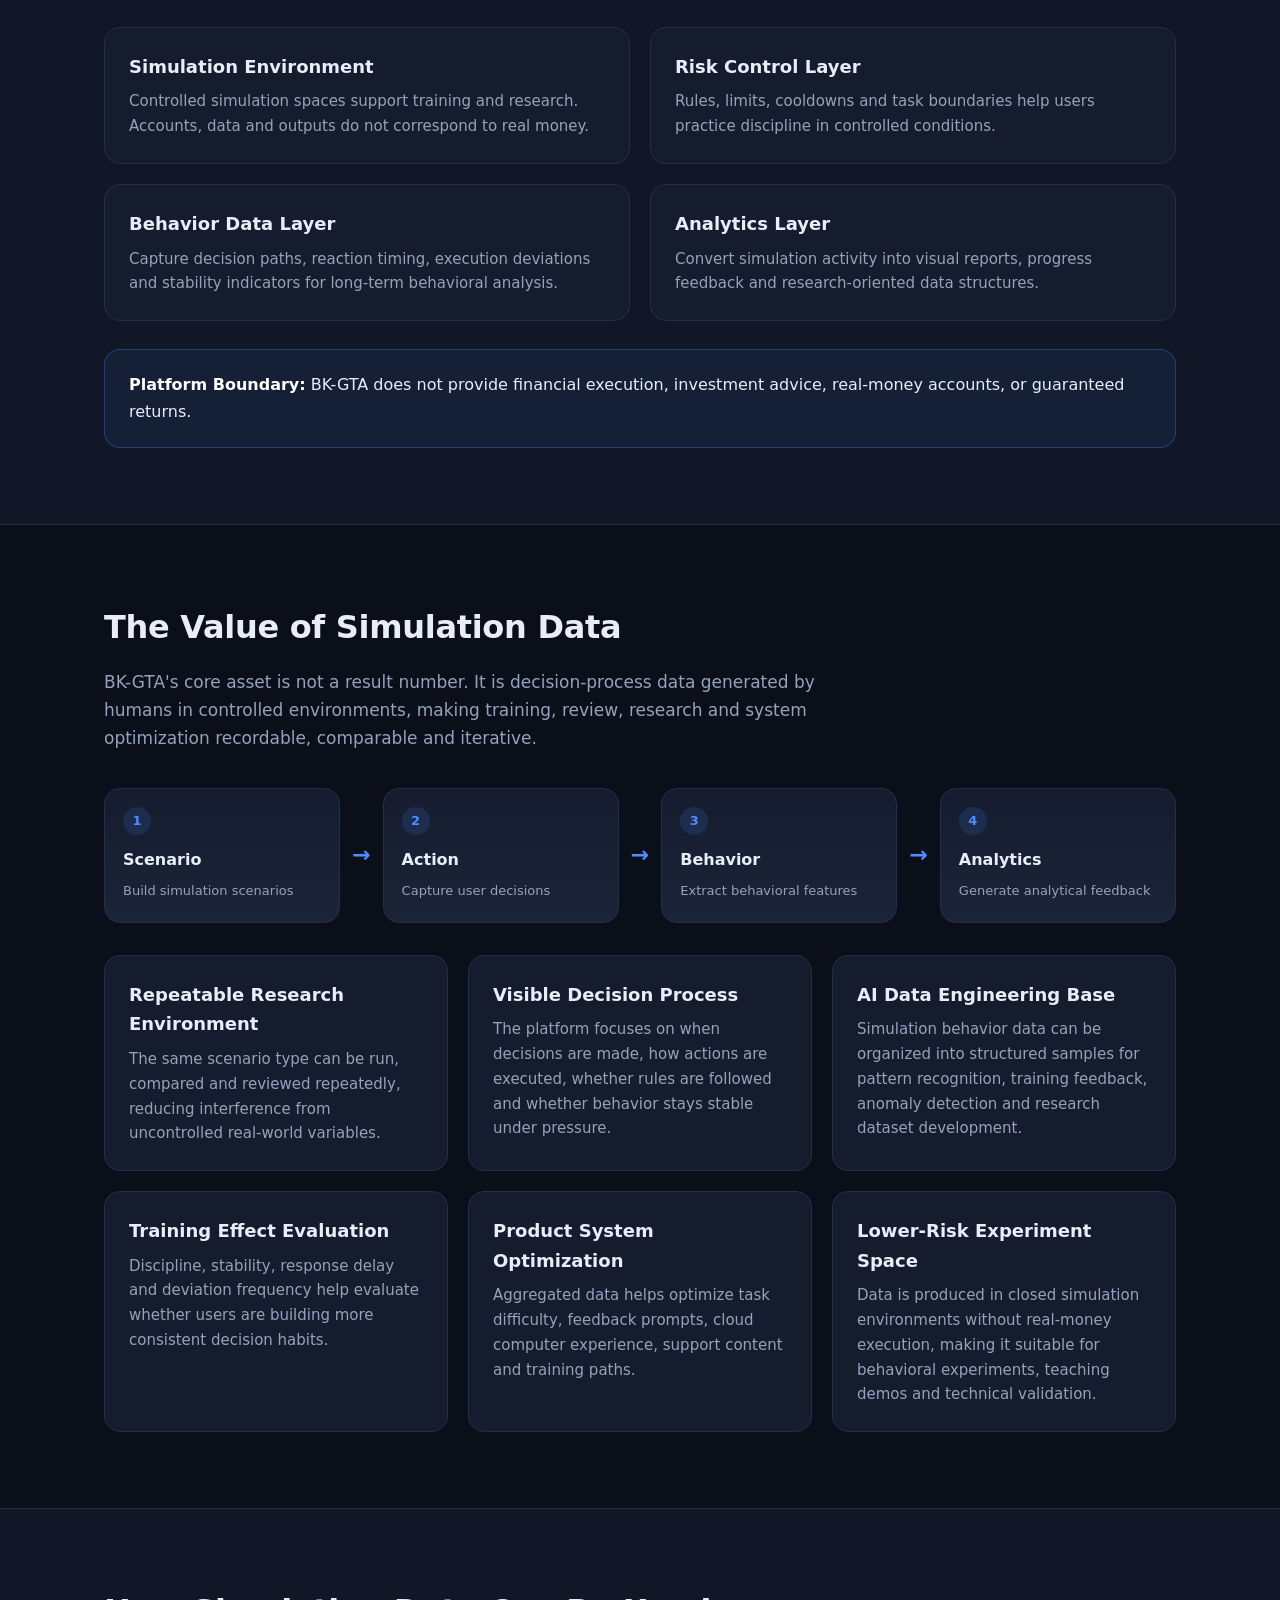
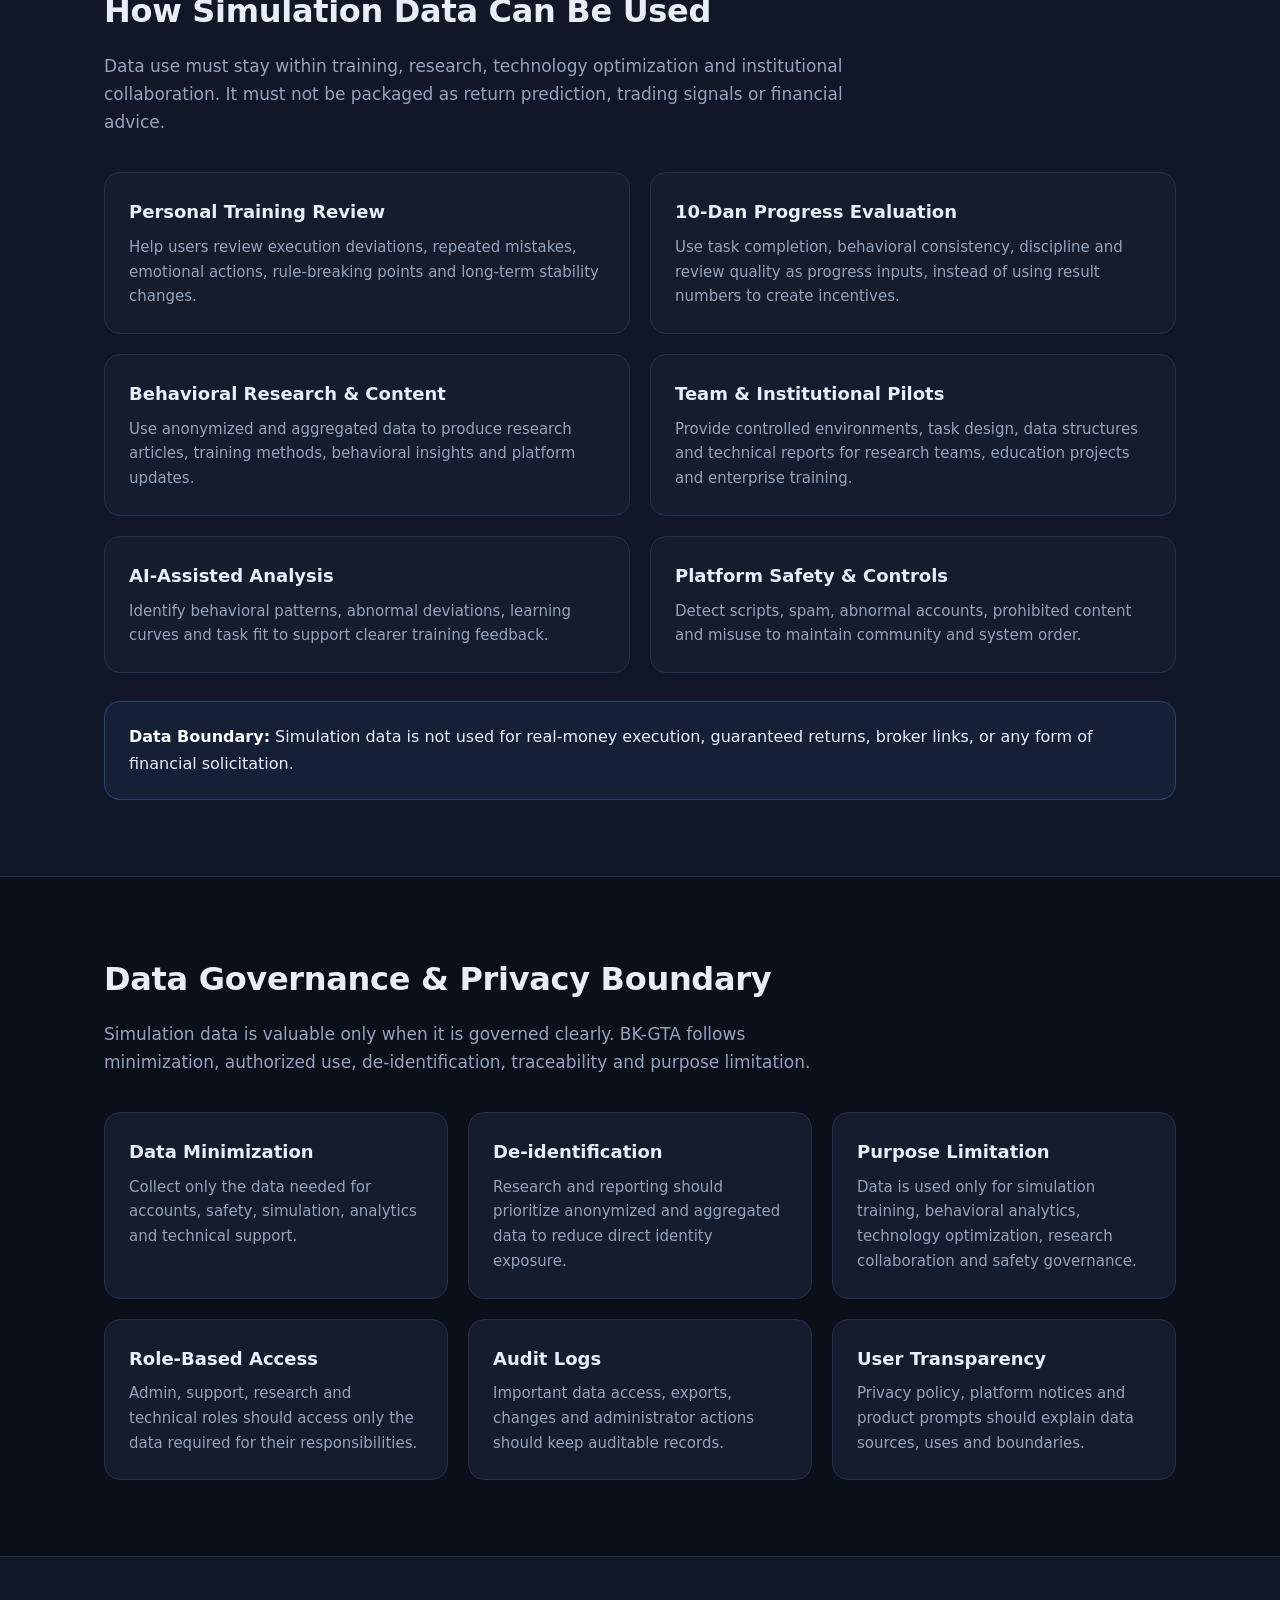
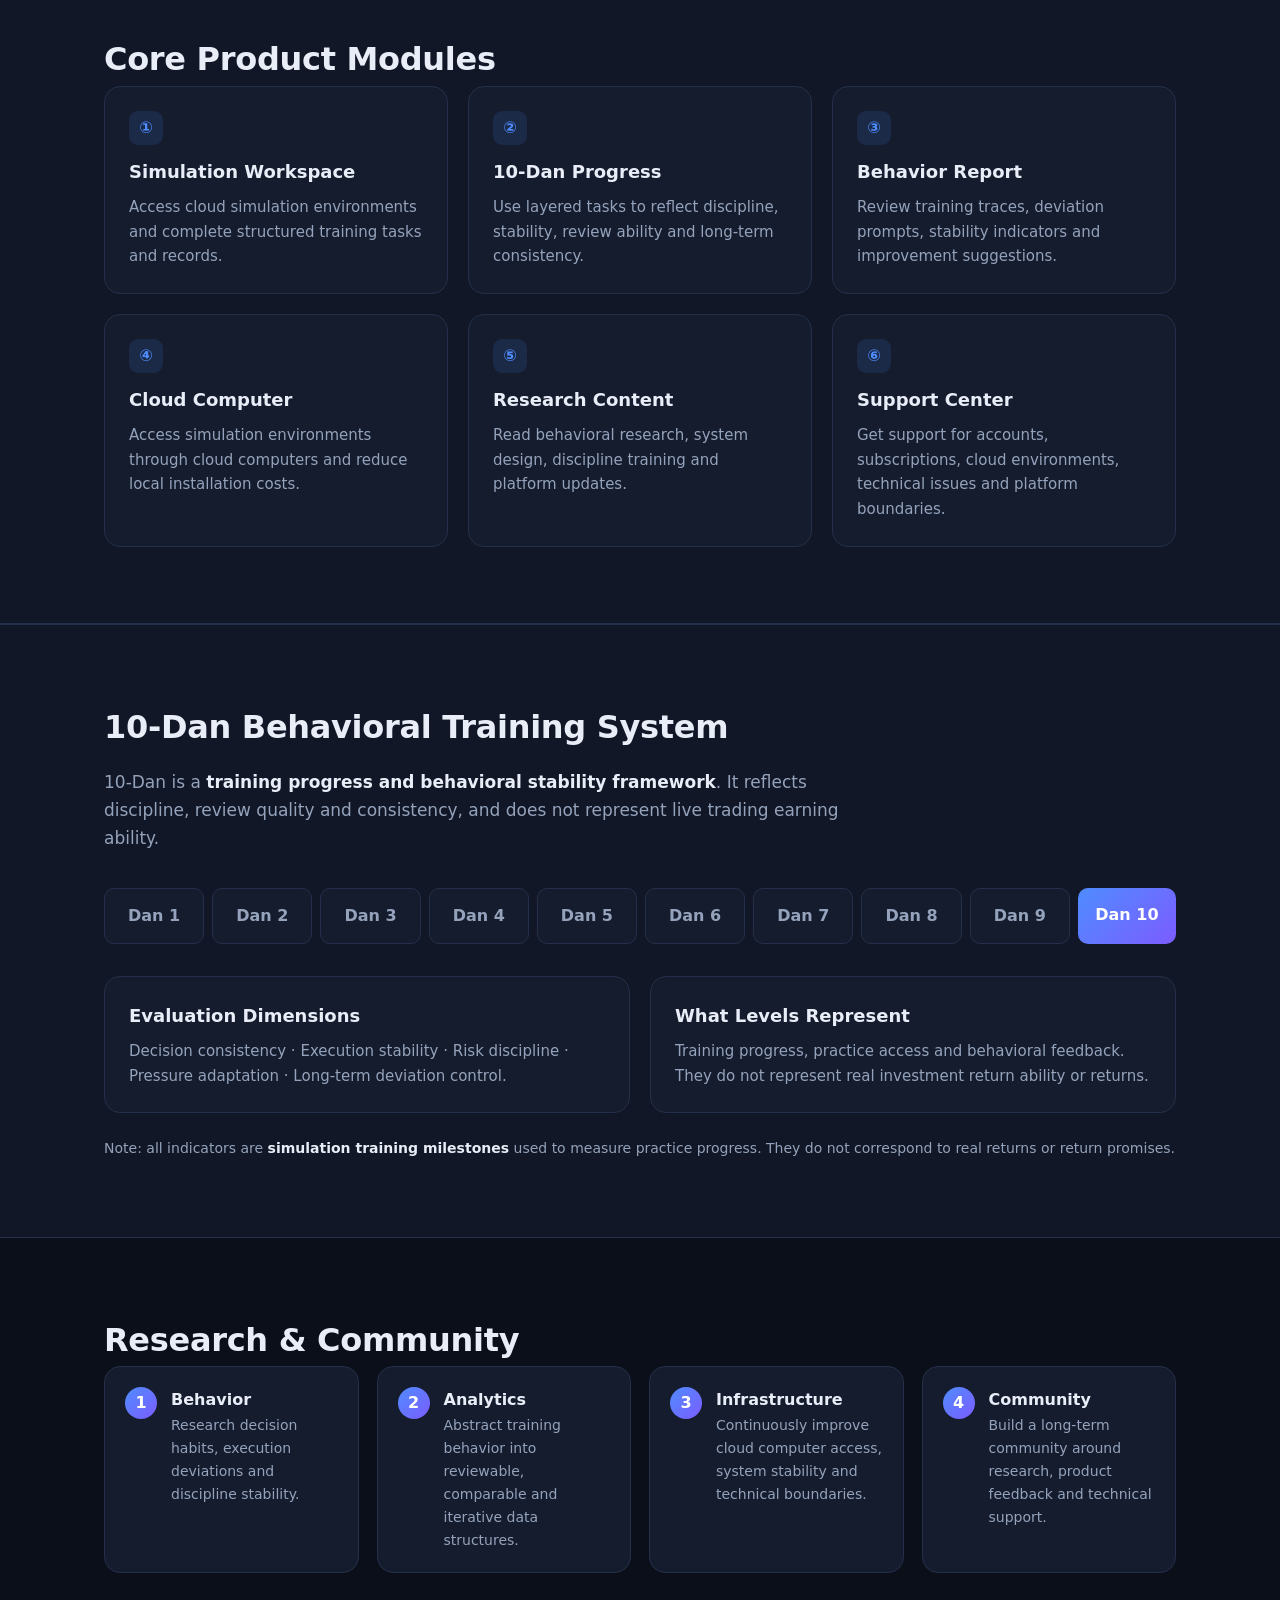
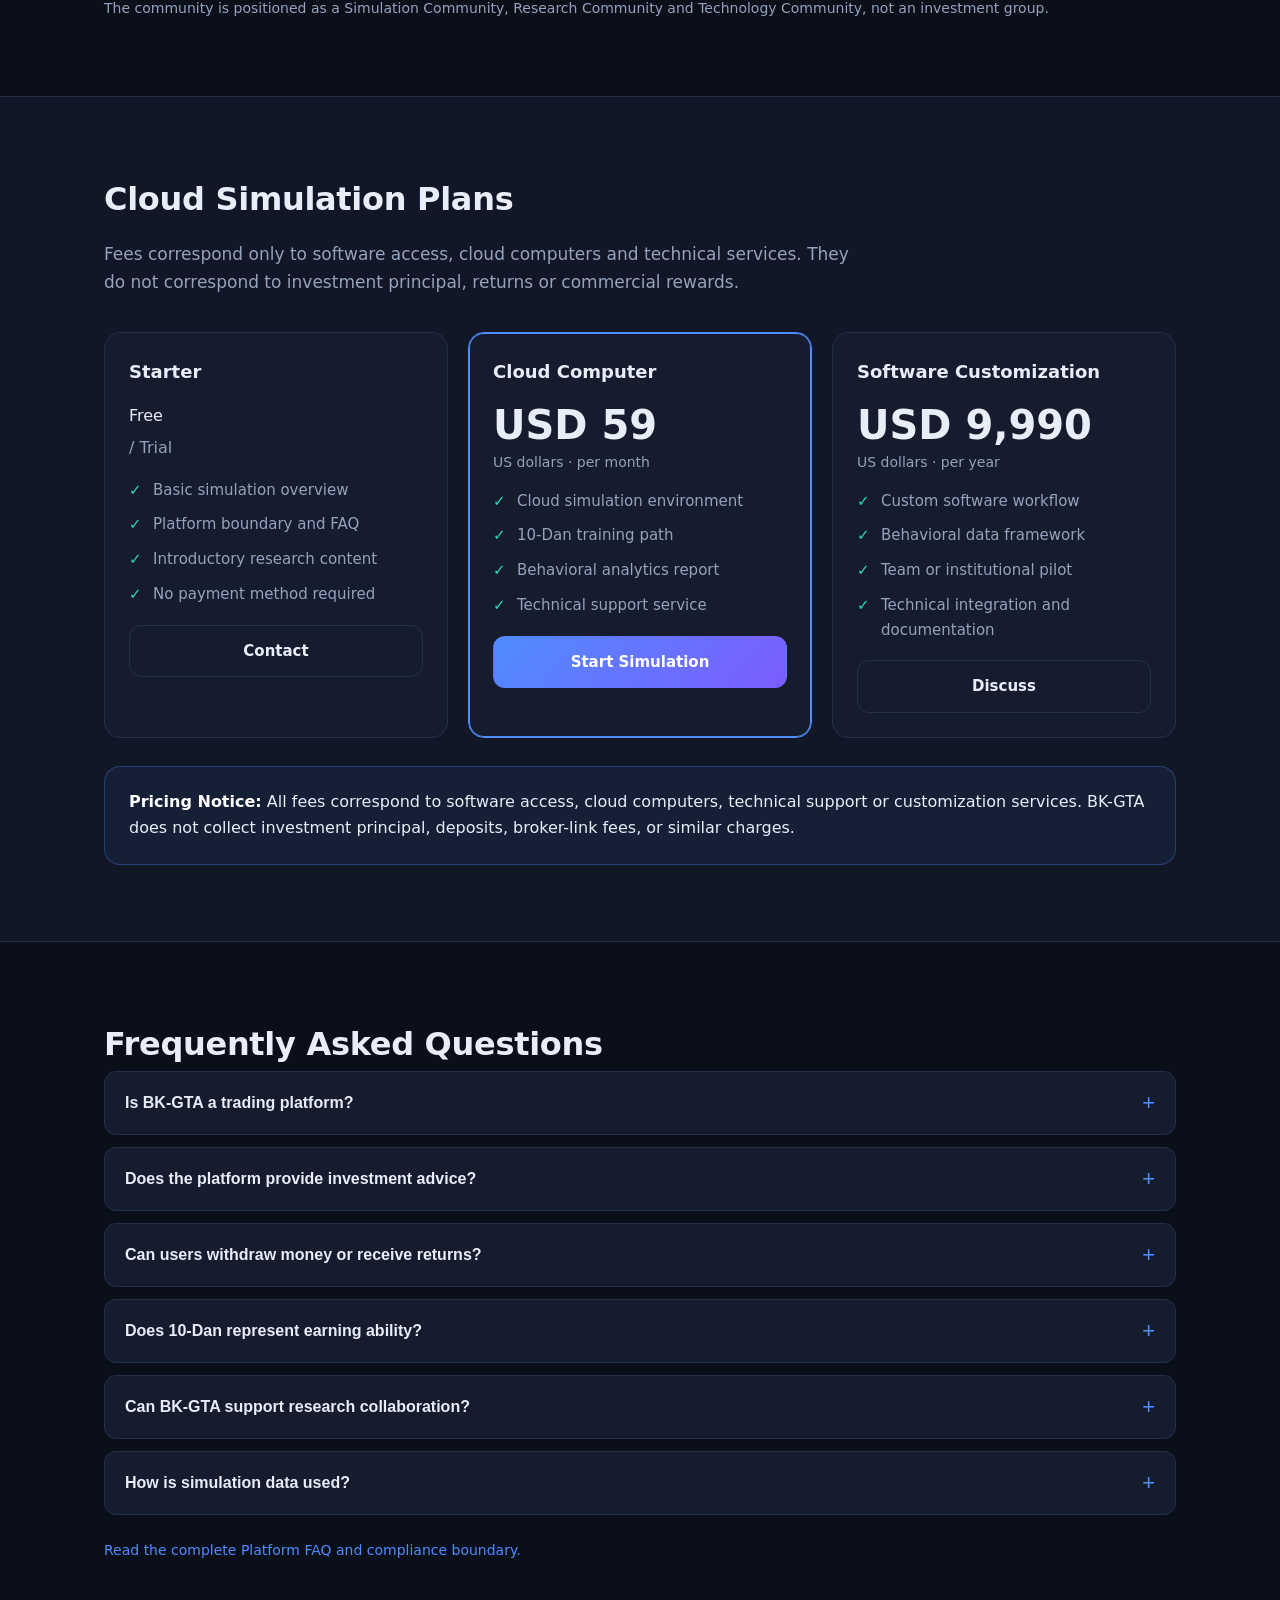
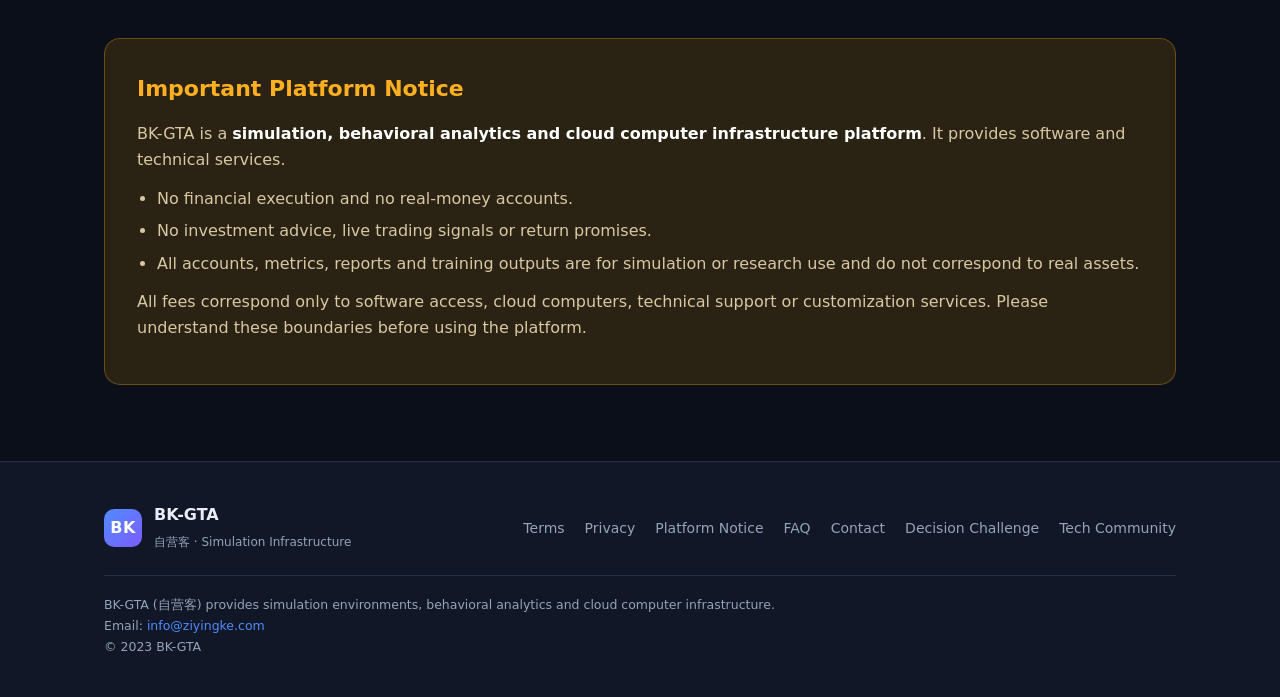
==== commit c3c9dabb: "Add Decision Challenge nav link to ziyingke site Link opens https://ai.ziyingke.com/ in a new tab fr" ====
--- a/index.html
+++ b/index.html
@@ -31,6 +31,7 @@
         <a href="#pricing" data-en="Pricing" data-zh="价格">Pricing</a>
         <a href="platform-faq.html">FAQ</a>
         <a href="contact.html">Contact</a>
+        <a href="https://ai.ziyingke.com/" target="_blank" rel="noopener noreferrer" data-en="Decision Challenge" data-zh="决策挑战">Decision Challenge</a>
         <a href="https://bkgta.com" target="_blank" rel="noopener noreferrer" data-en="Tech Community" data-zh="技术社区">Tech Community</a>
       </nav>
       <div class="lang-switch" aria-label="Language switcher">
@@ -364,6 +365,7 @@
         <a href="platform-notice.html">Platform Notice</a>
         <a href="platform-faq.html">FAQ</a>
         <a href="contact.html">Contact</a>
+        <a href="https://ai.ziyingke.com/" target="_blank" rel="noopener noreferrer" data-en="Decision Challenge" data-zh="决策挑战">Decision Challenge</a>
         <a href="https://bkgta.com" target="_blank" rel="noopener noreferrer" data-en="Tech Community" data-zh="技术社区">Tech Community</a>
       </nav>
       <p class="footer-note" data-en="BK-GTA (自营客) provides simulation environments, behavioral analytics and cloud computer infrastructure.<br>Email: <a href='mailto:info@ziyingke.com'>info@ziyingke.com</a><br>© 2023 BK-GTA" data-zh="BK-GTA（自营客）提供仿真环境、行为分析与云电脑基础设施。<br>联系邮箱：<a href='mailto:info@ziyingke.com'>info@ziyingke.com</a><br>© 2023 BK-GTA">BK-GTA (自营客) provides simulation environments, behavioral analytics and cloud computer infrastructure.<br>Email: <a href="mailto:info@ziyingke.com">info@ziyingke.com</a><br>© 2023 BK-GTA</p>
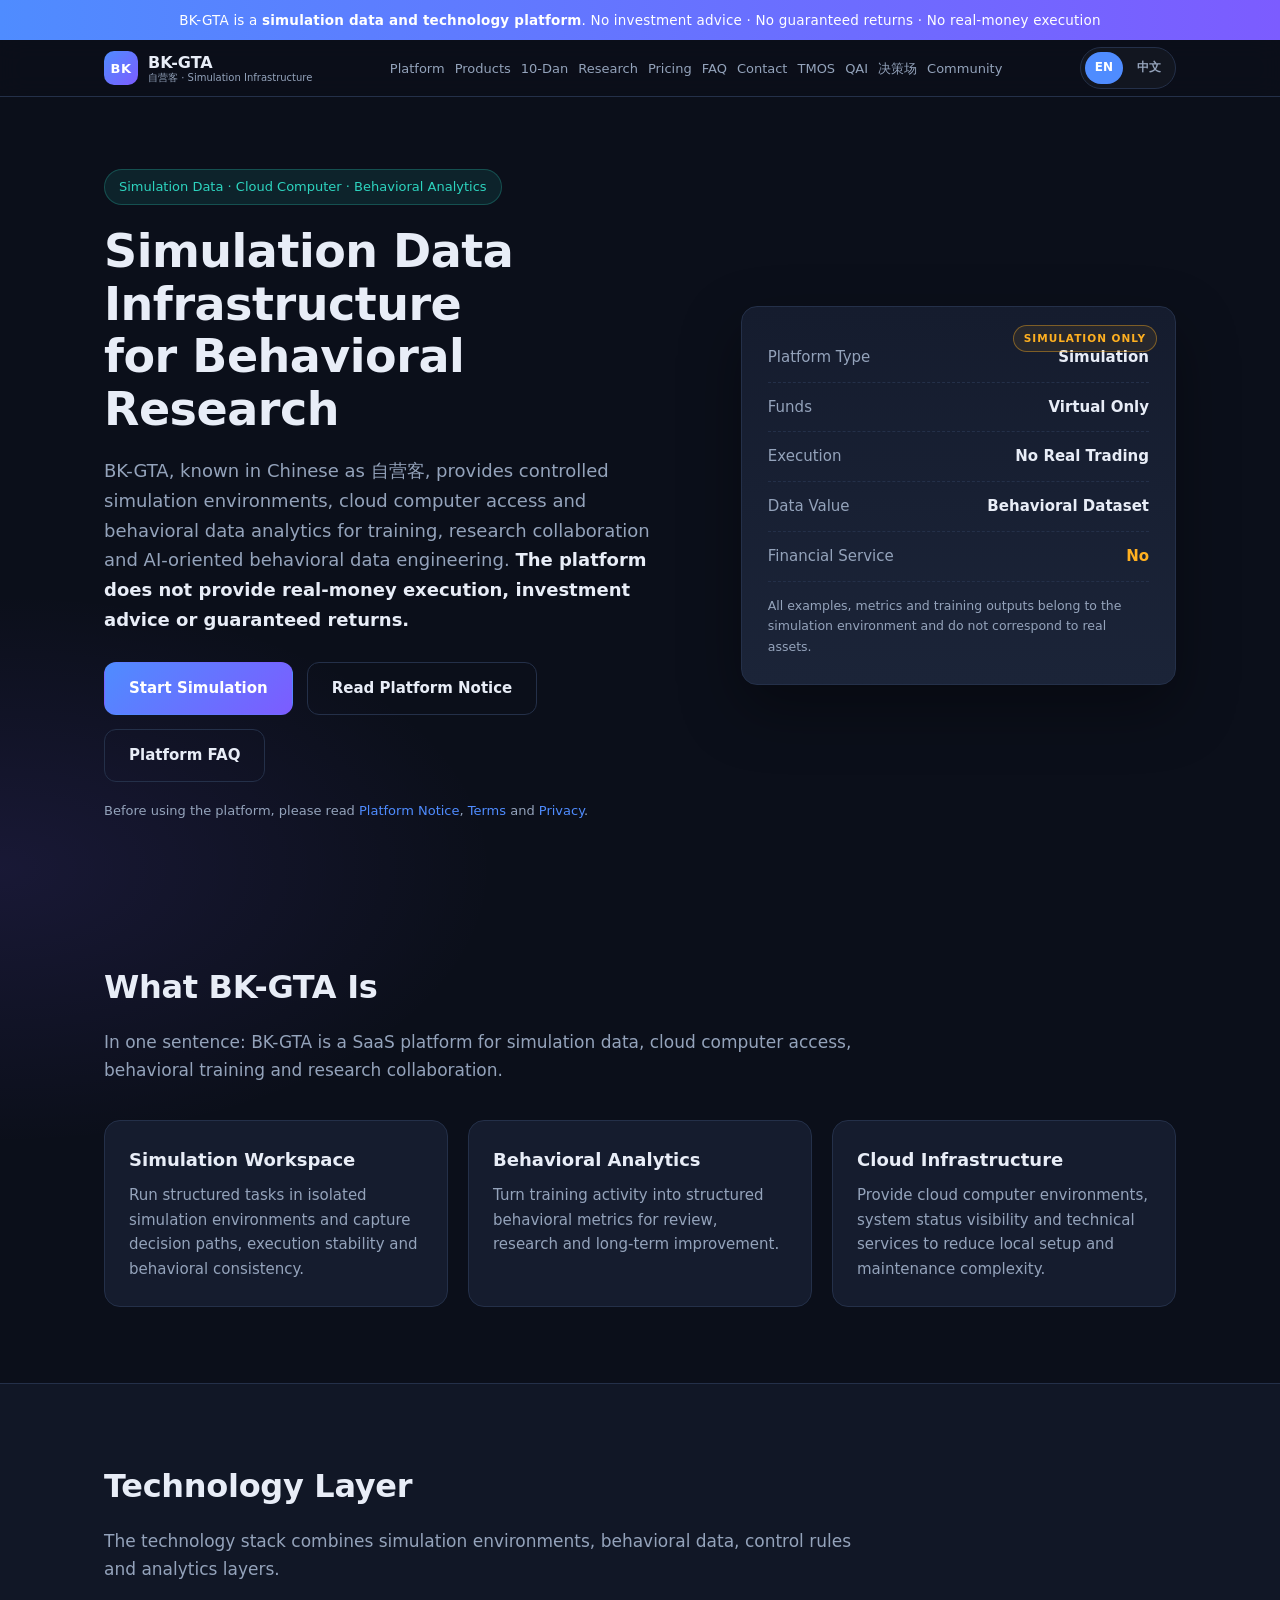
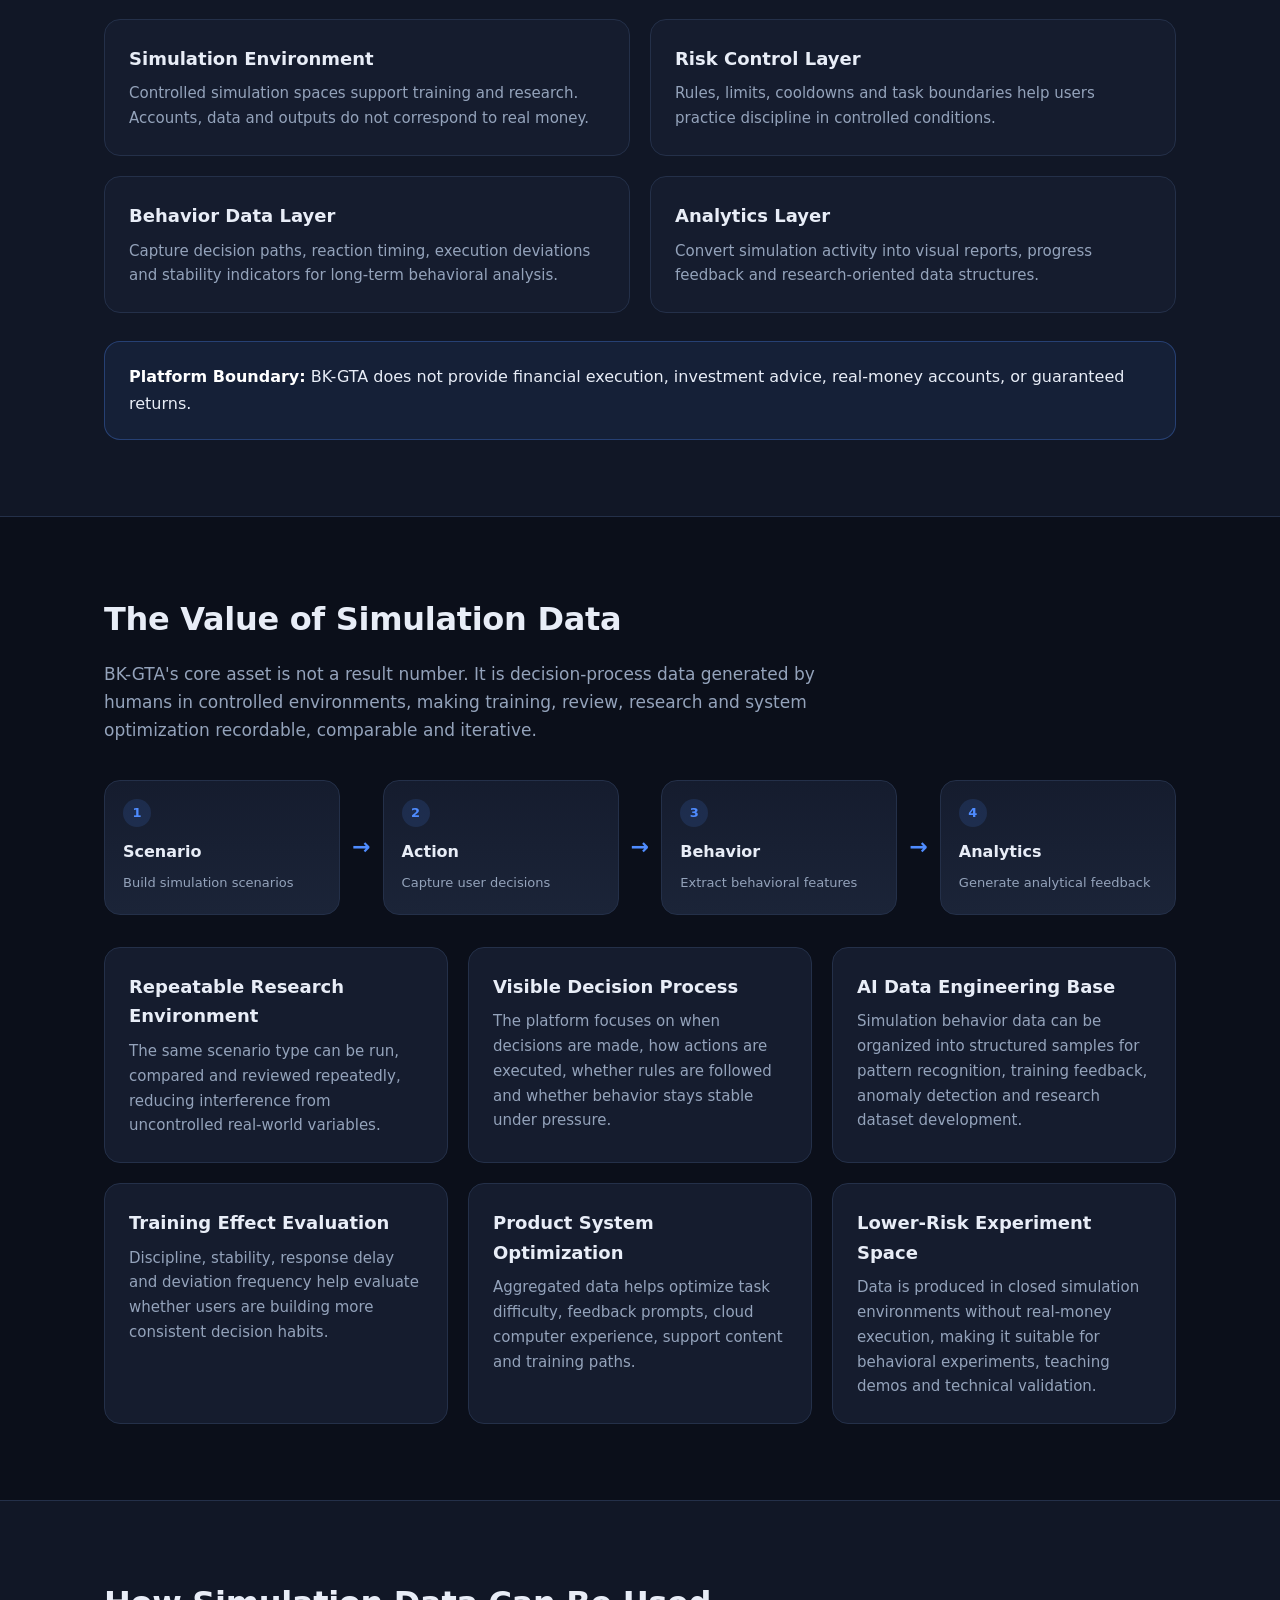
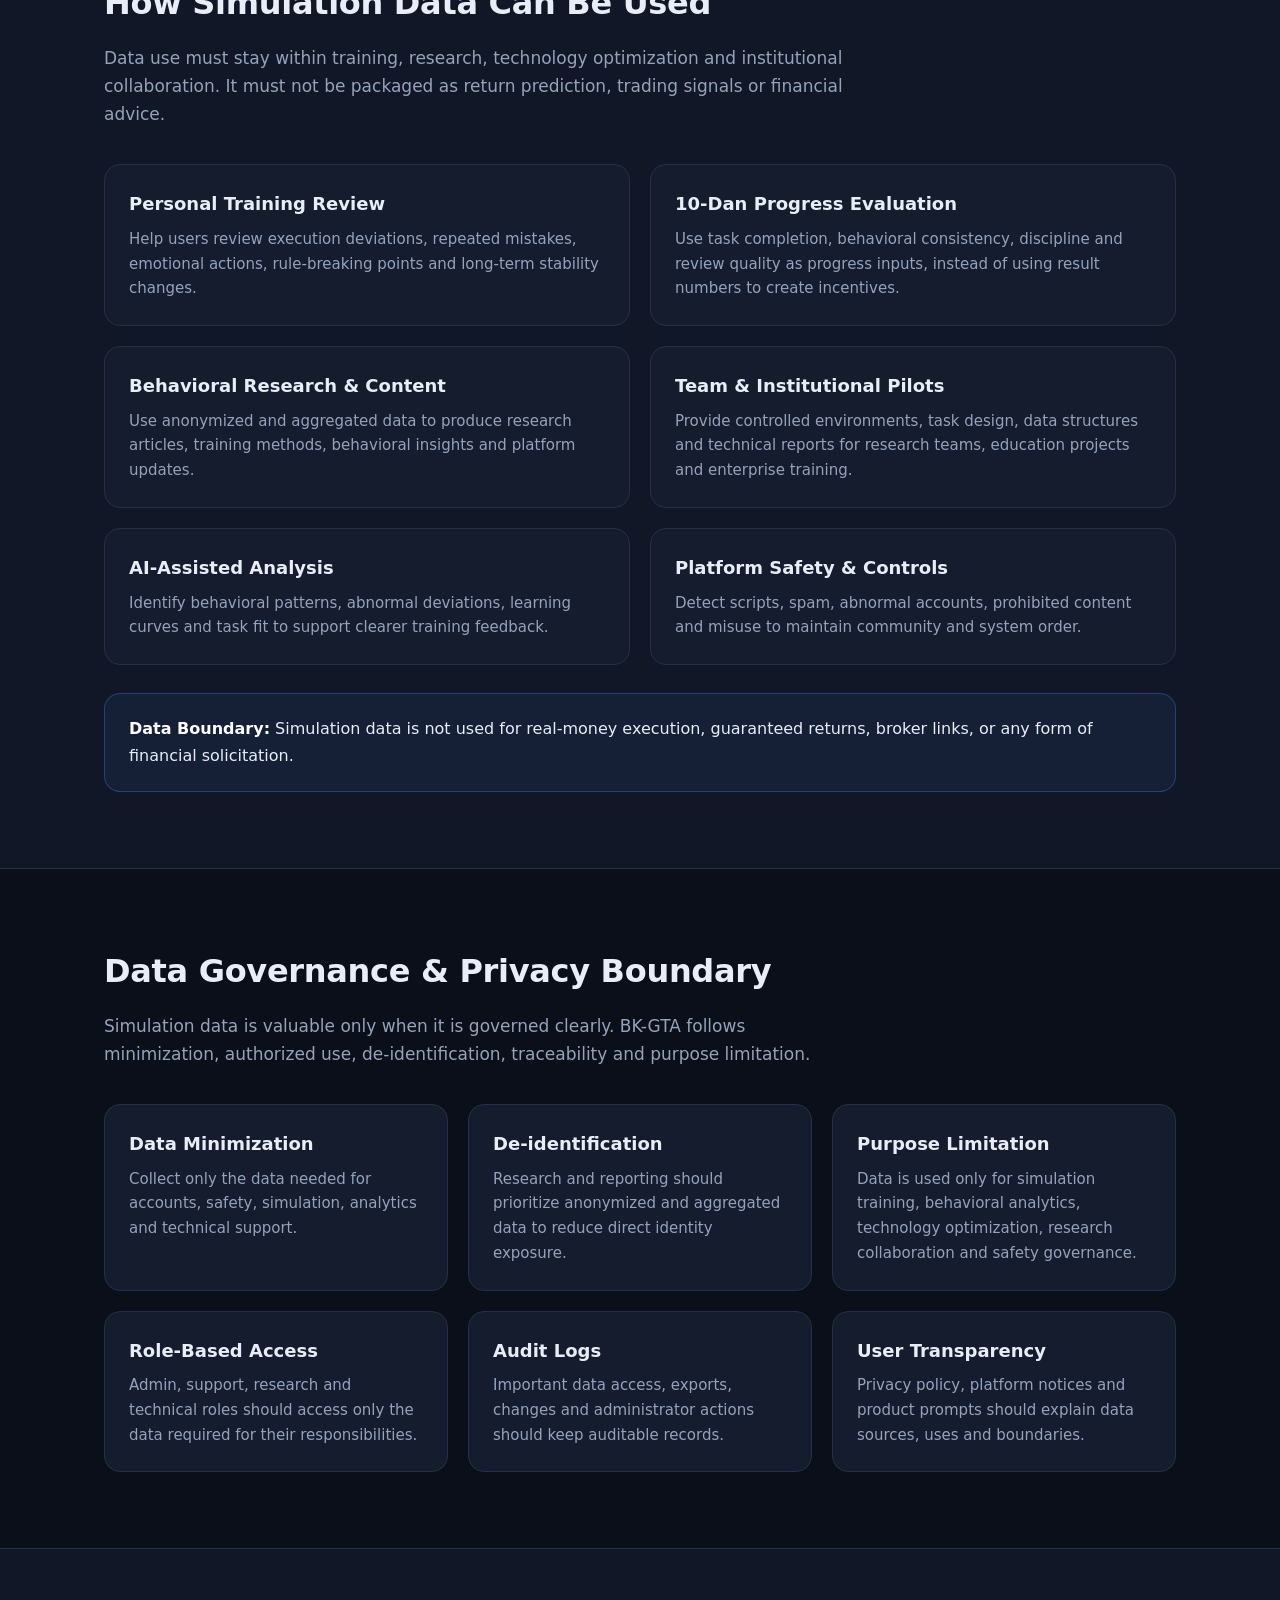
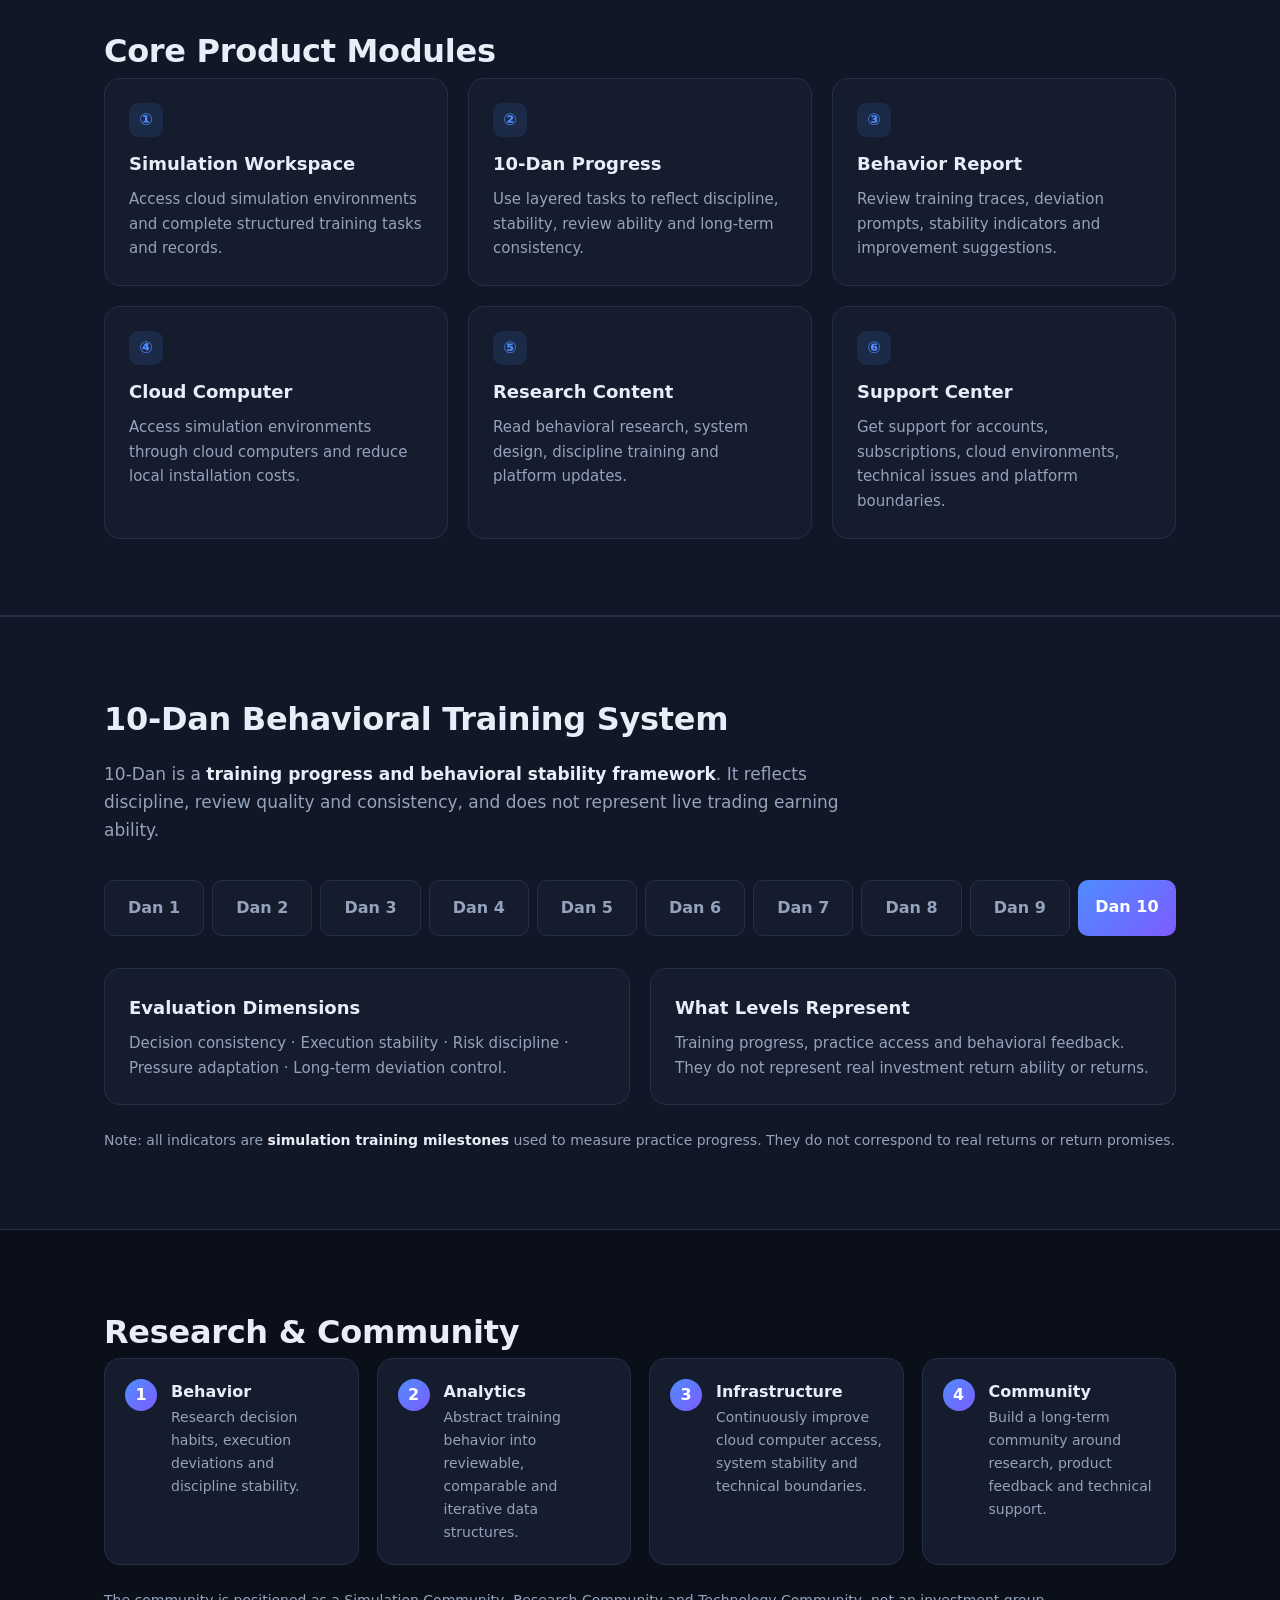
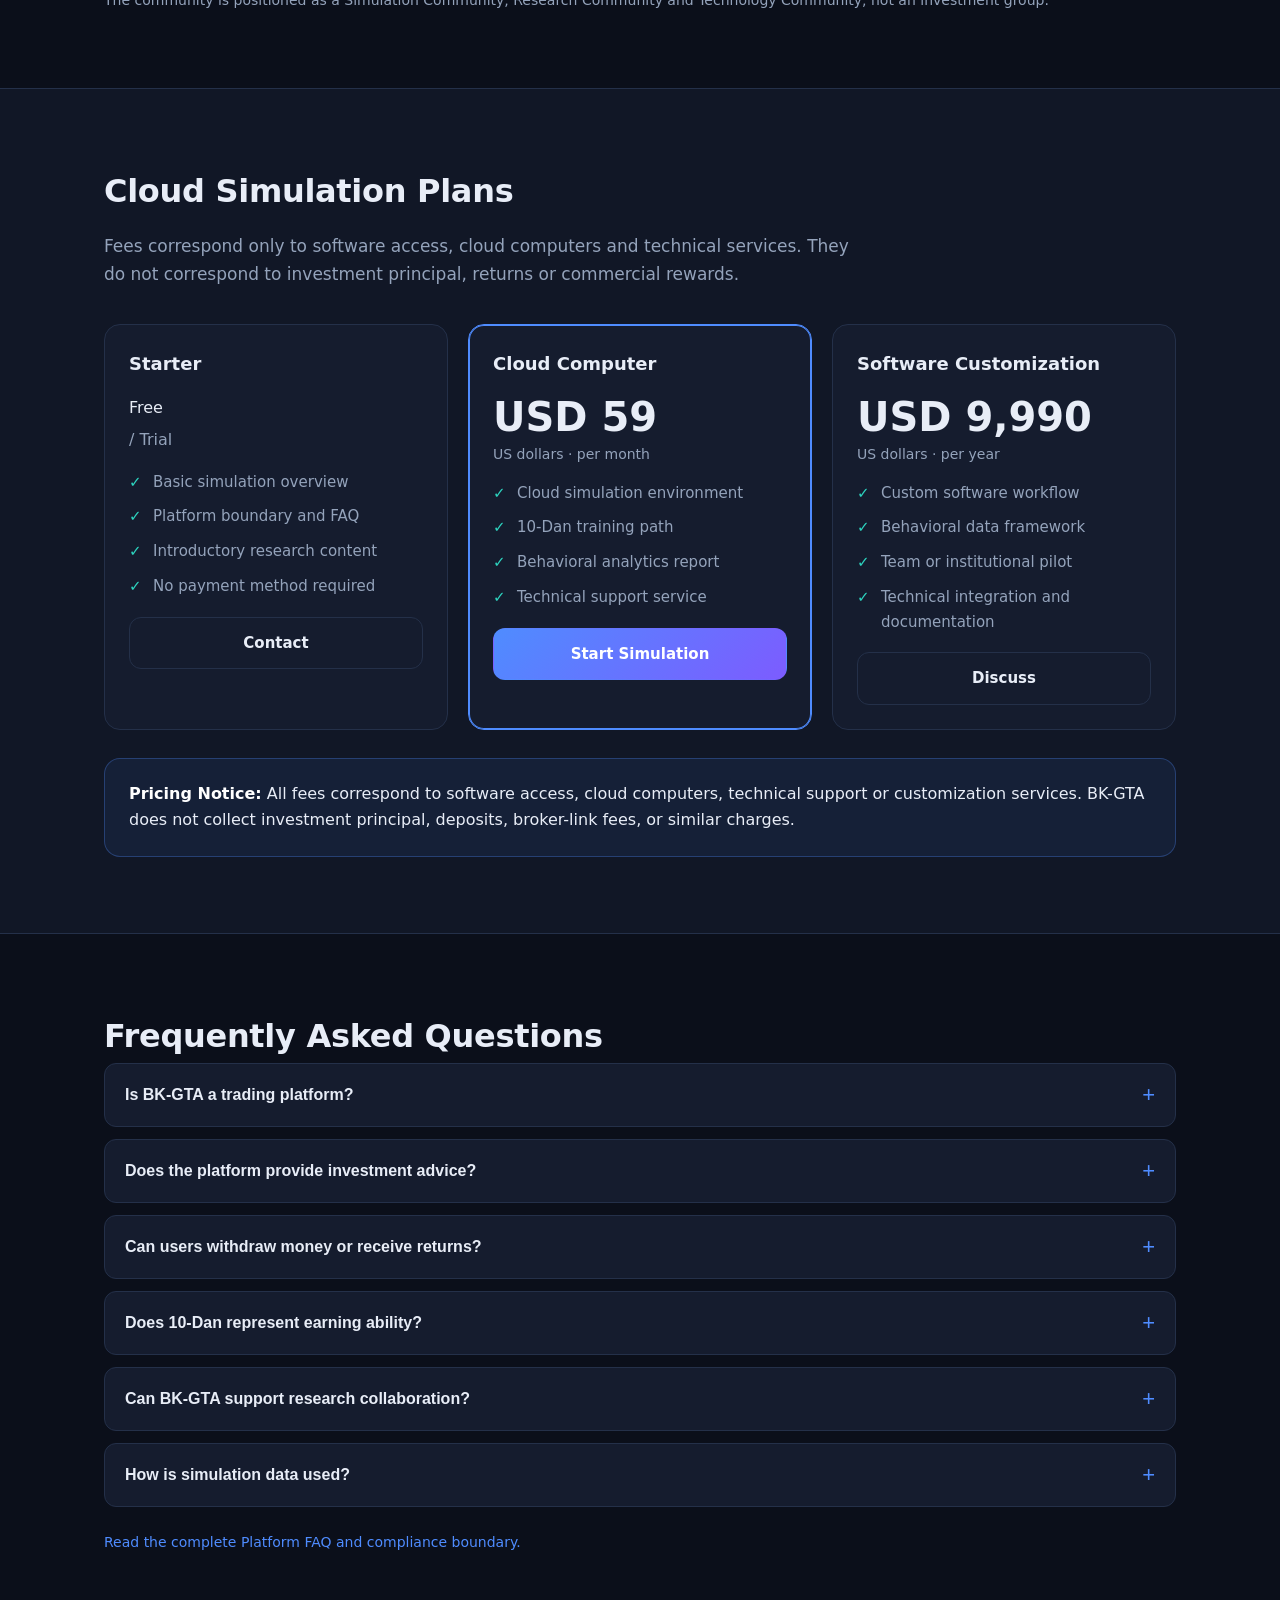
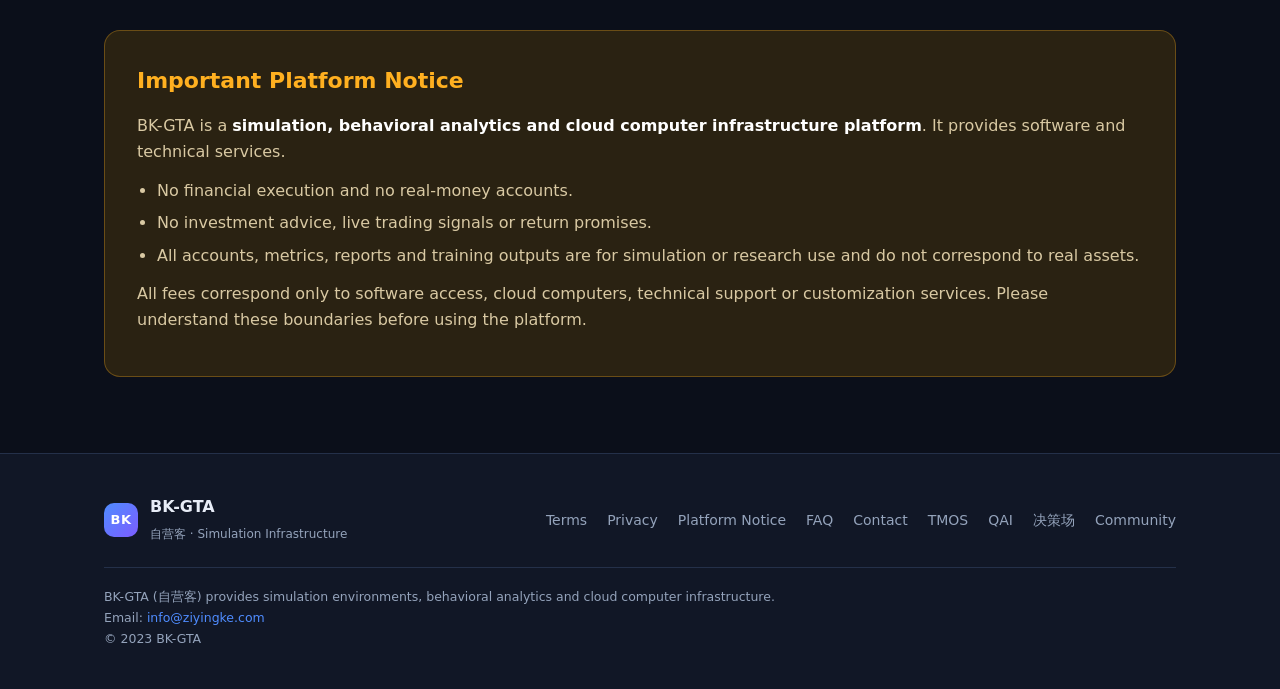
==== commit 0b7f53d9: "Add TMOS, QAI and 决策场 links and tighten site nav. Co-authored-by: Cursor <cursoragent@cursor.com>" ====
--- a/index.html
+++ b/index.html
@@ -22,17 +22,17 @@
         <span class="brand-text">BK-GTA<small data-en="自营客 · Simulation Infrastructure" data-zh="自营客 · 仿真基础设施">自营客 · Simulation Infrastructure</small></span>
       </a>
       <nav class="nav-links" id="navLinks">
-        <a href="#what" data-en="Platform" data-zh="平台定位">Platform</a>
-        <a href="#technology" data-en="Technology" data-zh="技术">Technology</a>
-        <a href="#data-value" data-en="Data Value" data-zh="数据价值">Data Value</a>
+        <a href="#what" data-en="Platform" data-zh="平台">Platform</a>
         <a href="#features" data-en="Products" data-zh="产品">Products</a>
         <a href="#rank">10-Dan</a>
-        <a href="#research">Research</a>
+        <a href="#research" data-en="Research" data-zh="研究">Research</a>
         <a href="#pricing" data-en="Pricing" data-zh="价格">Pricing</a>
         <a href="platform-faq.html">FAQ</a>
-        <a href="contact.html">Contact</a>
-        <a href="https://ai.ziyingke.com/" target="_blank" rel="noopener noreferrer" data-en="Decision Challenge" data-zh="决策挑战">Decision Challenge</a>
-        <a href="https://bkgta.com" target="_blank" rel="noopener noreferrer" data-en="Tech Community" data-zh="技术社区">Tech Community</a>
+        <a href="contact.html" data-en="Contact" data-zh="联系">Contact</a>
+        <a href="https://t.ziyingke.com/" target="_blank" rel="noopener noreferrer">TMOS</a>
+        <a href="https://q.ziyingke.com/" target="_blank" rel="noopener noreferrer">QAI</a>
+        <a href="https://ai.ziyingke.com/" target="_blank" rel="noopener noreferrer">决策场</a>
+        <a href="https://bkgta.com" target="_blank" rel="noopener noreferrer" data-en="Community" data-zh="社区">Community</a>
       </nav>
       <div class="lang-switch" aria-label="Language switcher">
         <button type="button" data-lang-switch="en">EN</button>
@@ -365,8 +365,10 @@
         <a href="platform-notice.html">Platform Notice</a>
         <a href="platform-faq.html">FAQ</a>
         <a href="contact.html">Contact</a>
-        <a href="https://ai.ziyingke.com/" target="_blank" rel="noopener noreferrer" data-en="Decision Challenge" data-zh="决策挑战">Decision Challenge</a>
-        <a href="https://bkgta.com" target="_blank" rel="noopener noreferrer" data-en="Tech Community" data-zh="技术社区">Tech Community</a>
+        <a href="https://t.ziyingke.com/" target="_blank" rel="noopener noreferrer">TMOS</a>
+        <a href="https://q.ziyingke.com/" target="_blank" rel="noopener noreferrer">QAI</a>
+        <a href="https://ai.ziyingke.com/" target="_blank" rel="noopener noreferrer">决策场</a>
+        <a href="https://bkgta.com" target="_blank" rel="noopener noreferrer" data-en="Community" data-zh="社区">Community</a>
       </nav>
       <p class="footer-note" data-en="BK-GTA (自营客) provides simulation environments, behavioral analytics and cloud computer infrastructure.<br>Email: <a href='mailto:info@ziyingke.com'>info@ziyingke.com</a><br>© 2023 BK-GTA" data-zh="BK-GTA（自营客）提供仿真环境、行为分析与云电脑基础设施。<br>联系邮箱：<a href='mailto:info@ziyingke.com'>info@ziyingke.com</a><br>© 2023 BK-GTA">BK-GTA (自营客) provides simulation environments, behavioral analytics and cloud computer infrastructure.<br>Email: <a href="mailto:info@ziyingke.com">info@ziyingke.com</a><br>© 2023 BK-GTA</p>
     </div>
--- a/assets/css/style.css
+++ b/assets/css/style.css
@@ -53,18 +53,18 @@
   backdrop-filter: blur(12px);
   border-bottom: 1px solid var(--border);
 }
-.nav-inner { display: flex; align-items: center; justify-content: space-between; gap: 18px; min-height: 64px; }
-.brand { display: flex; align-items: center; gap: 12px; color: var(--text); font-weight: 700; }
+.nav-inner { display: flex; align-items: center; justify-content: space-between; gap: 12px; min-height: 56px; }
+.brand { display: flex; align-items: center; gap: 10px; color: var(--text); font-weight: 700; flex-shrink: 0; }
 .brand-mark {
   display: grid; place-items: center;
-  width: 38px; height: 38px; border-radius: 10px;
+  width: 34px; height: 34px; border-radius: 10px;
   background: linear-gradient(135deg, var(--brand), var(--brand-2));
-  color: #fff; font-weight: 800; letter-spacing: .5px;
+  color: #fff; font-weight: 800; letter-spacing: .5px; font-size: 13px;
 }
 .brand-text { display: flex; flex-direction: column; line-height: 1.1; }
-.brand-text small { font-size: 11px; color: var(--muted); font-weight: 500; }
-.nav-links { display: flex; gap: 18px; align-items: center; }
-.nav-links a { color: var(--muted); font-size: 14.5px; font-weight: 500; }
+.brand-text small { font-size: 10px; color: var(--muted); font-weight: 500; }
+.nav-links { display: flex; flex-wrap: wrap; justify-content: flex-end; gap: 6px 10px; align-items: center; }
+.nav-links a { color: var(--muted); font-size: 13px; font-weight: 500; white-space: nowrap; }
 .nav-links a:hover { color: var(--text); }
 .lang-switch {
   display: inline-flex; align-items: center; gap: 4px; padding: 4px;
@@ -256,20 +256,22 @@
 .legal .lead-box p { color: var(--text); }
 
 /* Responsive */
+@media (max-width: 1100px) {
+  .nav-links#navLinks {
+    position: absolute; top: 56px; left: 0; right: 0; flex-direction: column;
+    background: var(--bg-alt); border-bottom: 1px solid var(--border); padding: 12px 24px; gap: 4px;
+    display: none; flex-wrap: nowrap; justify-content: flex-start;
+  }
+  .nav-links#navLinks.open { display: flex; }
+  .nav-links#navLinks a { padding: 10px 0; }
+  .nav-toggle { display: block; }
+}
 @media (max-width: 880px) {
-  .nav-links {
-    position: absolute; top: 64px; left: 0; right: 0; flex-direction: column;
-    background: var(--bg-alt); border-bottom: 1px solid var(--border); padding: 12px 24px; gap: 4px;
-    display: none;
-  }
   .nav-links:not(#navLinks) {
     position: static; display: flex; flex-direction: row; flex-wrap: wrap;
-    background: transparent; border-bottom: 0; padding: 0; gap: 14px;
+    background: transparent; border-bottom: 0; padding: 0; gap: 10px 12px;
   }
-  .nav-links.open { display: flex; }
-  .nav-links a { padding: 10px 0; }
   .nav-links:not(#navLinks) a { padding: 0; }
-  .nav-toggle { display: block; }
   .hero-inner { grid-template-columns: 1fr; gap: 32px; }
   .hero h1 { font-size: 34px; }
   .grid-2, .grid-3, .timeline { grid-template-columns: 1fr; }
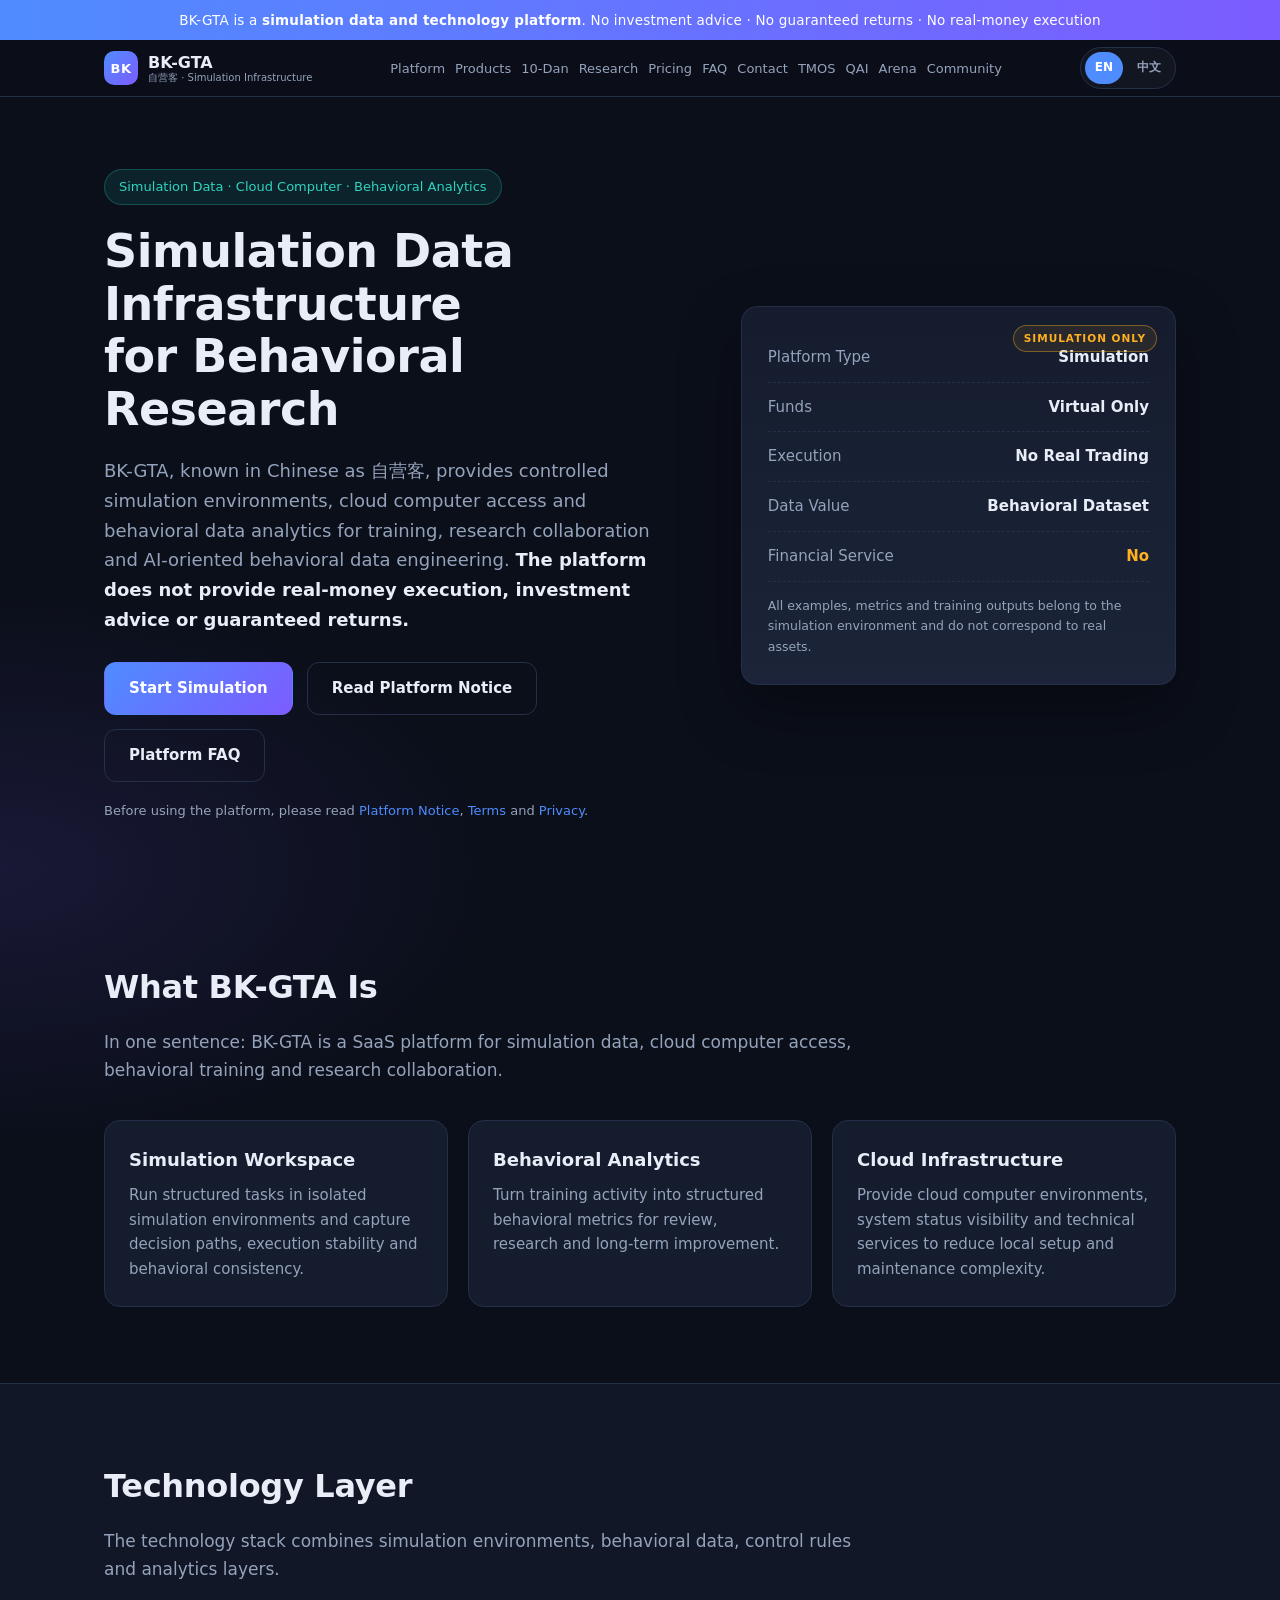
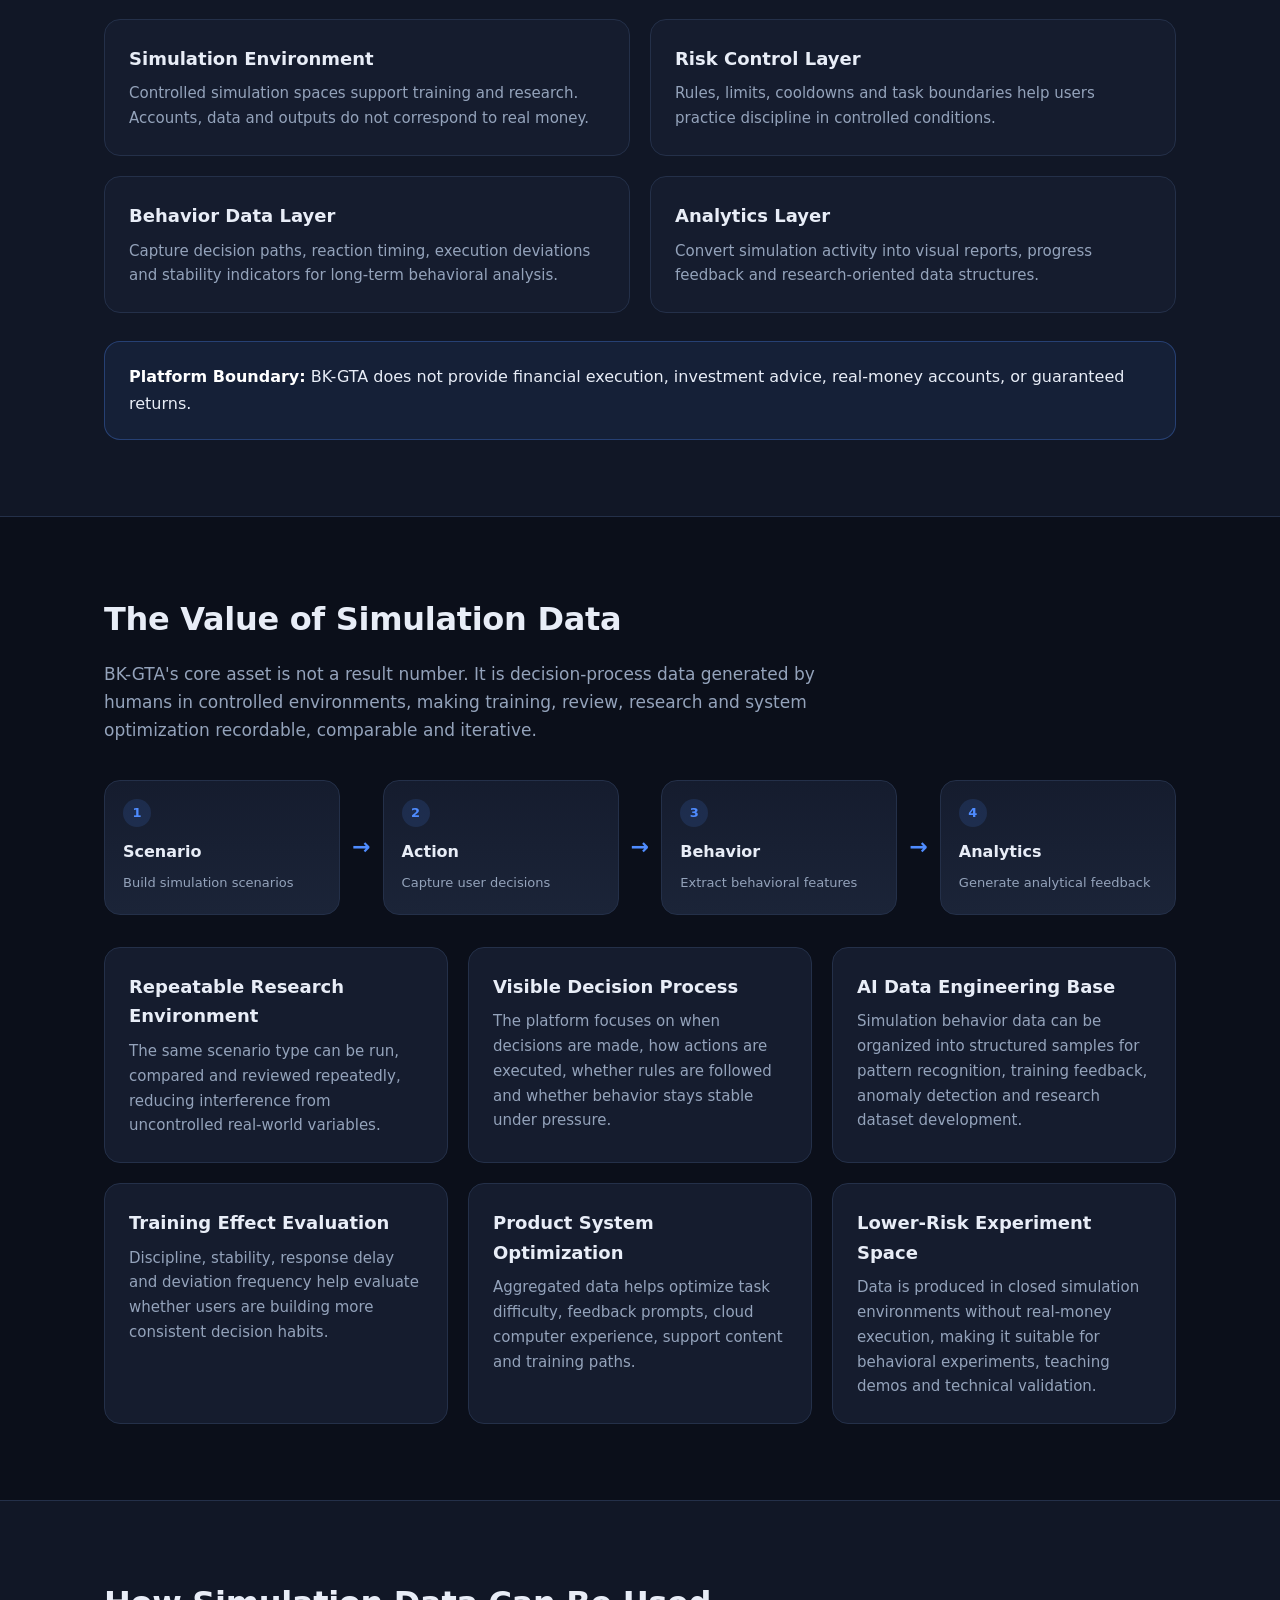
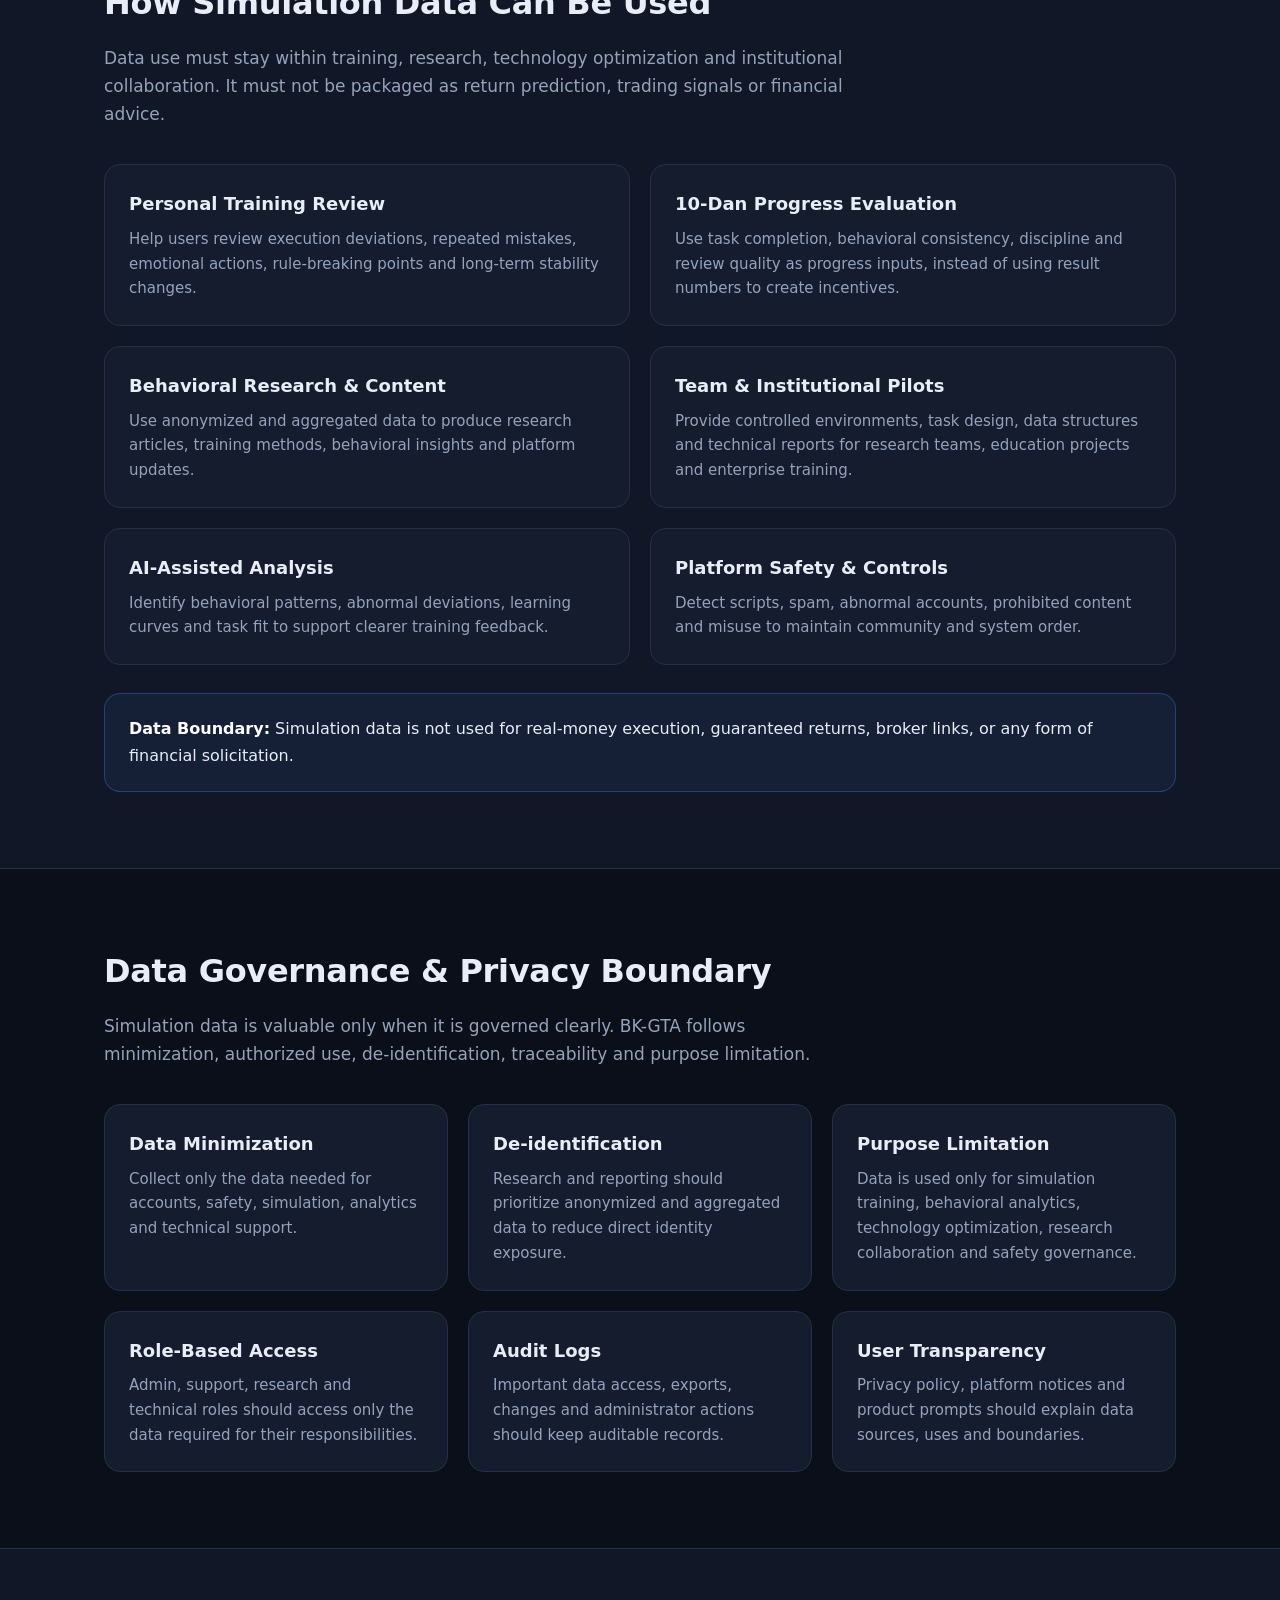
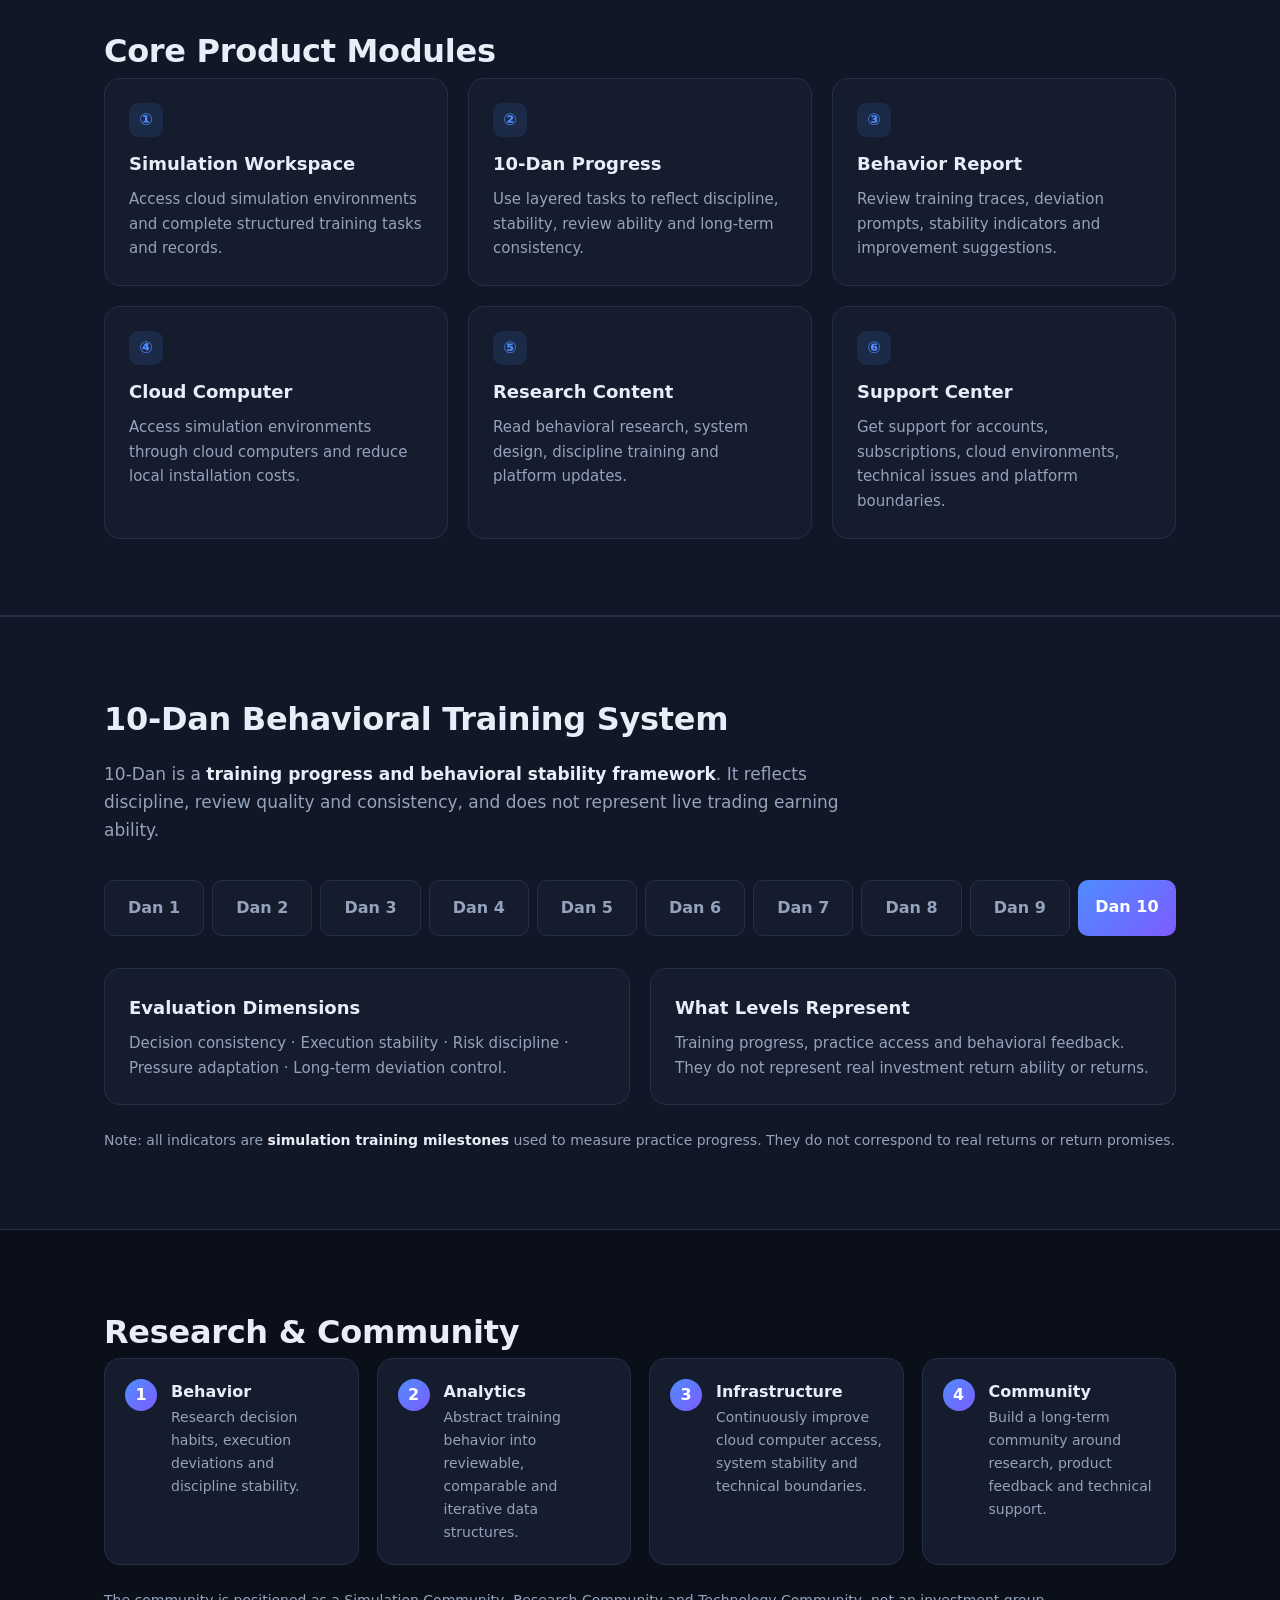
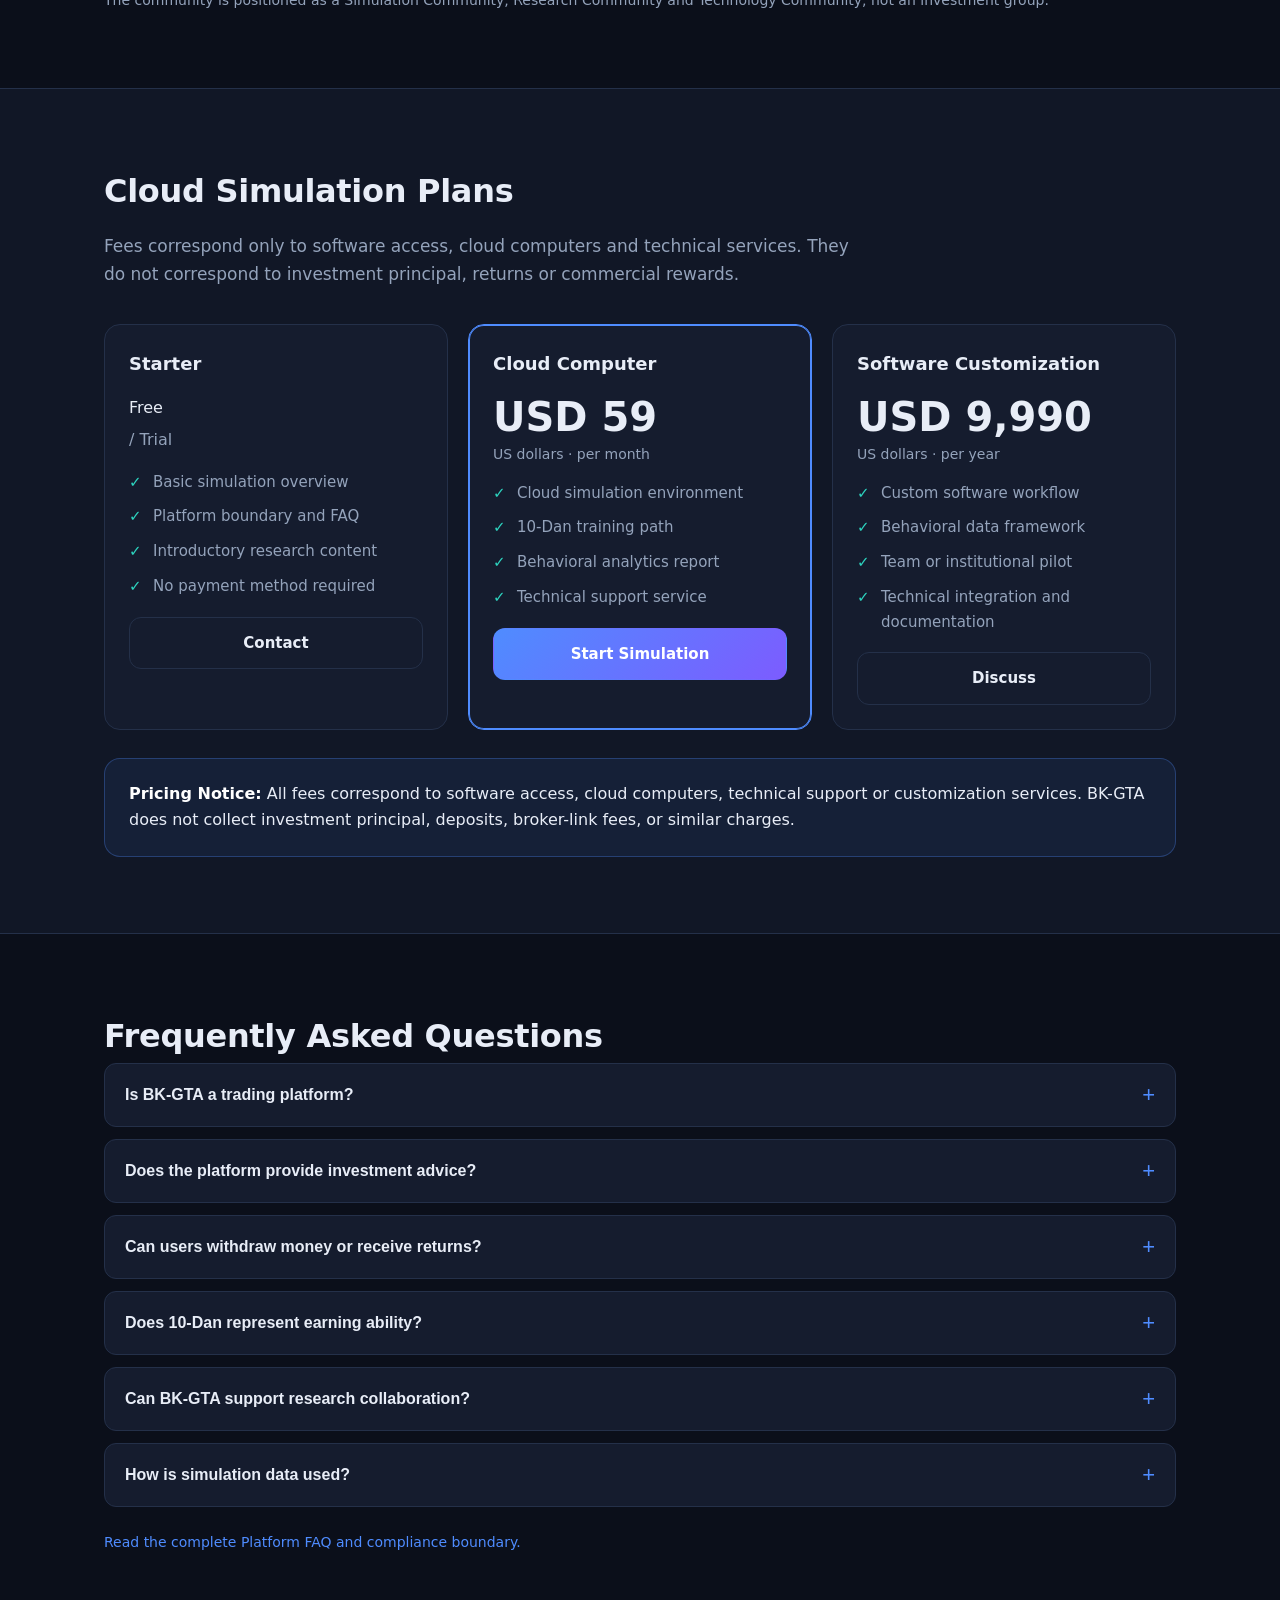
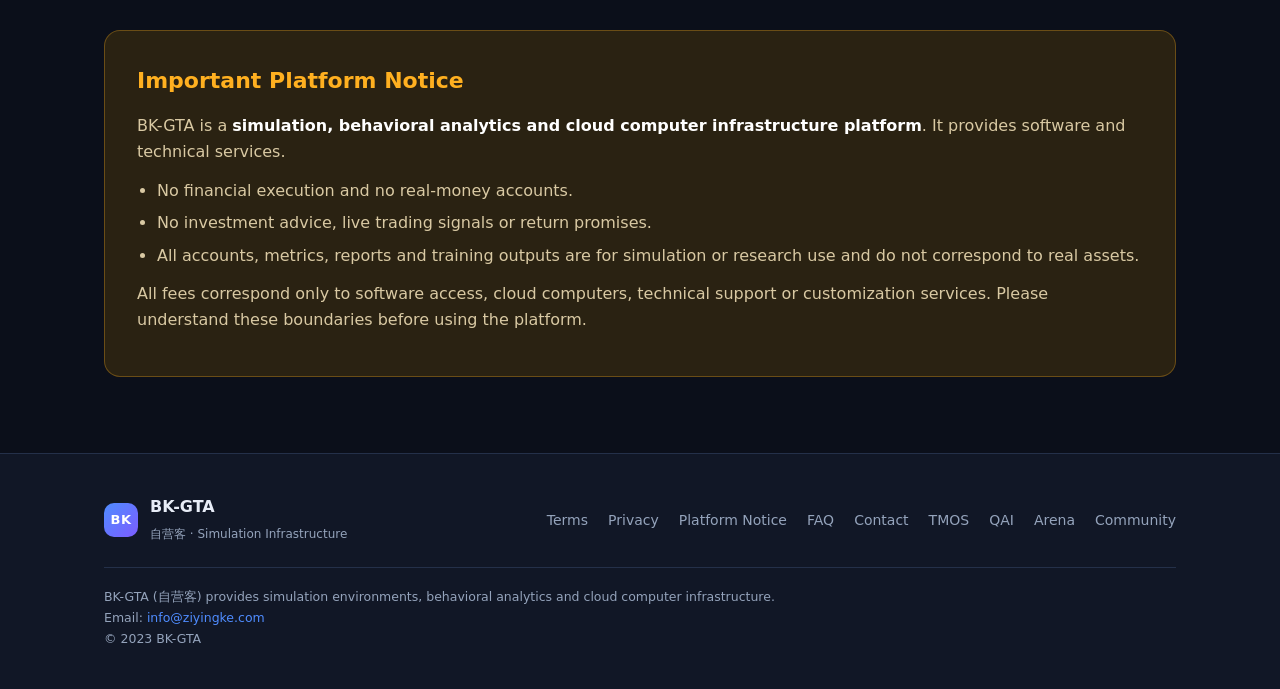
==== commit 0e190894: "Make 决策场 nav label bilingual (Arena / 决策场). Co-authored-by: Cursor <cursoragent@cursor.com>" ====
--- a/index.html
+++ b/index.html
@@ -31,7 +31,7 @@
         <a href="contact.html" data-en="Contact" data-zh="联系">Contact</a>
         <a href="https://t.ziyingke.com/" target="_blank" rel="noopener noreferrer">TMOS</a>
         <a href="https://q.ziyingke.com/" target="_blank" rel="noopener noreferrer">QAI</a>
-        <a href="https://ai.ziyingke.com/" target="_blank" rel="noopener noreferrer">决策场</a>
+        <a href="https://ai.ziyingke.com/" target="_blank" rel="noopener noreferrer" data-en="Arena" data-zh="决策场">Arena</a>
         <a href="https://bkgta.com" target="_blank" rel="noopener noreferrer" data-en="Community" data-zh="社区">Community</a>
       </nav>
       <div class="lang-switch" aria-label="Language switcher">
@@ -367,7 +367,7 @@
         <a href="contact.html">Contact</a>
         <a href="https://t.ziyingke.com/" target="_blank" rel="noopener noreferrer">TMOS</a>
         <a href="https://q.ziyingke.com/" target="_blank" rel="noopener noreferrer">QAI</a>
-        <a href="https://ai.ziyingke.com/" target="_blank" rel="noopener noreferrer">决策场</a>
+        <a href="https://ai.ziyingke.com/" target="_blank" rel="noopener noreferrer" data-en="Arena" data-zh="决策场">Arena</a>
         <a href="https://bkgta.com" target="_blank" rel="noopener noreferrer" data-en="Community" data-zh="社区">Community</a>
       </nav>
       <p class="footer-note" data-en="BK-GTA (自营客) provides simulation environments, behavioral analytics and cloud computer infrastructure.<br>Email: <a href='mailto:info@ziyingke.com'>info@ziyingke.com</a><br>© 2023 BK-GTA" data-zh="BK-GTA（自营客）提供仿真环境、行为分析与云电脑基础设施。<br>联系邮箱：<a href='mailto:info@ziyingke.com'>info@ziyingke.com</a><br>© 2023 BK-GTA">BK-GTA (自营客) provides simulation environments, behavioral analytics and cloud computer infrastructure.<br>Email: <a href="mailto:info@ziyingke.com">info@ziyingke.com</a><br>© 2023 BK-GTA</p>
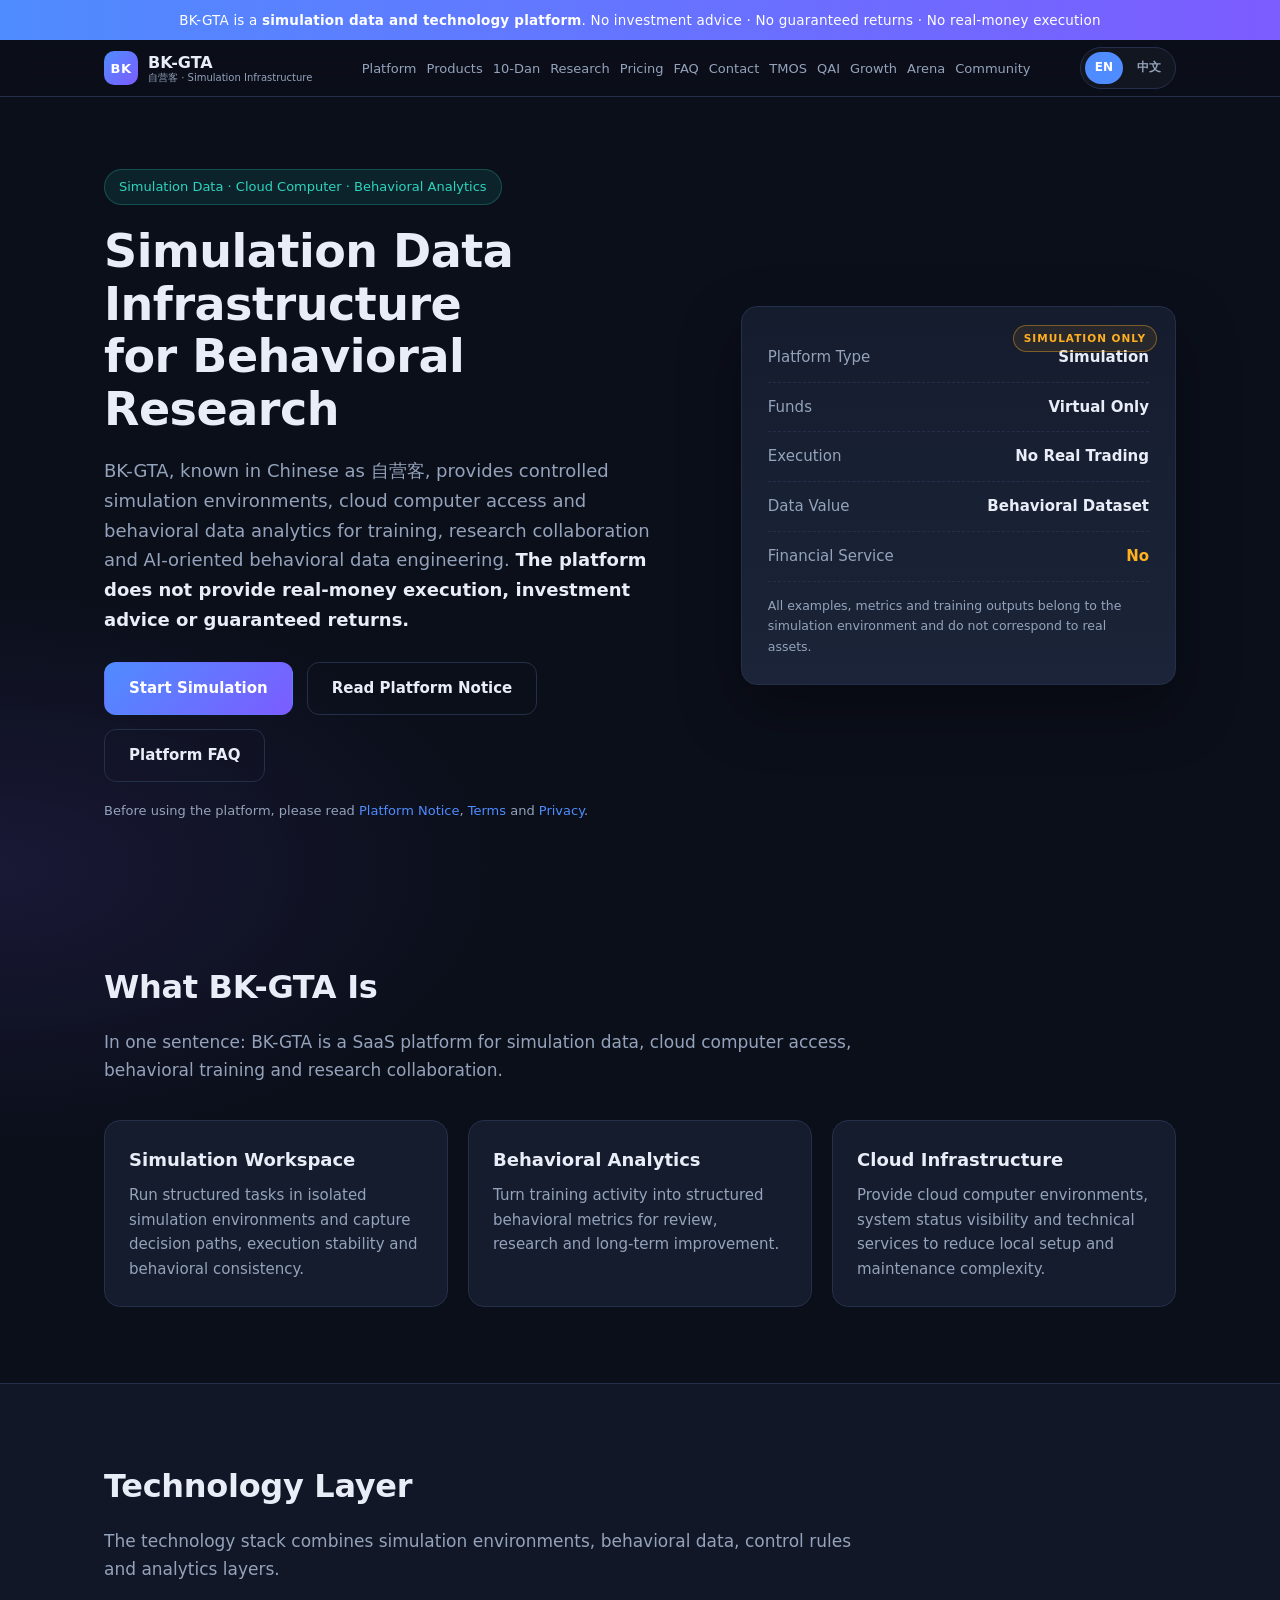
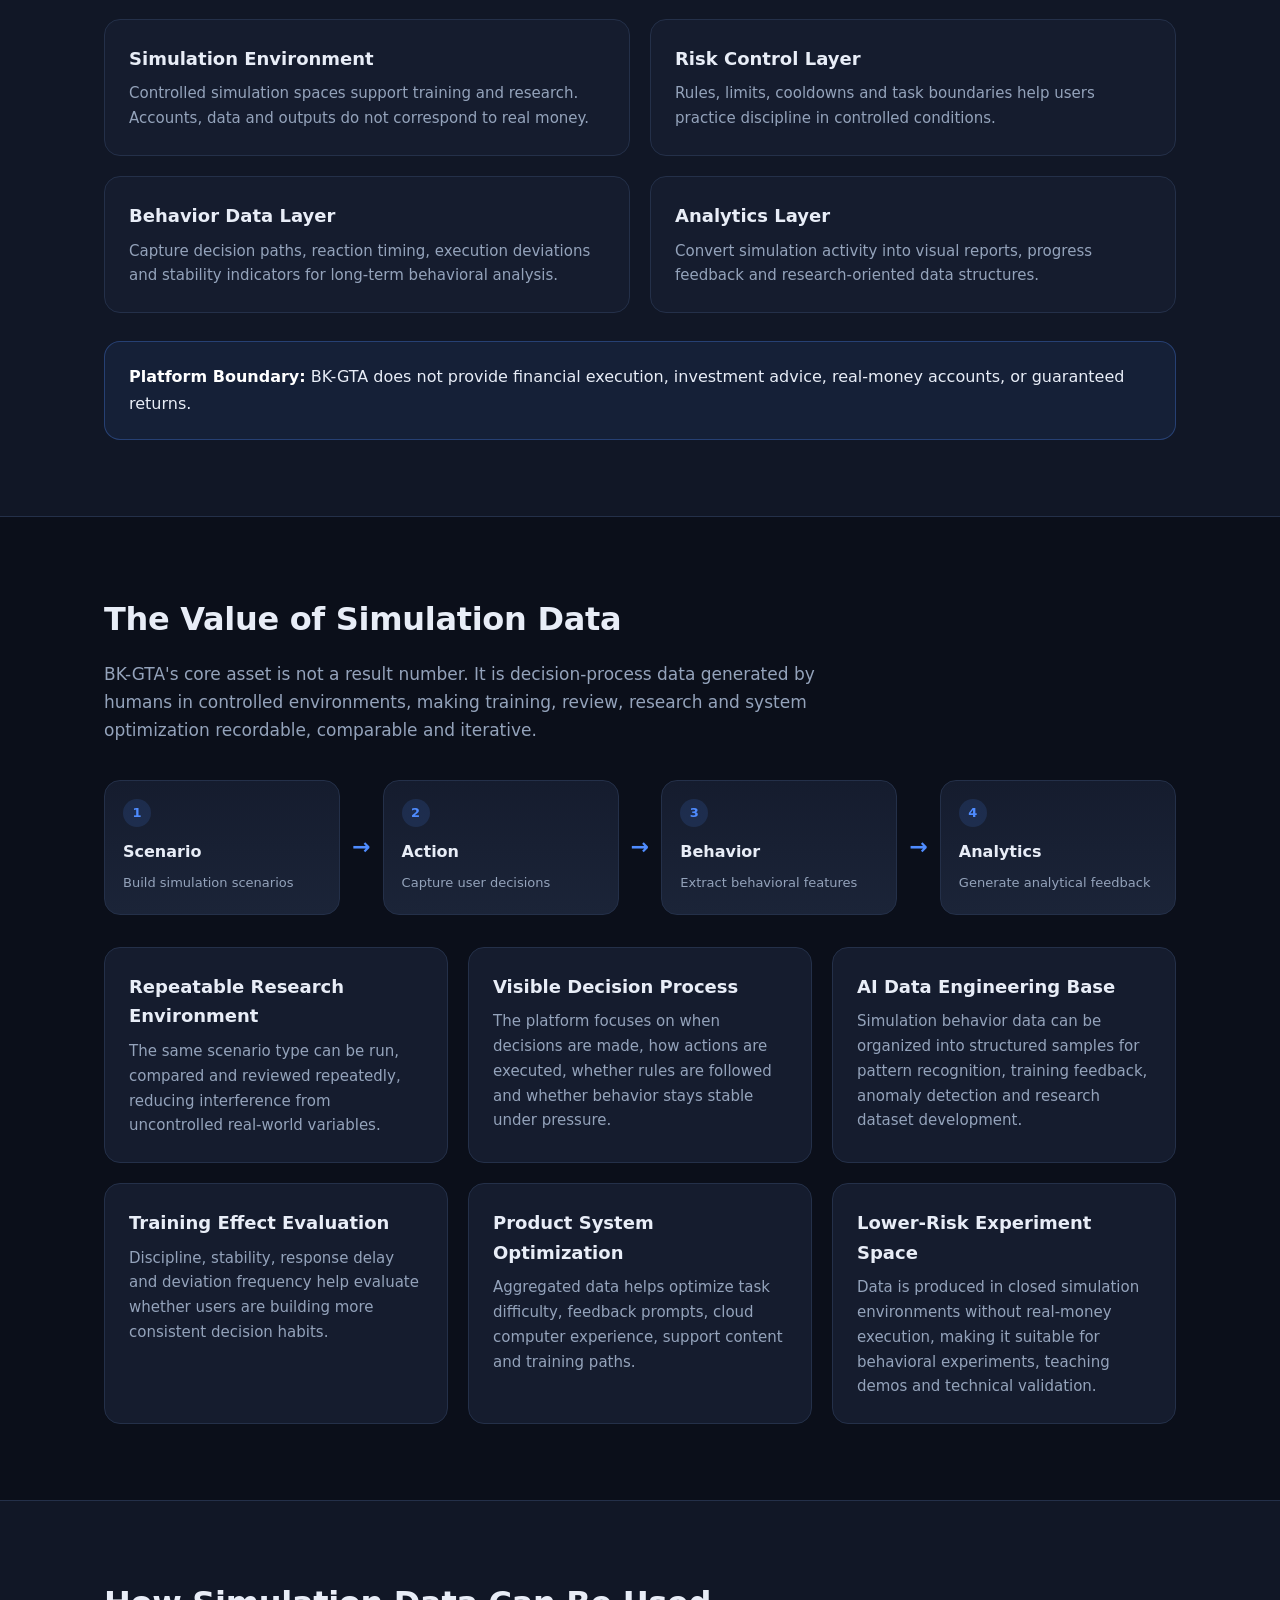
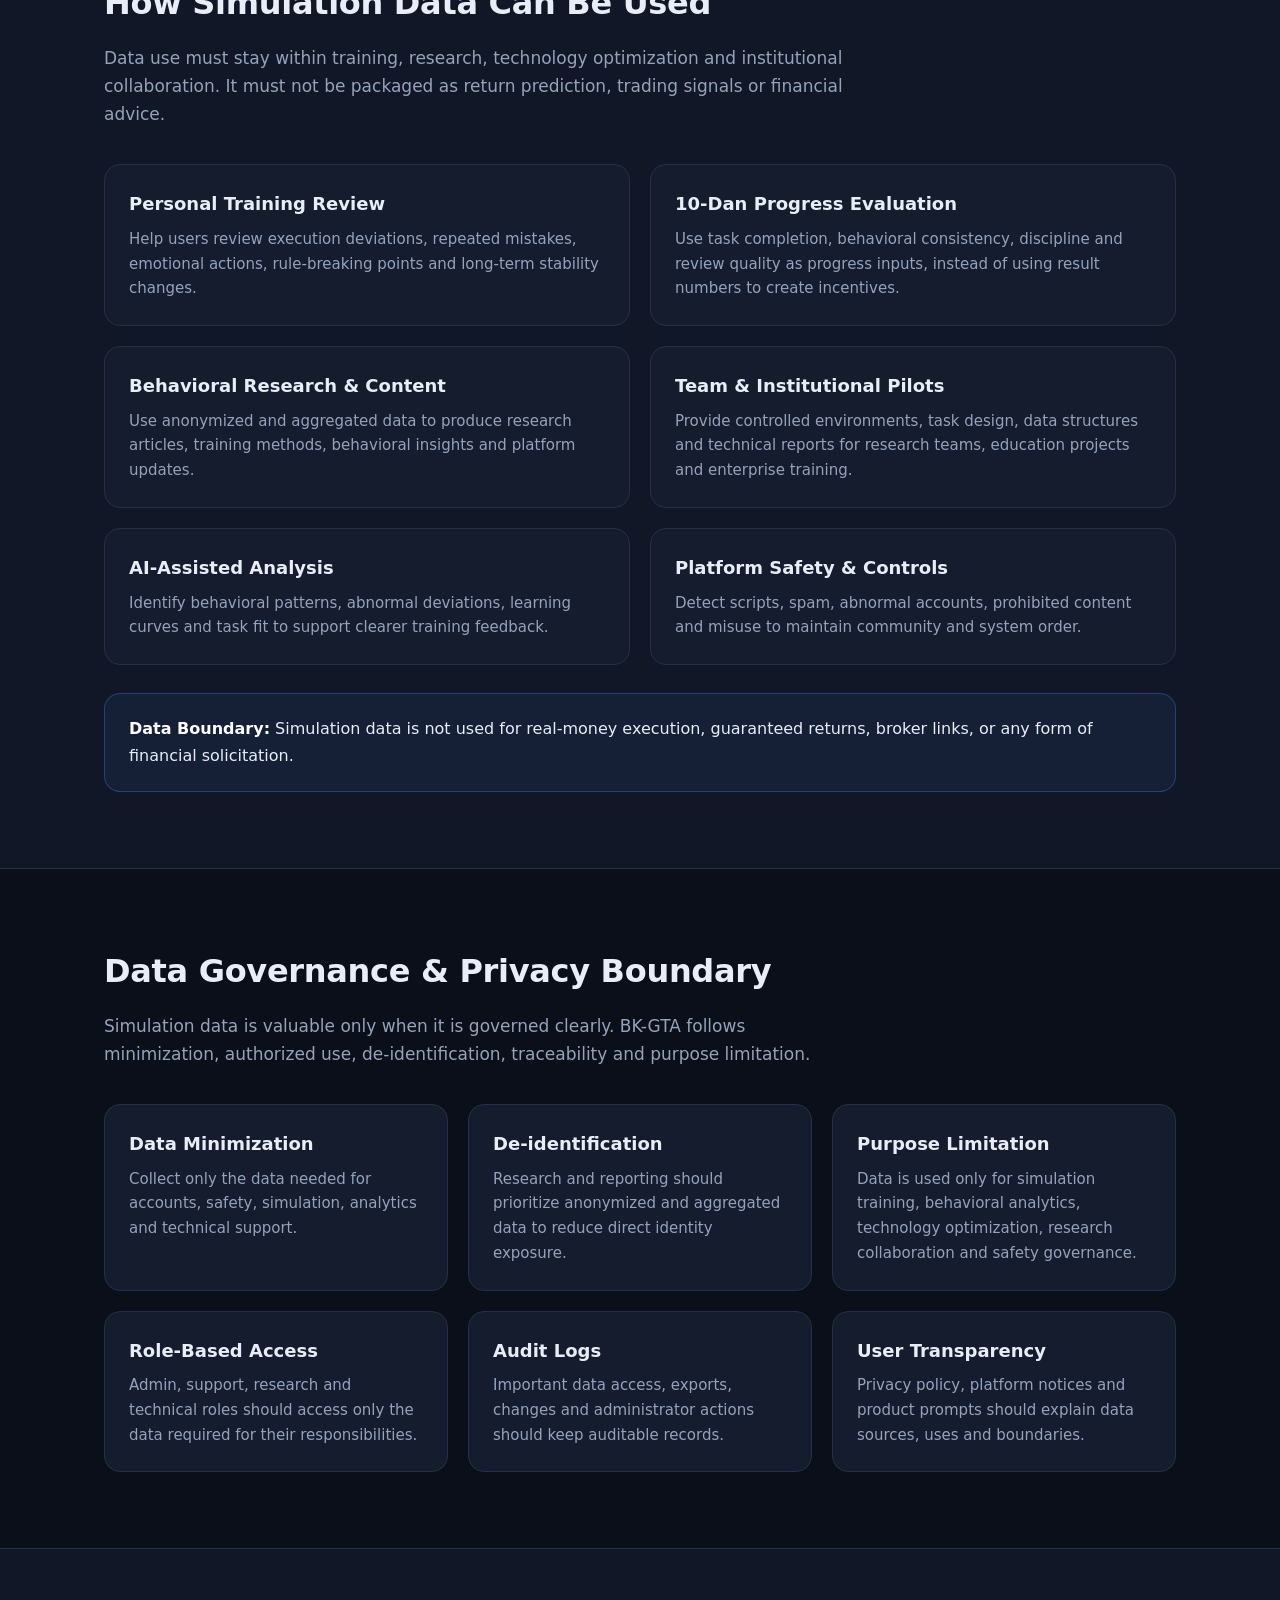
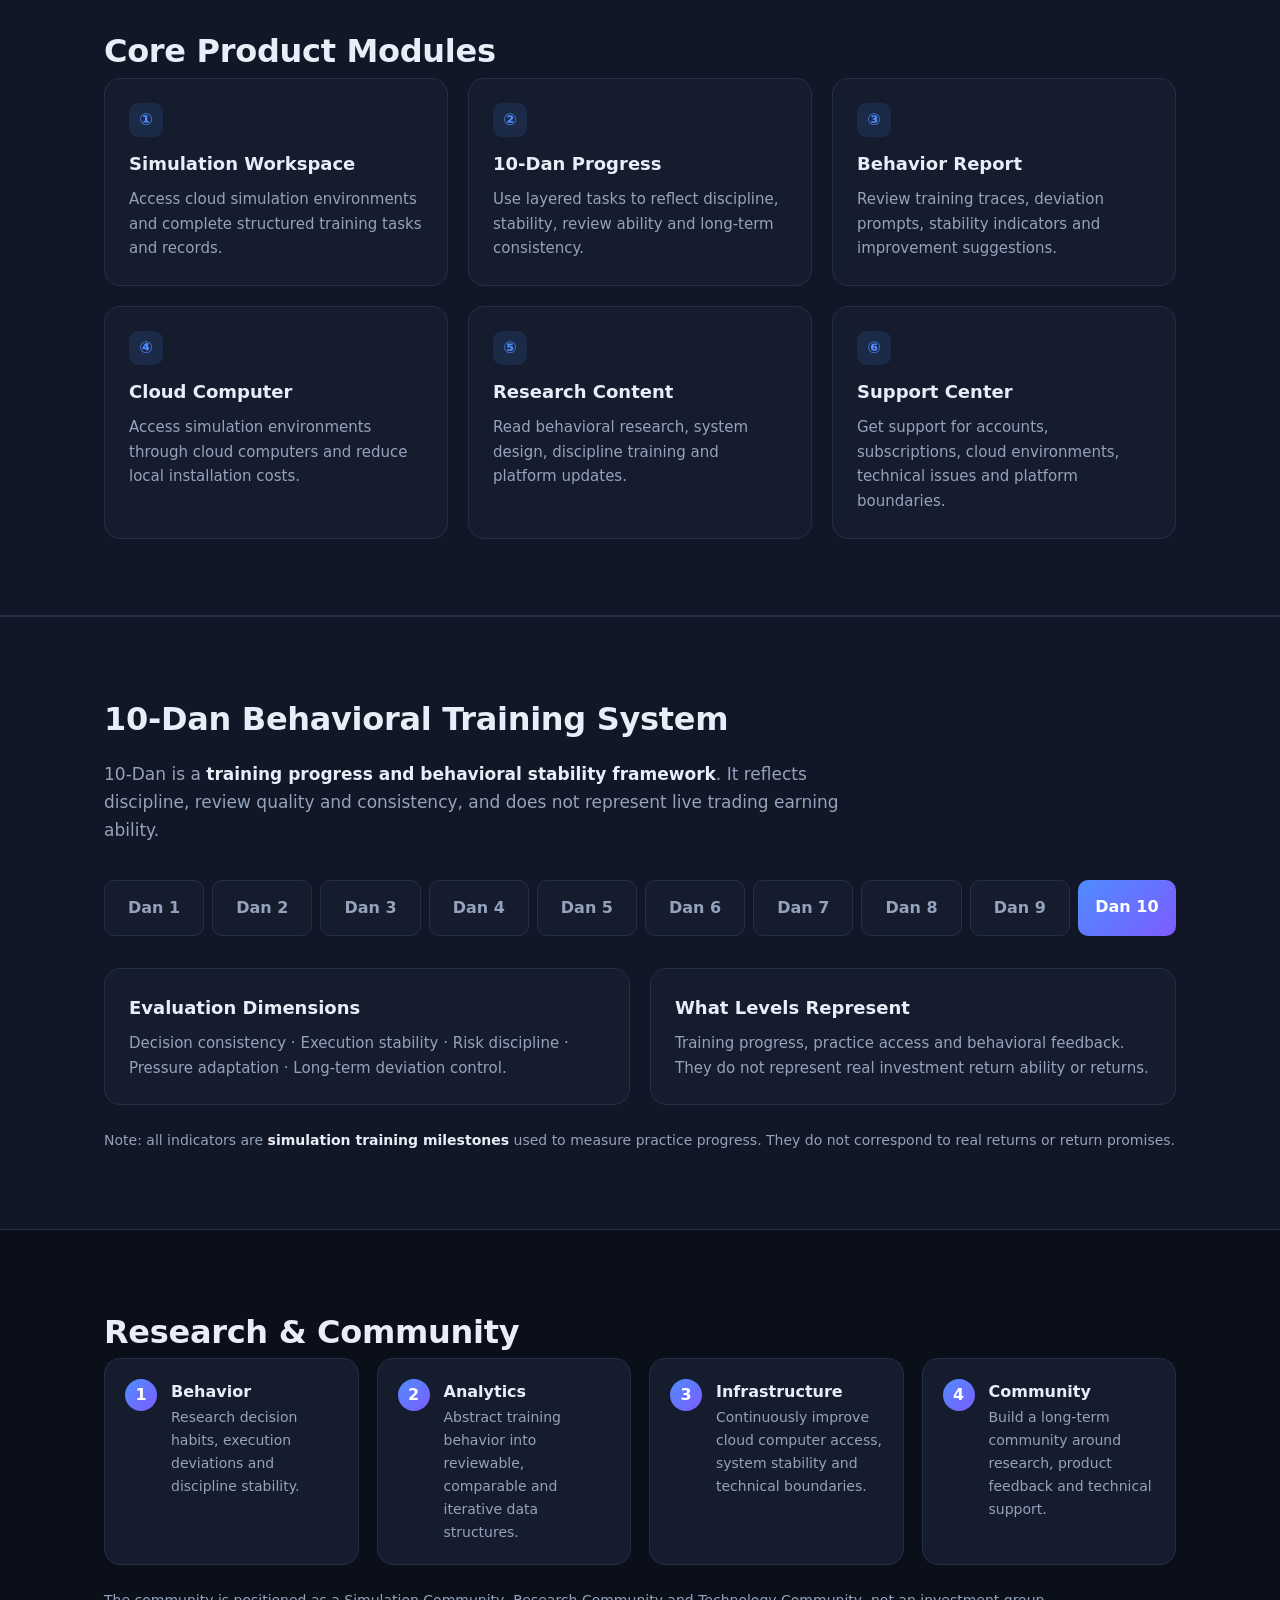
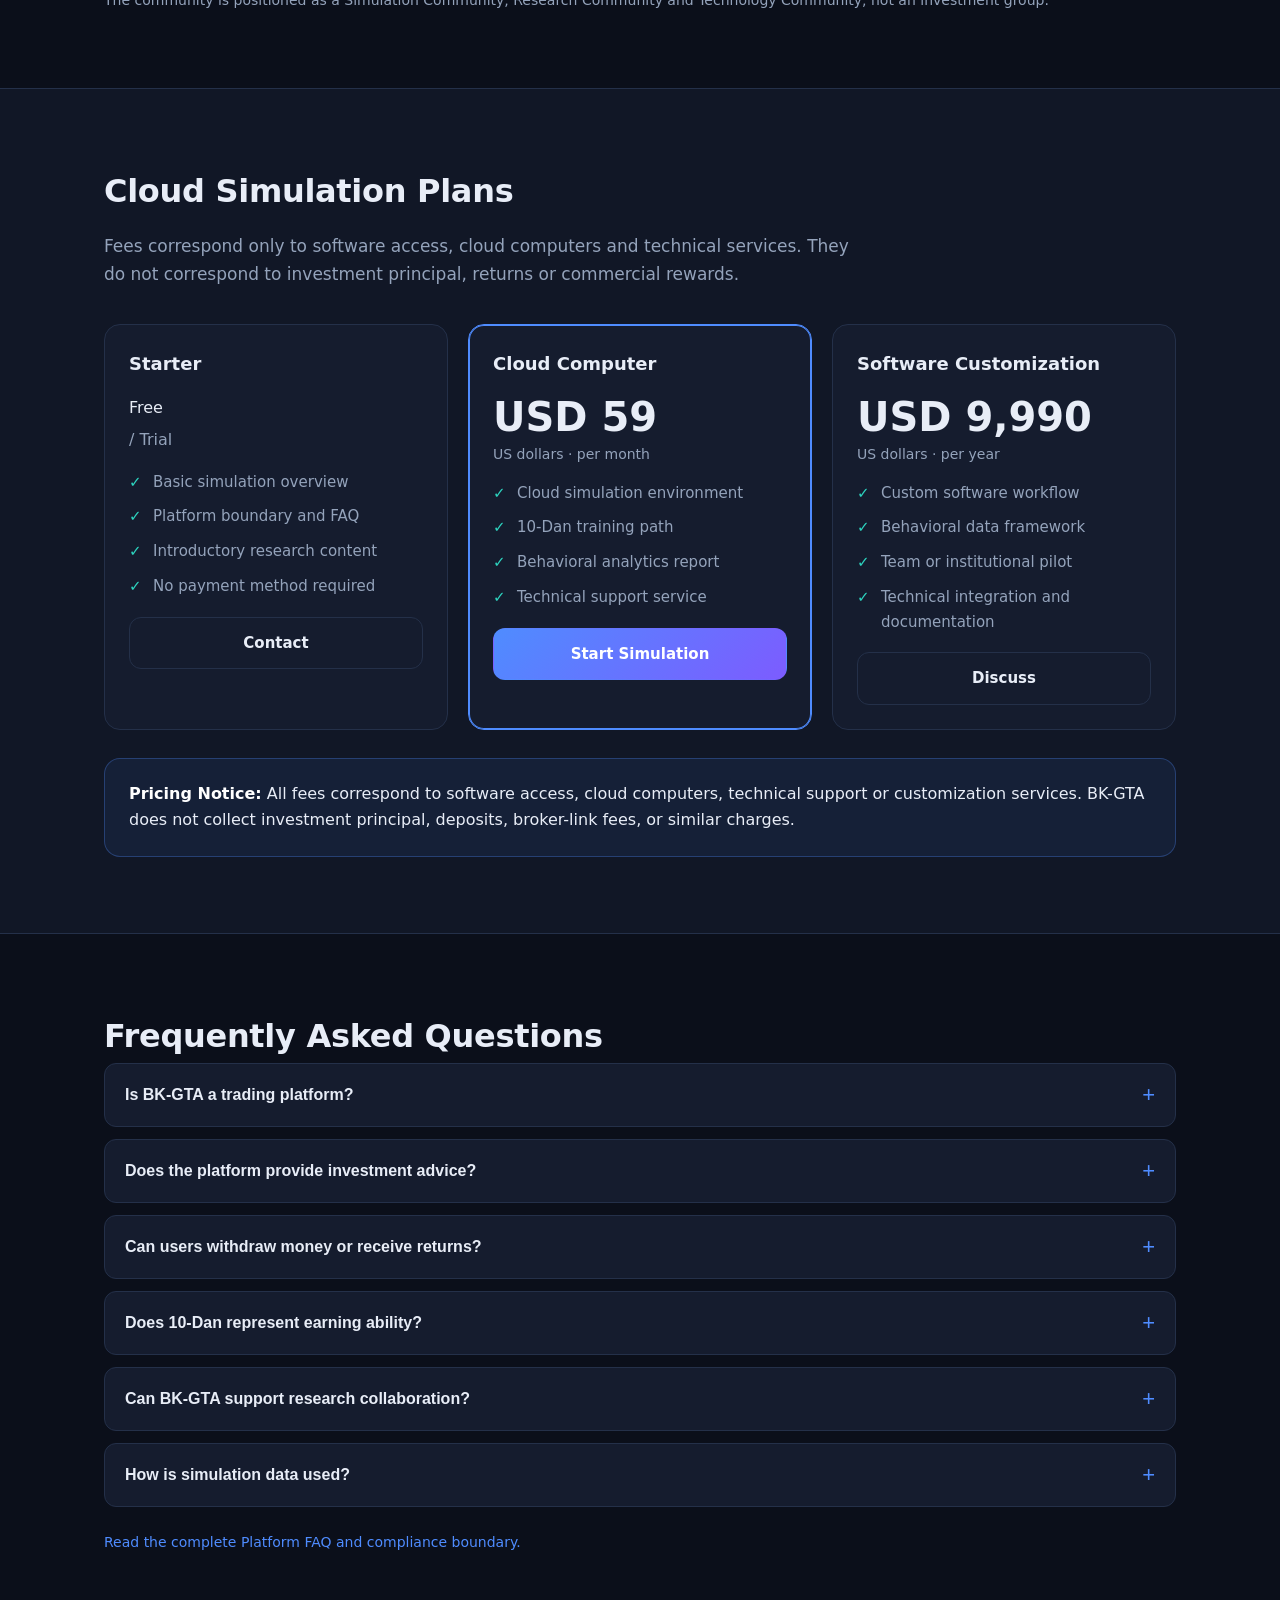
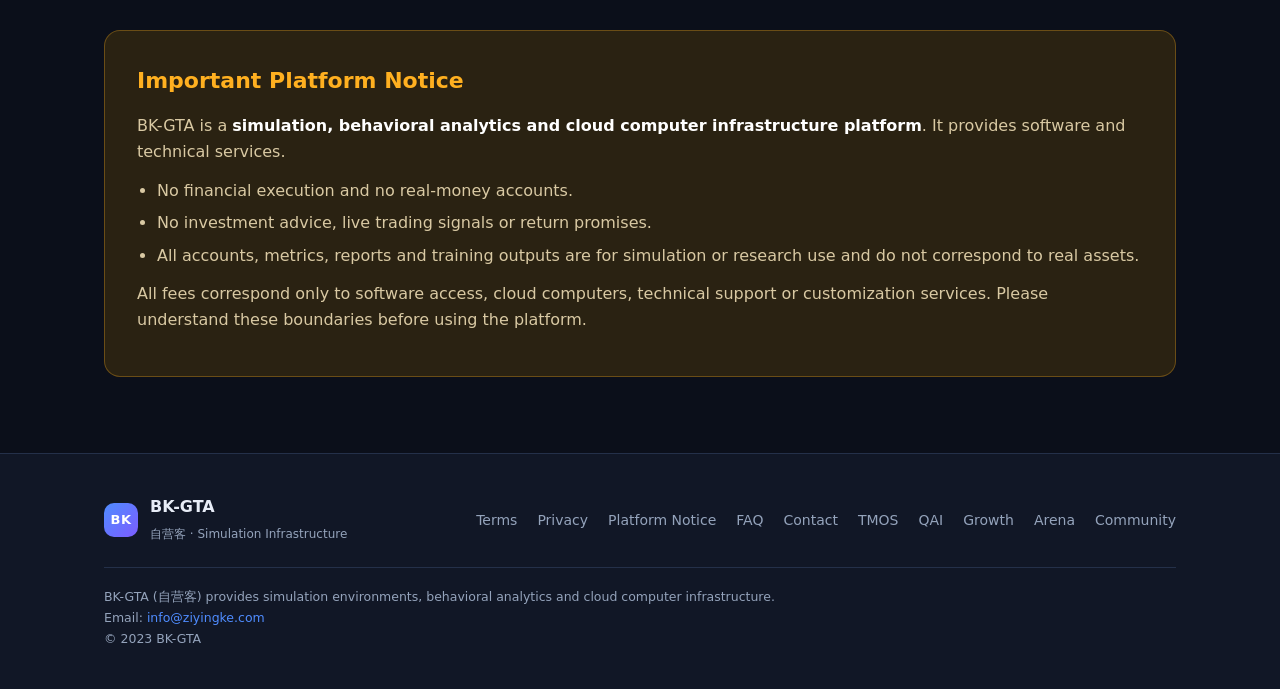
==== commit fe51cc4b: "Add Growth / 成长引擎 nav link to g.ziyingke.com. Co-authored-by: Cursor <cursoragent@cursor.com>" ====
--- a/index.html
+++ b/index.html
@@ -31,6 +31,7 @@
         <a href="contact.html" data-en="Contact" data-zh="联系">Contact</a>
         <a href="https://t.ziyingke.com/" target="_blank" rel="noopener noreferrer">TMOS</a>
         <a href="https://q.ziyingke.com/" target="_blank" rel="noopener noreferrer">QAI</a>
+        <a href="https://g.ziyingke.com/" target="_blank" rel="noopener noreferrer" data-en="Growth" data-zh="成长引擎">Growth</a>
         <a href="https://ai.ziyingke.com/" target="_blank" rel="noopener noreferrer" data-en="Arena" data-zh="决策场">Arena</a>
         <a href="https://bkgta.com" target="_blank" rel="noopener noreferrer" data-en="Community" data-zh="社区">Community</a>
       </nav>
@@ -367,6 +368,7 @@
         <a href="contact.html">Contact</a>
         <a href="https://t.ziyingke.com/" target="_blank" rel="noopener noreferrer">TMOS</a>
         <a href="https://q.ziyingke.com/" target="_blank" rel="noopener noreferrer">QAI</a>
+        <a href="https://g.ziyingke.com/" target="_blank" rel="noopener noreferrer" data-en="Growth" data-zh="成长引擎">Growth</a>
         <a href="https://ai.ziyingke.com/" target="_blank" rel="noopener noreferrer" data-en="Arena" data-zh="决策场">Arena</a>
         <a href="https://bkgta.com" target="_blank" rel="noopener noreferrer" data-en="Community" data-zh="社区">Community</a>
       </nav>
